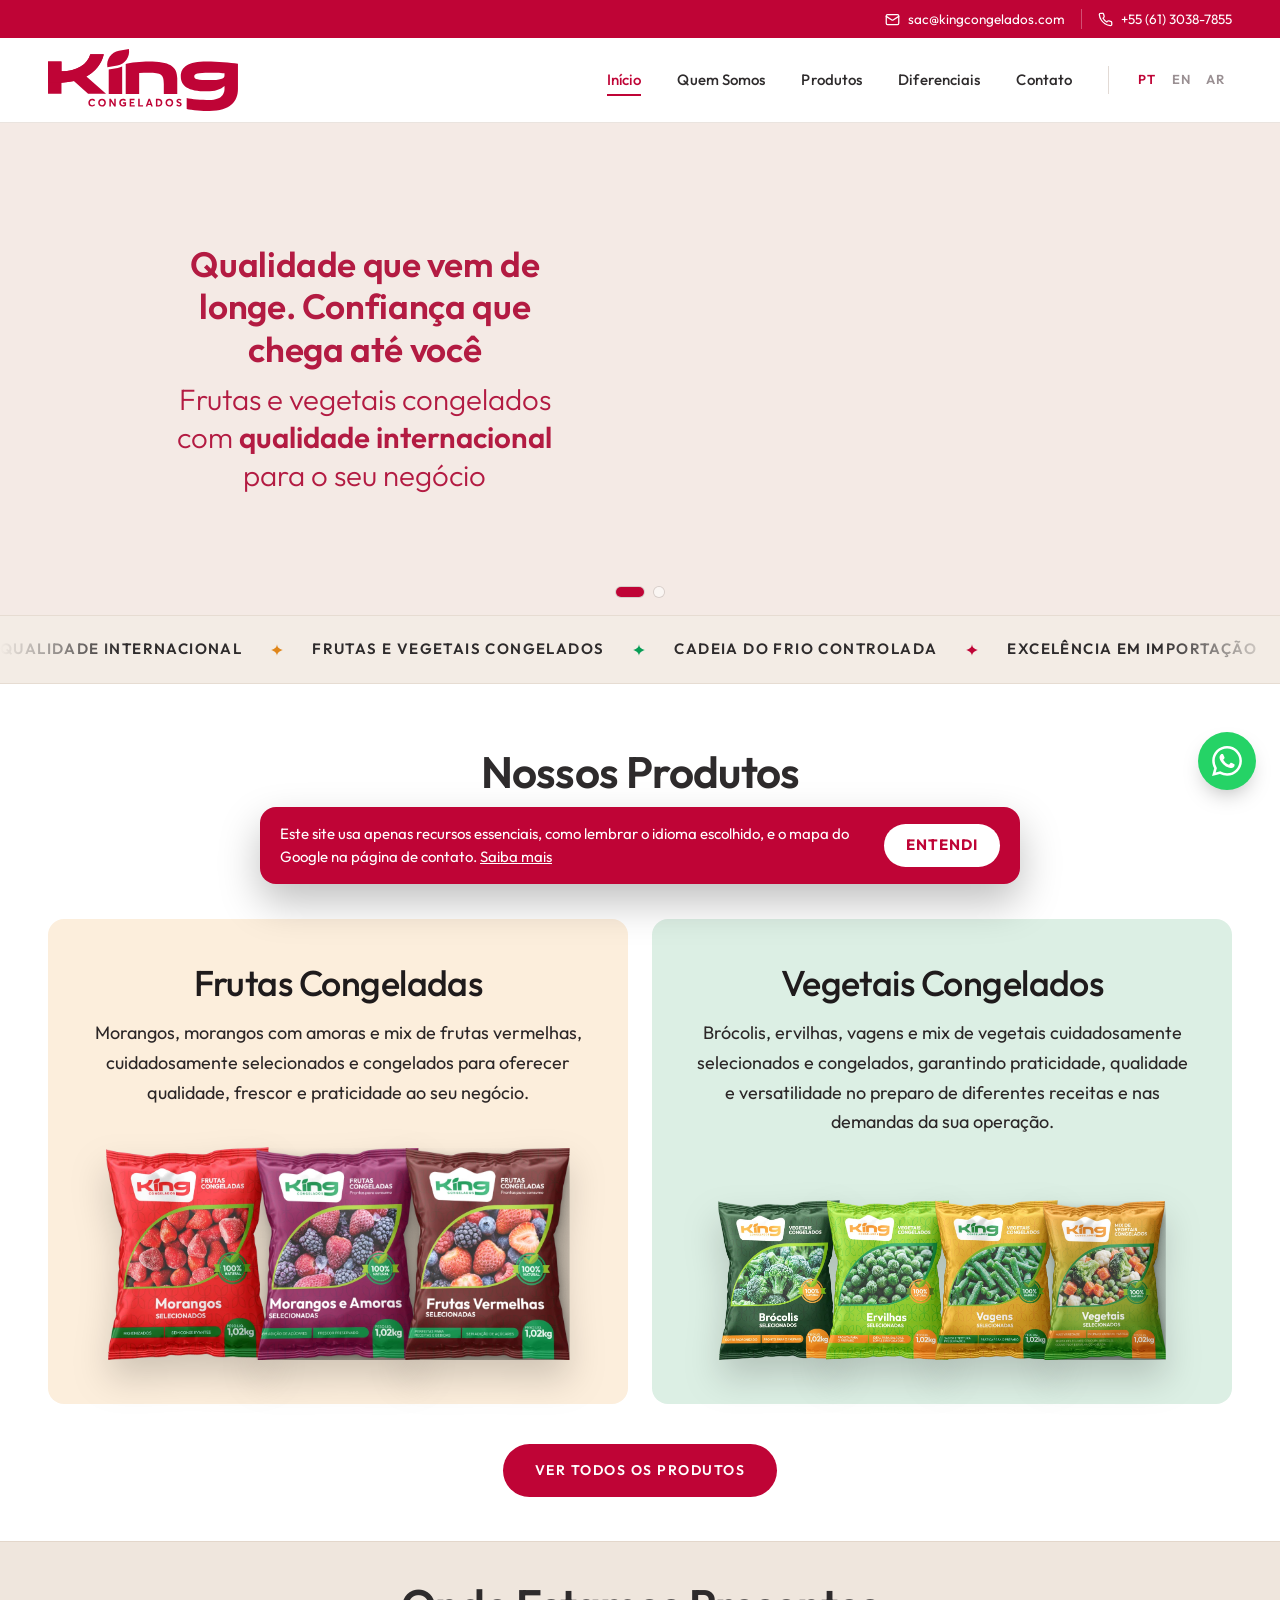
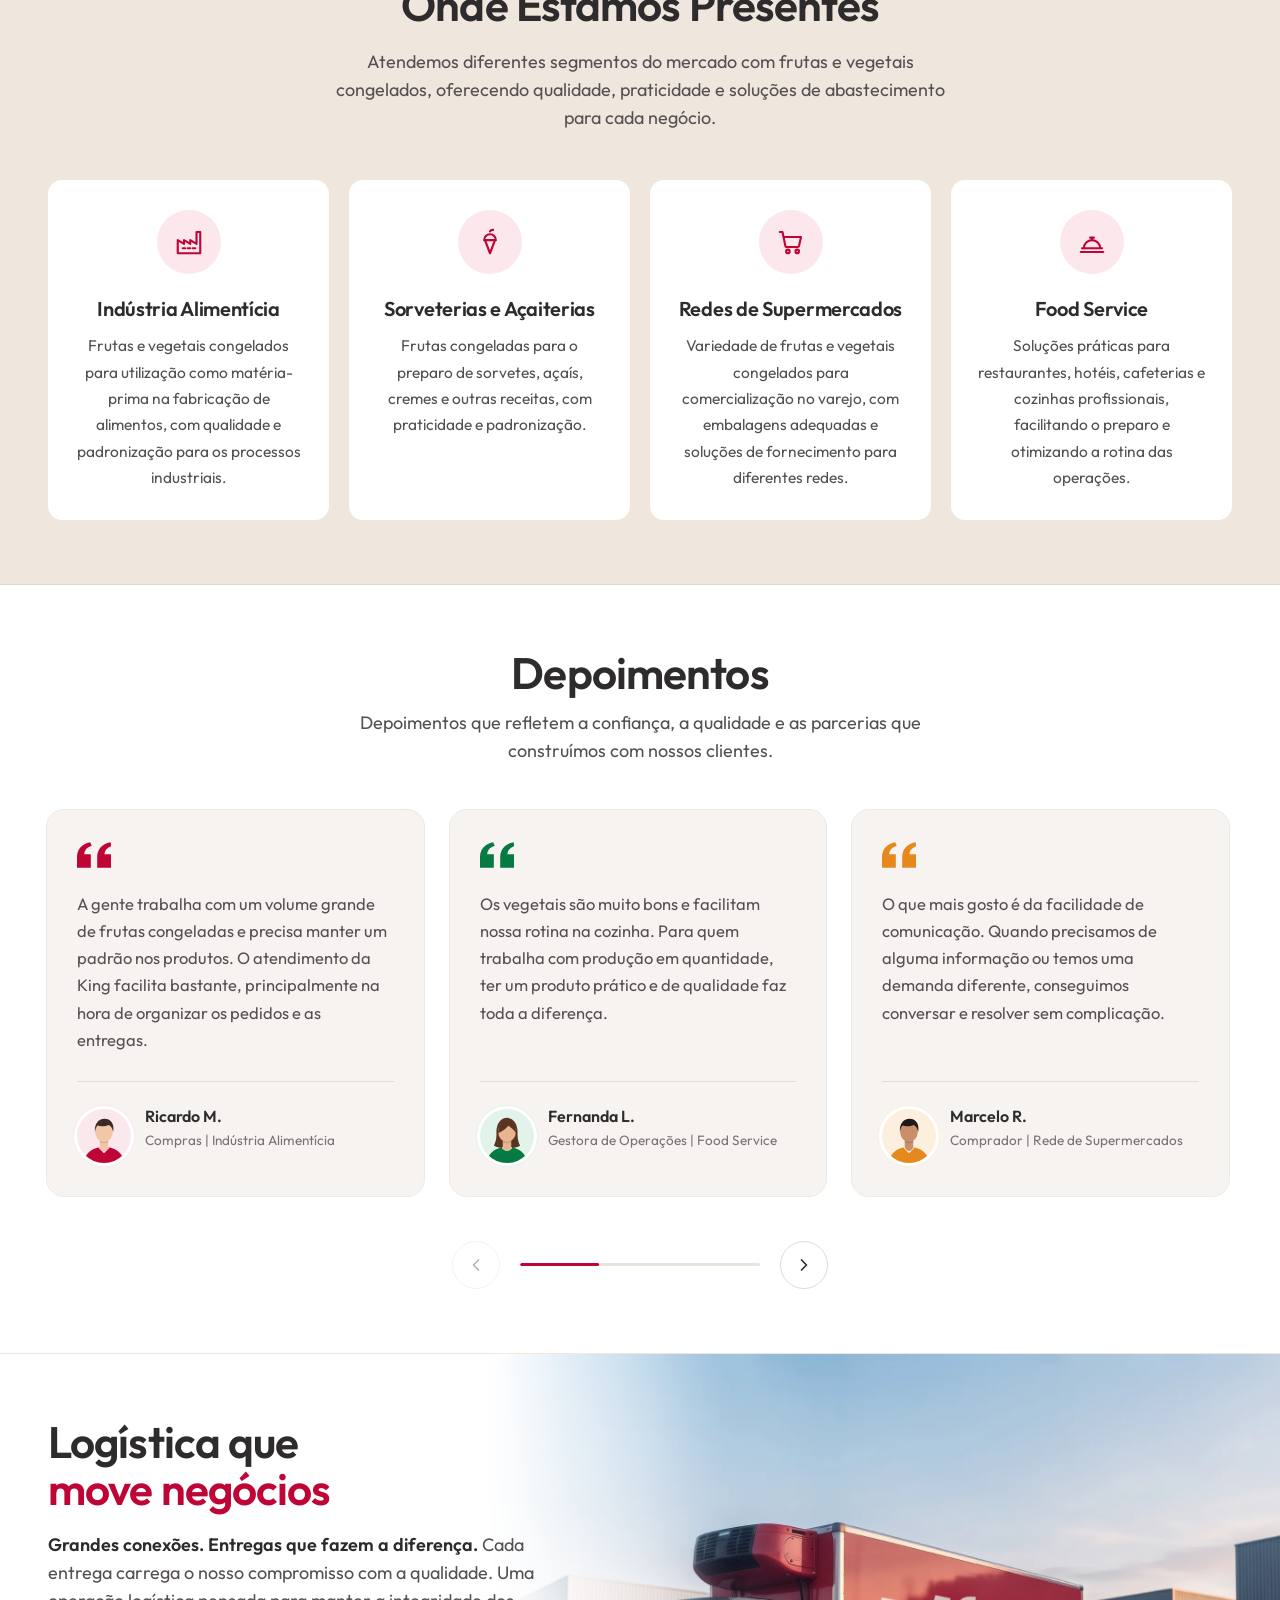
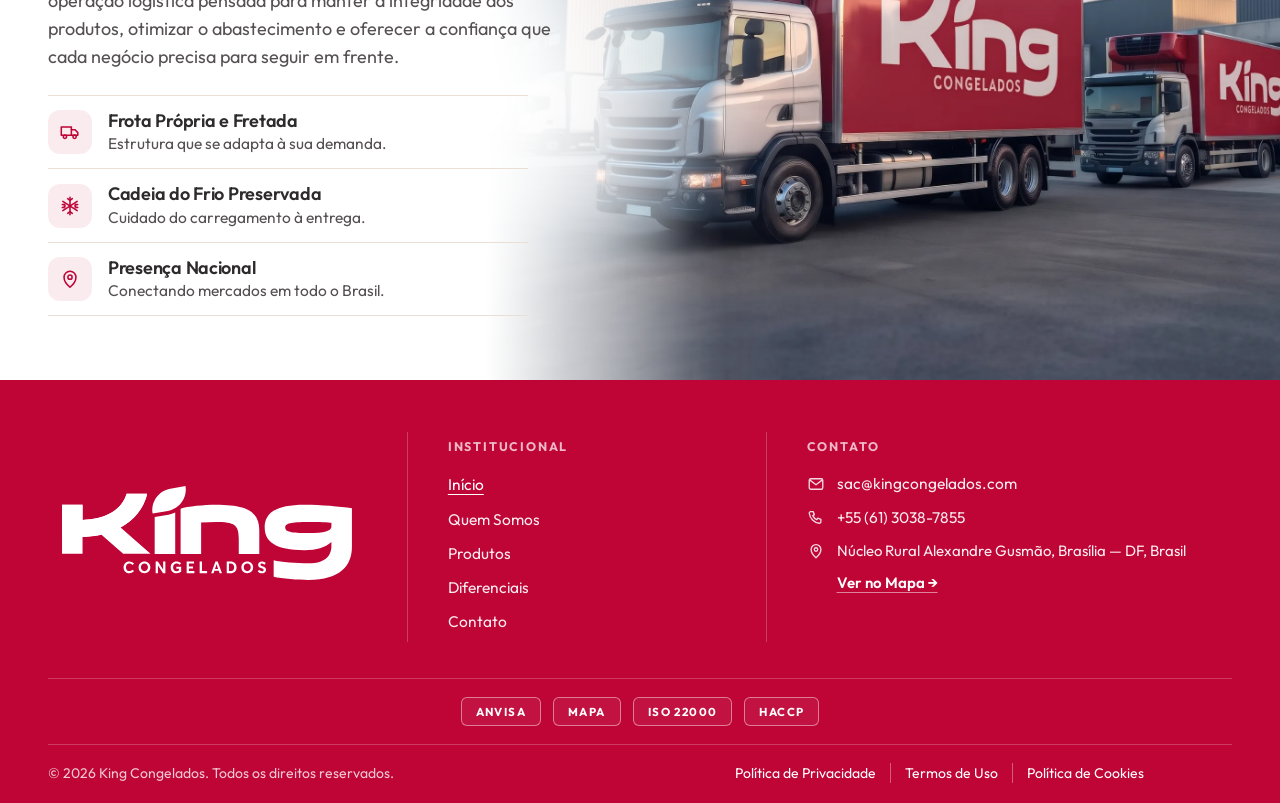
==== index.html @ c34776db "Logistica: remove botao" ====
<!DOCTYPE html>
<html lang="pt-BR">
<head>
<meta charset="UTF-8">
<meta name="viewport" content="width=device-width, initial-scale=1">
<title>King Congelados</title>
<meta name="description" content="Importação e distribuição B2B de frutas e vegetais congelados King, com cadeia do frio a -18 °C para todo o Brasil.">
<meta name="robots" content="index, follow, max-image-preview:large">
<meta name="theme-color" content="#BF0436">
<link rel="canonical" href="https://kingcongelados.com/">
<meta property="og:locale" content="pt_BR">
<meta property="og:site_name" content="King Congelados">
<meta property="og:type" content="website">
<meta property="og:title" content="King Congelados">
<meta property="og:description" content="Importação e distribuição B2B de frutas e vegetais congelados King, com cadeia do frio a -18 °C para todo o Brasil.">
<meta property="og:image" content="https://kingcongelados.com/assets/img/produtos/embalagens/morangos.webp">
<meta property="og:url" content="https://kingcongelados.com/">
<meta name="twitter:card" content="summary_large_image">
<meta name="twitter:title" content="King Congelados">
<meta name="twitter:description" content="Importação e distribuição B2B de frutas e vegetais congelados King, com cadeia do frio a -18 °C para todo o Brasil.">
<meta name="twitter:image" content="https://kingcongelados.com/assets/img/produtos/embalagens/morangos.webp">
<script type="application/ld+json">{"@context":"https://schema.org","@graph":[{"@type":"Organization","@id":"https://kingcongelados.com/#organizacao","name":"King Congelados","url":"https://kingcongelados.com/","logo":"https://kingcongelados.com/assets/img/marca/favicon.png","image":"https://kingcongelados.com/assets/img/produtos/embalagens/morangos.webp","description":"Importador e distribuidor B2B de frutas e vegetais congelados, com cadeia do frio controlada a -18 °C, para indústria, varejo e food service.","email":"sac@kingcongelados.com","telephone":"+55-61-3038-7855","address":{"@type":"PostalAddress","streetAddress":"Núcleo Rural Alexandre Gusmão","addressLocality":"Brasília","addressRegion":"DF","addressCountry":"BR"},"areaServed":"BR","sameAs":["https://instagram.com/kingcongelado"],"contactPoint":{"@type":"ContactPoint","telephone":"+55-61-3038-7855","email":"sac@kingcongelados.com","contactType":"sales","areaServed":"BR","availableLanguage":["Portuguese","English","Arabic"]}},{"@type":"WebSite","@id":"https://kingcongelados.com/#site","url":"https://kingcongelados.com/","name":"King Congelados","inLanguage":"pt-BR","publisher":{"@id":"https://kingcongelados.com/#organizacao"}}]}</script>
<link rel="preconnect" href="https://fonts.googleapis.com">
<link rel="preconnect" href="https://fonts.gstatic.com" crossorigin>
<link href="https://fonts.googleapis.com/css2?family=Outfit:wght@300;400;500;600;700;800&display=swap" rel="stylesheet">
<link rel="stylesheet" href="assets/css/style.css?v=202611181300">
<link rel="icon" type="image/png" sizes="32x32" href="assets/img/marca/favicon.png">
<link rel="apple-touch-icon" href="assets/img/marca/favicon.png">
<script src="assets/js/i18n.js?v=202611181300"></script>
<script src="assets/js/main.js?v=202611181300" defer></script>
</head>
<body data-page="inicio">

<a class="skip-link" href="#conteudo" data-i18n="nav.skip">Ir para o conteúdo</a>

<div class="topbar">
  <div class="container topbar__inner">
    <div class="topbar__end">
      <a class="topbar__link" href="mailto:sac@kingcongelados.com"><svg viewBox="0 0 24 24" fill="none" stroke="currentColor" stroke-width="2" stroke-linecap="round" stroke-linejoin="round" aria-hidden="true"><rect width="20" height="16" x="2" y="4" rx="2"/><path d="m22 7-8.97 5.7a1.94 1.94 0 0 1-2.06 0L2 7"/></svg>sac@kingcongelados.com</a>
      <a class="topbar__link" href="https://wa.me/556130387855" target="_blank" rel="noopener"><svg viewBox="0 0 24 24" fill="none" stroke="currentColor" stroke-width="2" stroke-linecap="round" stroke-linejoin="round" aria-hidden="true"><path d="M22 16.92v3a2 2 0 0 1-2.18 2 19.79 19.79 0 0 1-8.63-3.07 19.5 19.5 0 0 1-6-6 19.79 19.79 0 0 1-3.07-8.67A2 2 0 0 1 4.11 2h3a2 2 0 0 1 2 1.72c.13.96.36 1.9.7 2.81a2 2 0 0 1-.45 2.11L8.09 9.91a16 16 0 0 0 6 6l1.27-1.27a2 2 0 0 1 2.11-.45c.91.34 1.85.57 2.81.7A2 2 0 0 1 22 16.92z"/></svg><span dir="ltr">+55 (61) 3038-7855</span></a>
    </div>
  </div>
</div>

<header class="site-header">
  <div class="container site-header__bar">
    <a class="logo" href="index.html" aria-label="King Congelados — página inicial" data-i18n-attr="aria-label:nav.home"><img src="assets/img/marca/logo-king-vermelho.svg" alt="" width="190" height="62"></a>

    <nav class="nav" aria-label="Menu principal" data-i18n-attr="aria-label:nav.menuLabel">
      <a class="nav__link" href="index.html" data-nav="inicio" aria-current="page" data-i18n="common.home">Início</a>
      <a class="nav__link" href="quem-somos.html" data-nav="quem-somos" data-i18n="nav.about">Quem Somos</a>
      <a class="nav__link" href="produtos.html" data-nav="produtos" data-i18n="nav.products">Produtos</a>
      <a class="nav__link" href="diferenciais.html" data-nav="diferenciais" data-i18n="nav.differentials">Diferenciais</a>
      <a class="nav__link" href="contato.html" data-nav="contato" data-i18n="nav.contact">Contato</a>
    </nav>

    <div class="lang-switch lang-switch--bar" role="group" aria-label="Idioma" data-i18n-attr="aria-label:nav.langLabel">
      <button type="button" class="lang-btn" data-lang="PT" aria-pressed="true" lang="pt-BR">PT</button>
      <button type="button" class="lang-btn" data-lang="EN" aria-pressed="false" lang="en">EN</button>
      <button type="button" class="lang-btn" data-lang="AR" aria-pressed="false" lang="ar">AR</button>
    </div>

    <button class="nav-toggle" type="button" aria-expanded="false" aria-controls="mobile-menu" aria-label="Abrir menu">
      <svg class="icon-open" viewBox="0 0 24 24" fill="none" stroke="currentColor" stroke-width="2" stroke-linecap="round" aria-hidden="true"><path d="M4 6h16M4 12h16M4 18h16"/></svg>
      <svg class="icon-close" viewBox="0 0 24 24" fill="none" stroke="currentColor" stroke-width="2" stroke-linecap="round" aria-hidden="true"><path d="M18 6 6 18M6 6l12 12"/></svg>
    </button>
  </div>

  <div class="mobile-menu" id="mobile-menu" hidden>
    <nav class="mobile-menu__nav" aria-label="Menu principal" data-i18n-attr="aria-label:nav.menuLabel">
      <a href="index.html" data-nav="inicio" aria-current="page" data-i18n="common.home">Início</a>
      <a href="quem-somos.html" data-nav="quem-somos" data-i18n="nav.about">Quem Somos</a>
      <a href="produtos.html" data-nav="produtos" data-i18n="nav.products">Produtos</a>
      <a href="diferenciais.html" data-nav="diferenciais" data-i18n="nav.differentials">Diferenciais</a>
      <a href="contato.html" data-nav="contato" data-i18n="nav.contact">Contato</a>
    </nav>
    <div class="lang-switch" role="group" aria-label="Idioma" data-i18n-attr="aria-label:nav.langLabel">
      <button type="button" class="lang-btn" data-lang="PT" aria-pressed="true" lang="pt-BR">PT</button>
      <button type="button" class="lang-btn" data-lang="EN" aria-pressed="false" lang="en">EN</button>
      <button type="button" class="lang-btn" data-lang="AR" aria-pressed="false" lang="ar">AR</button>
    </div>
  </div>
</header>

<main id="conteudo">

  <section class="hb" aria-roledescription="carousel" aria-label="Destaques King Congelados" data-i18n-attr="aria-label:hero.label">
    <ul class="hb__track">
      <li class="hb__slide hb__slide--frutas is-active" aria-roledescription="slide">
        <div class="hb__frame">
        <picture class="hb__img">
          <source media="(max-width:767px)" srcset="assets/img/fotos/banner-home-frutas-mobile.webp">
          <img src="assets/img/fotos/banner-home-frutas.webp" width="1920" height="609" alt="" fetchpriority="high" decoding="async">
        </picture>
        </div>
        <div class="hb__text">
          <h1 class="hb__title" data-i18n="hero.s2Title">Qualidade que vem de longe. Confiança que chega até você</h1>
          <p class="hb__sub" data-i18n-html="hero.s2TextHTML">Frutas e vegetais congelados com <strong>qualidade internacional</strong> para o seu negócio</p>
        </div>
      </li>
      <li class="hb__slide hb__slide--mundo" aria-roledescription="slide" aria-hidden="true">
        <div class="hb__frame">
        <picture class="hb__img">
          <source media="(max-width:767px)" srcset="assets/img/fotos/banner-home-mundo-mobile.webp">
          <img src="assets/img/fotos/banner-home-mundo.webp" width="1920" height="609" alt="" loading="lazy" decoding="async">
        </picture>
        </div>
        <div class="hb__text">
          <h2 class="hb__title" data-i18n="hero.s1Title">Conectamos o mundo ao seu negócio</h2>
          <p class="hb__sub" data-i18n-html="hero.s1TextHTML">Importação e distribuição de congelados com <strong>segurança e eficiência logística</strong></p>
        </div>
      </li>
    </ul>
    <div class="hb__dots">
      <button type="button" class="hb__dot is-active" aria-label="1" aria-current="true"></button>
      <button type="button" class="hb__dot" aria-label="2"></button>
    </div>
  </section>

  <section class="ticker" aria-label="Destaques">
    <div class="ticker__track">
        <ul class="ticker__list">
          <li><span data-i18n="trust.w1">Qualidade Internacional</span><svg class="ticker__mark" viewBox="0 0 24 24" aria-hidden="true"><path d="M12 2c.6 4.9 2.6 7.4 10 10-7.4 2.6-9.4 5.1-10 10-.6-4.9-2.6-7.4-10-10 7.4-2.6 9.4-5.1 10-10Z" fill="currentColor"/></svg></li>
          <li><span data-i18n="trust.w2">Frutas e Vegetais Congelados</span><svg class="ticker__mark" viewBox="0 0 24 24" aria-hidden="true"><path d="M12 2c.6 4.9 2.6 7.4 10 10-7.4 2.6-9.4 5.1-10 10-.6-4.9-2.6-7.4-10-10 7.4-2.6 9.4-5.1 10-10Z" fill="currentColor"/></svg></li>
          <li><span data-i18n="trust.w3">Cadeia do Frio Controlada</span><svg class="ticker__mark" viewBox="0 0 24 24" aria-hidden="true"><path d="M12 2c.6 4.9 2.6 7.4 10 10-7.4 2.6-9.4 5.1-10 10-.6-4.9-2.6-7.4-10-10 7.4-2.6 9.4-5.1 10-10Z" fill="currentColor"/></svg></li>
          <li><span data-i18n="trust.w4">Excelência em Importação</span><svg class="ticker__mark" viewBox="0 0 24 24" aria-hidden="true"><path d="M12 2c.6 4.9 2.6 7.4 10 10-7.4 2.6-9.4 5.1-10 10-.6-4.9-2.6-7.4-10-10 7.4-2.6 9.4-5.1 10-10Z" fill="currentColor"/></svg></li>
          <li><span data-i18n="trust.w5">Distribuição em Todo o Brasil</span><svg class="ticker__mark" viewBox="0 0 24 24" aria-hidden="true"><path d="M12 2c.6 4.9 2.6 7.4 10 10-7.4 2.6-9.4 5.1-10 10-.6-4.9-2.6-7.4-10-10 7.4-2.6 9.4-5.1 10-10Z" fill="currentColor"/></svg></li>
          <li><span data-i18n="trust.w6">Atendimento Especializado B2B</span><svg class="ticker__mark" viewBox="0 0 24 24" aria-hidden="true"><path d="M12 2c.6 4.9 2.6 7.4 10 10-7.4 2.6-9.4 5.1-10 10-.6-4.9-2.6-7.4-10-10 7.4-2.6 9.4-5.1 10-10Z" fill="currentColor"/></svg></li>
          <li><span data-i18n="trust.w7">Segurança Alimentar</span><svg class="ticker__mark" viewBox="0 0 24 24" aria-hidden="true"><path d="M12 2c.6 4.9 2.6 7.4 10 10-7.4 2.6-9.4 5.1-10 10-.6-4.9-2.6-7.4-10-10 7.4-2.6 9.4-5.1 10-10Z" fill="currentColor"/></svg></li>
          <li><span data-i18n="trust.w8">Rastreabilidade dos Produtos</span><svg class="ticker__mark" viewBox="0 0 24 24" aria-hidden="true"><path d="M12 2c.6 4.9 2.6 7.4 10 10-7.4 2.6-9.4 5.1-10 10-.6-4.9-2.6-7.4-10-10 7.4-2.6 9.4-5.1 10-10Z" fill="currentColor"/></svg></li>
          <li><span data-i18n="trust.w9">Tecnologia de Congelamento</span><svg class="ticker__mark" viewBox="0 0 24 24" aria-hidden="true"><path d="M12 2c.6 4.9 2.6 7.4 10 10-7.4 2.6-9.4 5.1-10 10-.6-4.9-2.6-7.4-10-10 7.4-2.6 9.4-5.1 10-10Z" fill="currentColor"/></svg></li>
          <li><span data-i18n="trust.w10">Logística Refrigerada</span><svg class="ticker__mark" viewBox="0 0 24 24" aria-hidden="true"><path d="M12 2c.6 4.9 2.6 7.4 10 10-7.4 2.6-9.4 5.1-10 10-.6-4.9-2.6-7.4-10-10 7.4-2.6 9.4-5.1 10-10Z" fill="currentColor"/></svg></li>
          <li><span data-i18n="trust.w11">Seleção Rigorosa de Produtos</span><svg class="ticker__mark" viewBox="0 0 24 24" aria-hidden="true"><path d="M12 2c.6 4.9 2.6 7.4 10 10-7.4 2.6-9.4 5.1-10 10-.6-4.9-2.6-7.4-10-10 7.4-2.6 9.4-5.1 10-10Z" fill="currentColor"/></svg></li>
          <li><span data-i18n="trust.w12">Compromisso com a Qualidade</span><svg class="ticker__mark" viewBox="0 0 24 24" aria-hidden="true"><path d="M12 2c.6 4.9 2.6 7.4 10 10-7.4 2.6-9.4 5.1-10 10-.6-4.9-2.6-7.4-10-10 7.4-2.6 9.4-5.1 10-10Z" fill="currentColor"/></svg></li>
          <li><span data-i18n="trust.w13">Parcerias Comerciais de Confiança</span><svg class="ticker__mark" viewBox="0 0 24 24" aria-hidden="true"><path d="M12 2c.6 4.9 2.6 7.4 10 10-7.4 2.6-9.4 5.1-10 10-.6-4.9-2.6-7.4-10-10 7.4-2.6 9.4-5.1 10-10Z" fill="currentColor"/></svg></li>
          <li><span data-i18n="trust.w14">Soluções para Indústrias e Varejo</span><svg class="ticker__mark" viewBox="0 0 24 24" aria-hidden="true"><path d="M12 2c.6 4.9 2.6 7.4 10 10-7.4 2.6-9.4 5.1-10 10-.6-4.9-2.6-7.4-10-10 7.4-2.6 9.4-5.1 10-10Z" fill="currentColor"/></svg></li>
          <li><span data-i18n="trust.w15">Experiência no Mercado Internacional</span><svg class="ticker__mark" viewBox="0 0 24 24" aria-hidden="true"><path d="M12 2c.6 4.9 2.6 7.4 10 10-7.4 2.6-9.4 5.1-10 10-.6-4.9-2.6-7.4-10-10 7.4-2.6 9.4-5.1 10-10Z" fill="currentColor"/></svg></li>
          <li><span data-i18n="trust.w16">Eficiência em Cada Entrega</span><svg class="ticker__mark" viewBox="0 0 24 24" aria-hidden="true"><path d="M12 2c.6 4.9 2.6 7.4 10 10-7.4 2.6-9.4 5.1-10 10-.6-4.9-2.6-7.4-10-10 7.4-2.6 9.4-5.1 10-10Z" fill="currentColor"/></svg></li>
        </ul>
        <ul class="ticker__list" aria-hidden="true">
          <li><span data-i18n="trust.w1">Qualidade Internacional</span><svg class="ticker__mark" viewBox="0 0 24 24" aria-hidden="true"><path d="M12 2c.6 4.9 2.6 7.4 10 10-7.4 2.6-9.4 5.1-10 10-.6-4.9-2.6-7.4-10-10 7.4-2.6 9.4-5.1 10-10Z" fill="currentColor"/></svg></li>
          <li><span data-i18n="trust.w2">Frutas e Vegetais Congelados</span><svg class="ticker__mark" viewBox="0 0 24 24" aria-hidden="true"><path d="M12 2c.6 4.9 2.6 7.4 10 10-7.4 2.6-9.4 5.1-10 10-.6-4.9-2.6-7.4-10-10 7.4-2.6 9.4-5.1 10-10Z" fill="currentColor"/></svg></li>
          <li><span data-i18n="trust.w3">Cadeia do Frio Controlada</span><svg class="ticker__mark" viewBox="0 0 24 24" aria-hidden="true"><path d="M12 2c.6 4.9 2.6 7.4 10 10-7.4 2.6-9.4 5.1-10 10-.6-4.9-2.6-7.4-10-10 7.4-2.6 9.4-5.1 10-10Z" fill="currentColor"/></svg></li>
          <li><span data-i18n="trust.w4">Excelência em Importação</span><svg class="ticker__mark" viewBox="0 0 24 24" aria-hidden="true"><path d="M12 2c.6 4.9 2.6 7.4 10 10-7.4 2.6-9.4 5.1-10 10-.6-4.9-2.6-7.4-10-10 7.4-2.6 9.4-5.1 10-10Z" fill="currentColor"/></svg></li>
          <li><span data-i18n="trust.w5">Distribuição em Todo o Brasil</span><svg class="ticker__mark" viewBox="0 0 24 24" aria-hidden="true"><path d="M12 2c.6 4.9 2.6 7.4 10 10-7.4 2.6-9.4 5.1-10 10-.6-4.9-2.6-7.4-10-10 7.4-2.6 9.4-5.1 10-10Z" fill="currentColor"/></svg></li>
          <li><span data-i18n="trust.w6">Atendimento Especializado B2B</span><svg class="ticker__mark" viewBox="0 0 24 24" aria-hidden="true"><path d="M12 2c.6 4.9 2.6 7.4 10 10-7.4 2.6-9.4 5.1-10 10-.6-4.9-2.6-7.4-10-10 7.4-2.6 9.4-5.1 10-10Z" fill="currentColor"/></svg></li>
          <li><span data-i18n="trust.w7">Segurança Alimentar</span><svg class="ticker__mark" viewBox="0 0 24 24" aria-hidden="true"><path d="M12 2c.6 4.9 2.6 7.4 10 10-7.4 2.6-9.4 5.1-10 10-.6-4.9-2.6-7.4-10-10 7.4-2.6 9.4-5.1 10-10Z" fill="currentColor"/></svg></li>
          <li><span data-i18n="trust.w8">Rastreabilidade dos Produtos</span><svg class="ticker__mark" viewBox="0 0 24 24" aria-hidden="true"><path d="M12 2c.6 4.9 2.6 7.4 10 10-7.4 2.6-9.4 5.1-10 10-.6-4.9-2.6-7.4-10-10 7.4-2.6 9.4-5.1 10-10Z" fill="currentColor"/></svg></li>
          <li><span data-i18n="trust.w9">Tecnologia de Congelamento</span><svg class="ticker__mark" viewBox="0 0 24 24" aria-hidden="true"><path d="M12 2c.6 4.9 2.6 7.4 10 10-7.4 2.6-9.4 5.1-10 10-.6-4.9-2.6-7.4-10-10 7.4-2.6 9.4-5.1 10-10Z" fill="currentColor"/></svg></li>
          <li><span data-i18n="trust.w10">Logística Refrigerada</span><svg class="ticker__mark" viewBox="0 0 24 24" aria-hidden="true"><path d="M12 2c.6 4.9 2.6 7.4 10 10-7.4 2.6-9.4 5.1-10 10-.6-4.9-2.6-7.4-10-10 7.4-2.6 9.4-5.1 10-10Z" fill="currentColor"/></svg></li>
          <li><span data-i18n="trust.w11">Seleção Rigorosa de Produtos</span><svg class="ticker__mark" viewBox="0 0 24 24" aria-hidden="true"><path d="M12 2c.6 4.9 2.6 7.4 10 10-7.4 2.6-9.4 5.1-10 10-.6-4.9-2.6-7.4-10-10 7.4-2.6 9.4-5.1 10-10Z" fill="currentColor"/></svg></li>
          <li><span data-i18n="trust.w12">Compromisso com a Qualidade</span><svg class="ticker__mark" viewBox="0 0 24 24" aria-hidden="true"><path d="M12 2c.6 4.9 2.6 7.4 10 10-7.4 2.6-9.4 5.1-10 10-.6-4.9-2.6-7.4-10-10 7.4-2.6 9.4-5.1 10-10Z" fill="currentColor"/></svg></li>
          <li><span data-i18n="trust.w13">Parcerias Comerciais de Confiança</span><svg class="ticker__mark" viewBox="0 0 24 24" aria-hidden="true"><path d="M12 2c.6 4.9 2.6 7.4 10 10-7.4 2.6-9.4 5.1-10 10-.6-4.9-2.6-7.4-10-10 7.4-2.6 9.4-5.1 10-10Z" fill="currentColor"/></svg></li>
          <li><span data-i18n="trust.w14">Soluções para Indústrias e Varejo</span><svg class="ticker__mark" viewBox="0 0 24 24" aria-hidden="true"><path d="M12 2c.6 4.9 2.6 7.4 10 10-7.4 2.6-9.4 5.1-10 10-.6-4.9-2.6-7.4-10-10 7.4-2.6 9.4-5.1 10-10Z" fill="currentColor"/></svg></li>
          <li><span data-i18n="trust.w15">Experiência no Mercado Internacional</span><svg class="ticker__mark" viewBox="0 0 24 24" aria-hidden="true"><path d="M12 2c.6 4.9 2.6 7.4 10 10-7.4 2.6-9.4 5.1-10 10-.6-4.9-2.6-7.4-10-10 7.4-2.6 9.4-5.1 10-10Z" fill="currentColor"/></svg></li>
          <li><span data-i18n="trust.w16">Eficiência em Cada Entrega</span><svg class="ticker__mark" viewBox="0 0 24 24" aria-hidden="true"><path d="M12 2c.6 4.9 2.6 7.4 10 10-7.4 2.6-9.4 5.1-10 10-.6-4.9-2.6-7.4-10-10 7.4-2.6 9.4-5.1 10-10Z" fill="currentColor"/></svg></li>
        </ul>
    </div>
  </section>

  <section class="section showcase scroll-animate">
    <div class="container">
      <div class="section-head">
        <h2 class="section-title" data-i18n-html="cf.titleHTML"><span class="t-green">Nossos </span><span class="t-red">Produtos</span></h2>
        <p class="section-sub" data-i18n="cf.sub">Frutas e vegetais congelados com qualidade e praticidade para atender às necessidades da indústria, do varejo e do food service.</p>
      </div>
    </div>
  </section>

    <section class="section product-lines">
    <div class="container product-lines__grid">
      <div class="line line--fruit" id="frutas">
        <h2 class="line__title" data-i18n="lines.fruitTitle">Frutas Congeladas</h2>
        <p class="line__desc" data-i18n="lines.fruitText">Morangos, morangos com amoras e mix de frutas vermelhas, cuidadosamente selecionados e congelados para oferecer qualidade, frescor e praticidade ao seu negócio.</p>
        <div class="line__packs">
            <img src="assets/img/produtos/embalagens/morangos.webp" width="479" height="620" alt="" decoding="async" style="--i:0;--n:3">
            <img src="assets/img/produtos/embalagens/morangos-e-amoras.webp" width="479" height="620" alt="" decoding="async" style="--i:1;--n:3">
            <img src="assets/img/produtos/embalagens/frutas-vermelhas.webp" width="479" height="620" alt="" decoding="async" style="--i:2;--n:3">
        </div>
      </div>
      <div class="line line--veg" id="vegetais">
        <h2 class="line__title" data-i18n="lines.vegTitle">Vegetais Congelados</h2>
        <p class="line__desc" data-i18n="lines.vegText">Brócolis, ervilhas, vagens e mix de vegetais cuidadosamente selecionados e congelados, garantindo praticidade, qualidade e versatilidade no preparo de diferentes receitas e nas demandas da sua operação.</p>
        <div class="line__packs">
            <img src="assets/img/produtos/embalagens/brocolis.webp" width="479" height="620" alt="" decoding="async" style="--i:0;--n:4">
            <img src="assets/img/produtos/embalagens/ervilhas.webp" width="479" height="620" alt="" decoding="async" style="--i:1;--n:4">
            <img src="assets/img/produtos/embalagens/vagens.webp" width="479" height="620" alt="" decoding="async" style="--i:2;--n:4">
            <img src="assets/img/produtos/embalagens/mix-de-vegetais.webp" width="479" height="620" alt="" decoding="async" style="--i:3;--n:4">
        </div>
      </div>
    </div>
  </section>


  <section class="section showcase showcase--more">
    <div class="container">
      <p class="showcase__all"><a class="btn btn--red" href="produtos.html" data-i18n="common.seeAll">Ver Todos os Produtos</a></p>
    </div>
  </section>
    <section class="section segments scroll-animate">
    <div class="container">
      <div class="section-head">
        <h2 class="section-title" data-i18n-html="seg.titleHTML">Onde Estamos Presentes</h2>
        <p class="section-sub" data-i18n="seg.sub">Atendemos diferentes segmentos do mercado com frutas e vegetais congelados, oferecendo qualidade, praticidade e soluções de abastecimento para cada negócio.</p>
      </div>
      <div class="segments__grid">
        <div class="seg-card card-3d">
          <span class="seg-card__icon" aria-hidden="true"><svg viewBox="0 0 24 24" fill="none" stroke="currentColor" stroke-width="1.7" stroke-linecap="round" stroke-linejoin="round"><path d="M3 21V10.5l5 3v-3l5 3v-3l5 3V4h3v17Z"/><path d="M7 17h2M11 17h2M15 17h2"/></svg></span>
          <h3 class="seg-card__title" data-i18n="seg.s1Title">Indústria Alimentícia</h3>
          <p class="seg-card__text" data-i18n="seg.s1Desc">Frutas e vegetais congelados para utilização como matéria-prima na fabricação de alimentos, com qualidade e padronização para os processos industriais.</p>
        </div>
        <div class="seg-card card-3d">
          <span class="seg-card__icon" aria-hidden="true"><svg viewBox="0 0 24 24" fill="none" stroke="currentColor" stroke-width="1.7" stroke-linecap="round" stroke-linejoin="round"><path d="M8 10.5 12 21l4-10.5"/><path d="M7.3 10.5a4.7 4.7 0 1 1 9.4 0Z"/><path d="M12 3.5c.6-.9 1.5-1.3 2.5-1.2"/></svg></span>
          <h3 class="seg-card__title" data-i18n="seg.s2Title">Sorveterias e Açaiterias</h3>
          <p class="seg-card__text" data-i18n="seg.s2Desc">Frutas congeladas para o preparo de sorvetes, açaís, cremes e outras receitas, com praticidade e padronização.</p>
        </div>
        <div class="seg-card card-3d">
          <span class="seg-card__icon" aria-hidden="true"><svg viewBox="0 0 24 24" fill="none" stroke="currentColor" stroke-width="1.7" stroke-linecap="round" stroke-linejoin="round"><path d="M3 4h2.2l2.3 11.2a1 1 0 0 0 1 .8h8.9a1 1 0 0 0 1-.76L20 8H6.2"/><circle cx="9.5" cy="19.5" r="1.4"/><circle cx="17" cy="19.5" r="1.4"/></svg></span>
          <h3 class="seg-card__title" data-i18n="seg.s3Title">Redes de Supermercados</h3>
          <p class="seg-card__text" data-i18n="seg.s3Desc">Variedade de frutas e vegetais congelados para comercialização no varejo, com embalagens adequadas e soluções de fornecimento para diferentes redes.</p>
        </div>
        <div class="seg-card card-3d">
          <span class="seg-card__icon" aria-hidden="true"><svg viewBox="0 0 24 24" fill="none" stroke="currentColor" stroke-width="1.7" stroke-linecap="round" stroke-linejoin="round"><path d="M4 17h16"/><path d="M5.5 17a6.5 6.5 0 0 1 13 0"/><path d="M12 10.5V8.8"/><path d="M10.5 8.5h3"/><path d="M3 20h18"/></svg></span>
          <h3 class="seg-card__title" data-i18n="seg.s4Title">Food Service</h3>
          <p class="seg-card__text" data-i18n="seg.s4Desc">Soluções práticas para restaurantes, hotéis, cafeterias e cozinhas profissionais, facilitando o preparo e otimizando a rotina das operações.</p>
        </div>
      </div>
    </div>
  </section>


  <section id="depoimentos" class="section depo scroll-animate" aria-labelledby="depo-titulo">
    <div class="container">
      <div class="depo__head">
        <h2 class="section-title" id="depo-titulo" data-i18n="nav.testimonials">Depoimentos</h2>
        <p class="section-sub" data-i18n="dep.sub">Depoimentos que refletem a confiança, a qualidade e as parcerias que construímos com nossos clientes.</p>
      </div>
      <ul class="depo__track" tabindex="0" aria-label="Depoimentos de clientes" data-i18n-attr="aria-label:dep.label">
          <li class="depo-card depo-card--c0">
            <svg class="depo-card__quote" viewBox="0 0 32 24" aria-hidden="true"><path d="M0 24V14.4C0 6.6 4.3 1.8 12.4 0l1.5 3.4C9.3 4.9 7 7.7 6.8 11.2H13V24H0Zm19 0V14.4C19 6.6 23.3 1.8 31.4 0l1.5 3.4c-4.6 1.5-6.9 4.3-7.1 7.8H32V24H19Z" fill="currentColor"/></svg>
            <blockquote class="depo-card__text"><p data-i18n="dep.t1">A gente trabalha com um volume grande de frutas congeladas e precisa manter um padrão nos produtos. O atendimento da King facilita bastante, principalmente na hora de organizar os pedidos e as entregas.</p></blockquote>
            <div class="depo-card__who">
              <span class="depo-card__avatar"><svg viewBox="0 0 64 64" aria-hidden="true"><path d="M8 64c1.5-12.5 11-19 24-19s22.5 6.5 24 19Z" fill="var(--c)"/><path d="M26.5 45.5 32 51l5.5-5.5" fill="none" stroke="#fff" stroke-width="2" stroke-linejoin="round" opacity=".85"/><path d="M27 35h10v9.5c0 2.8-2.2 5-5 5s-5-2.2-5-5Z" fill="#F1C7A8"/><path d="M27 39.5c3 1.6 7 1.6 10 0V37H27Z" fill="rgba(0,0,0,.12)"/><ellipse cx="32" cy="27" rx="10.5" ry="12" fill="#F1C7A8"/><path d="M21.3 27.5c-.9-9.6 4.2-15.8 11.2-15.8 7.4 0 12 5.6 10.4 15.6-.9-4.6-2.6-7.2-5.3-8.3-3.7 1.6-9.4 2-13.3.6-1.6 1.6-2.5 4.2-3 7.9Z" fill="#3A2A22"/></svg></span>
              <span class="depo-card__id">
                <strong class="depo-card__name">Ricardo M.</strong>
                <span class="depo-card__role" data-i18n="dep.r1">Compras | Indústria Alimentícia</span>
              </span>
            </div>
          </li>
          <li class="depo-card depo-card--c1">
            <svg class="depo-card__quote" viewBox="0 0 32 24" aria-hidden="true"><path d="M0 24V14.4C0 6.6 4.3 1.8 12.4 0l1.5 3.4C9.3 4.9 7 7.7 6.8 11.2H13V24H0Zm19 0V14.4C19 6.6 23.3 1.8 31.4 0l1.5 3.4c-4.6 1.5-6.9 4.3-7.1 7.8H32V24H19Z" fill="currentColor"/></svg>
            <blockquote class="depo-card__text"><p data-i18n="dep.t2">Os vegetais são muito bons e facilitam nossa rotina na cozinha. Para quem trabalha com produção em quantidade, ter um produto prático e de qualidade faz toda a diferença.</p></blockquote>
            <div class="depo-card__who">
              <span class="depo-card__avatar"><svg viewBox="0 0 64 64" aria-hidden="true"><path d="M19.5 29c-.6-11 5-18.5 12.5-18.5S45.1 18 44.5 29c-.3 6 1.4 11 3 14.5-4.3 2.3-9.6 3.3-15.5 3.3S20.8 45.8 16.5 43.5c1.6-3.5 3.3-8.5 3-14.5Z" fill="#5A3420"/><path d="M8 64c1.5-12.5 11-19 24-19s22.5 6.5 24 19Z" fill="var(--c)"/><path d="M26.5 45.5Q32 52 37.5 45.5" fill="none" stroke="#fff" stroke-width="2" opacity=".85"/><path d="M27 35h10v9.5c0 2.8-2.2 5-5 5s-5-2.2-5-5Z" fill="#E8B48F"/><path d="M27 39.5c3 1.6 7 1.6 10 0V37H27Z" fill="rgba(0,0,0,.12)"/><ellipse cx="32" cy="27" rx="10.5" ry="12" fill="#E8B48F"/><path d="M21.4 28.5c.2-8.6 4.6-14.3 10.8-14.3 6.4 0 10.7 5.4 10.5 14.3-2.2-3.5-5.6-6.6-9.3-8.7-2.6 3.8-7.1 6.9-12 8.7Z" fill="#5A3420"/></svg></span>
              <span class="depo-card__id">
                <strong class="depo-card__name">Fernanda L.</strong>
                <span class="depo-card__role" data-i18n="dep.r2">Gestora de Operações | Food Service</span>
              </span>
            </div>
          </li>
          <li class="depo-card depo-card--c2">
            <svg class="depo-card__quote" viewBox="0 0 32 24" aria-hidden="true"><path d="M0 24V14.4C0 6.6 4.3 1.8 12.4 0l1.5 3.4C9.3 4.9 7 7.7 6.8 11.2H13V24H0Zm19 0V14.4C19 6.6 23.3 1.8 31.4 0l1.5 3.4c-4.6 1.5-6.9 4.3-7.1 7.8H32V24H19Z" fill="currentColor"/></svg>
            <blockquote class="depo-card__text"><p data-i18n="dep.t3">O que mais gosto é da facilidade de comunicação. Quando precisamos de alguma informação ou temos uma demanda diferente, conseguimos conversar e resolver sem complicação.</p></blockquote>
            <div class="depo-card__who">
              <span class="depo-card__avatar"><svg viewBox="0 0 64 64" aria-hidden="true"><path d="M8 64c1.5-12.5 11-19 24-19s22.5 6.5 24 19Z" fill="var(--c)"/><path d="M26.5 45.5 32 51l5.5-5.5" fill="none" stroke="#fff" stroke-width="2" stroke-linejoin="round" opacity=".85"/><path d="M27 35h10v9.5c0 2.8-2.2 5-5 5s-5-2.2-5-5Z" fill="#C98E6A"/><path d="M27 39.5c3 1.6 7 1.6 10 0V37H27Z" fill="rgba(0,0,0,.12)"/><ellipse cx="32" cy="27" rx="10.5" ry="12" fill="#C98E6A"/><path d="M21.3 27.5c-.9-9.6 4.2-15.8 11.2-15.8 7.4 0 12 5.6 10.4 15.6-.9-4.6-2.6-7.2-5.3-8.3-3.7 1.6-9.4 2-13.3.6-1.6 1.6-2.5 4.2-3 7.9Z" fill="#1F1A17"/></svg></span>
              <span class="depo-card__id">
                <strong class="depo-card__name">Marcelo R.</strong>
                <span class="depo-card__role" data-i18n="dep.r3">Comprador | Rede de Supermercados</span>
              </span>
            </div>
          </li>
          <li class="depo-card depo-card--c0">
            <svg class="depo-card__quote" viewBox="0 0 32 24" aria-hidden="true"><path d="M0 24V14.4C0 6.6 4.3 1.8 12.4 0l1.5 3.4C9.3 4.9 7 7.7 6.8 11.2H13V24H0Zm19 0V14.4C19 6.6 23.3 1.8 31.4 0l1.5 3.4c-4.6 1.5-6.9 4.3-7.1 7.8H32V24H19Z" fill="currentColor"/></svg>
            <blockquote class="depo-card__text"><p data-i18n="dep.t4">Usamos bastante morango congelado nas nossas receitas. A qualidade da fruta é importante porque interfere diretamente no resultado final. É um produto que atende bem ao que precisamos.</p></blockquote>
            <div class="depo-card__who">
              <span class="depo-card__avatar"><svg viewBox="0 0 64 64" aria-hidden="true"><path d="M19.5 29c-.6-11 5-18.5 12.5-18.5S45.1 18 44.5 29c-.3 6 1.4 11 3 14.5-4.3 2.3-9.6 3.3-15.5 3.3S20.8 45.8 16.5 43.5c1.6-3.5 3.3-8.5 3-14.5Z" fill="#2E211B"/><path d="M8 64c1.5-12.5 11-19 24-19s22.5 6.5 24 19Z" fill="var(--c)"/><path d="M26.5 45.5Q32 52 37.5 45.5" fill="none" stroke="#fff" stroke-width="2" opacity=".85"/><path d="M27 35h10v9.5c0 2.8-2.2 5-5 5s-5-2.2-5-5Z" fill="#F3CDB2"/><path d="M27 39.5c3 1.6 7 1.6 10 0V37H27Z" fill="rgba(0,0,0,.12)"/><ellipse cx="32" cy="27" rx="10.5" ry="12" fill="#F3CDB2"/><path d="M21.4 28.5c.2-8.6 4.6-14.3 10.8-14.3 6.4 0 10.7 5.4 10.5 14.3-2.2-3.5-5.6-6.6-9.3-8.7-2.6 3.8-7.1 6.9-12 8.7Z" fill="#2E211B"/></svg></span>
              <span class="depo-card__id">
                <strong class="depo-card__name">Patrícia S.</strong>
                <span class="depo-card__role" data-i18n="dep.r4">Produção | Indústria de Sobremesas</span>
              </span>
            </div>
          </li>
          <li class="depo-card depo-card--c1">
            <svg class="depo-card__quote" viewBox="0 0 32 24" aria-hidden="true"><path d="M0 24V14.4C0 6.6 4.3 1.8 12.4 0l1.5 3.4C9.3 4.9 7 7.7 6.8 11.2H13V24H0Zm19 0V14.4C19 6.6 23.3 1.8 31.4 0l1.5 3.4c-4.6 1.5-6.9 4.3-7.1 7.8H32V24H19Z" fill="currentColor"/></svg>
            <blockquote class="depo-card__text"><p data-i18n="dep.t5">Já trabalhamos com vários fornecedores e sabemos como um bom atendimento faz diferença. Com a King, temos facilidade para negociar, tirar dúvidas e acompanhar os pedidos.</p></blockquote>
            <div class="depo-card__who">
              <span class="depo-card__avatar"><svg viewBox="0 0 64 64" aria-hidden="true"><path d="M8 64c1.5-12.5 11-19 24-19s22.5 6.5 24 19Z" fill="var(--c)"/><path d="M26.5 45.5 32 51l5.5-5.5" fill="none" stroke="#fff" stroke-width="2" stroke-linejoin="round" opacity=".85"/><path d="M27 35h10v9.5c0 2.8-2.2 5-5 5s-5-2.2-5-5Z" fill="#E9BB98"/><path d="M27 39.5c3 1.6 7 1.6 10 0V37H27Z" fill="rgba(0,0,0,.12)"/><ellipse cx="32" cy="27" rx="10.5" ry="12" fill="#E9BB98"/><path d="M21.3 27.5c-.9-9.6 4.2-15.8 11.2-15.8 7.4 0 12 5.6 10.4 15.6-.9-4.6-2.6-7.2-5.3-8.3-3.7 1.6-9.4 2-13.3.6-1.6 1.6-2.5 4.2-3 7.9Z" fill="#6B6260"/></svg></span>
              <span class="depo-card__id">
                <strong class="depo-card__name">Eduardo C.</strong>
                <span class="depo-card__role" data-i18n="dep.r5">Gerente de Suprimentos | Distribuição de Alimentos</span>
              </span>
            </div>
          </li>
          <li class="depo-card depo-card--c2">
            <svg class="depo-card__quote" viewBox="0 0 32 24" aria-hidden="true"><path d="M0 24V14.4C0 6.6 4.3 1.8 12.4 0l1.5 3.4C9.3 4.9 7 7.7 6.8 11.2H13V24H0Zm19 0V14.4C19 6.6 23.3 1.8 31.4 0l1.5 3.4c-4.6 1.5-6.9 4.3-7.1 7.8H32V24H19Z" fill="currentColor"/></svg>
            <blockquote class="depo-card__text"><p data-i18n="dep.t6">Para nossa produção, é importante ter previsibilidade. Não dá para ficar preocupada com matéria-prima toda semana. Ter um fornecedor organizado ajuda muito no planejamento.</p></blockquote>
            <div class="depo-card__who">
              <span class="depo-card__avatar"><svg viewBox="0 0 64 64" aria-hidden="true"><path d="M19.5 29c-.6-11 5-18.5 12.5-18.5S45.1 18 44.5 29c-.3 6 1.4 11 3 14.5-4.3 2.3-9.6 3.3-15.5 3.3S20.8 45.8 16.5 43.5c1.6-3.5 3.3-8.5 3-14.5Z" fill="#1F1A17"/><path d="M8 64c1.5-12.5 11-19 24-19s22.5 6.5 24 19Z" fill="var(--c)"/><path d="M26.5 45.5Q32 52 37.5 45.5" fill="none" stroke="#fff" stroke-width="2" opacity=".85"/><path d="M27 35h10v9.5c0 2.8-2.2 5-5 5s-5-2.2-5-5Z" fill="#B9805E"/><path d="M27 39.5c3 1.6 7 1.6 10 0V37H27Z" fill="rgba(0,0,0,.12)"/><ellipse cx="32" cy="27" rx="10.5" ry="12" fill="#B9805E"/><path d="M21.4 28.5c.2-8.6 4.6-14.3 10.8-14.3 6.4 0 10.7 5.4 10.5 14.3-2.2-3.5-5.6-6.6-9.3-8.7-2.6 3.8-7.1 6.9-12 8.7Z" fill="#1F1A17"/></svg></span>
              <span class="depo-card__id">
                <strong class="depo-card__name">Juliana A.</strong>
                <span class="depo-card__role" data-i18n="dep.r6">Responsável de Compras | Indústria Alimentícia</span>
              </span>
            </div>
          </li>
          <li class="depo-card depo-card--c0">
            <svg class="depo-card__quote" viewBox="0 0 32 24" aria-hidden="true"><path d="M0 24V14.4C0 6.6 4.3 1.8 12.4 0l1.5 3.4C9.3 4.9 7 7.7 6.8 11.2H13V24H0Zm19 0V14.4C19 6.6 23.3 1.8 31.4 0l1.5 3.4c-4.6 1.5-6.9 4.3-7.1 7.8H32V24H19Z" fill="currentColor"/></svg>
            <blockquote class="depo-card__text"><p data-i18n="dep.t7">É uma relação comercial tranquila. A equipe entende o que precisamos, os produtos têm boa aceitação e conseguimos manter uma comunicação próxima.</p></blockquote>
            <div class="depo-card__who">
              <span class="depo-card__avatar"><svg viewBox="0 0 64 64" aria-hidden="true"><path d="M8 64c1.5-12.5 11-19 24-19s22.5 6.5 24 19Z" fill="var(--c)"/><path d="M26.5 45.5 32 51l5.5-5.5" fill="none" stroke="#fff" stroke-width="2" stroke-linejoin="round" opacity=".85"/><path d="M27 35h10v9.5c0 2.8-2.2 5-5 5s-5-2.2-5-5Z" fill="#F1C7A8"/><path d="M27 39.5c3 1.6 7 1.6 10 0V37H27Z" fill="rgba(0,0,0,.12)"/><ellipse cx="32" cy="27" rx="10.5" ry="12" fill="#F1C7A8"/><path d="M21.3 27.5c-.9-9.6 4.2-15.8 11.2-15.8 7.4 0 12 5.6 10.4 15.6-.9-4.6-2.6-7.2-5.3-8.3-3.7 1.6-9.4 2-13.3.6-1.6 1.6-2.5 4.2-3 7.9Z" fill="#4A3428"/></svg></span>
              <span class="depo-card__id">
                <strong class="depo-card__name">Roberto P.</strong>
                <span class="depo-card__role" data-i18n="dep.r7">Gestor Comercial | Distribuidora de Alimentos</span>
              </span>
            </div>
          </li>
          <li class="depo-card depo-card--c1">
            <svg class="depo-card__quote" viewBox="0 0 32 24" aria-hidden="true"><path d="M0 24V14.4C0 6.6 4.3 1.8 12.4 0l1.5 3.4C9.3 4.9 7 7.7 6.8 11.2H13V24H0Zm19 0V14.4C19 6.6 23.3 1.8 31.4 0l1.5 3.4c-4.6 1.5-6.9 4.3-7.1 7.8H32V24H19Z" fill="currentColor"/></svg>
            <blockquote class="depo-card__text"><p data-i18n="dep.t8">Quando precisamos repor estoque, o atendimento faz diferença. Gosto da atenção que recebemos e da clareza nas informações. Isso ajuda bastante quem está do outro lado organizando as compras.</p></blockquote>
            <div class="depo-card__who">
              <span class="depo-card__avatar"><svg viewBox="0 0 64 64" aria-hidden="true"><path d="M8 64c1.5-12.5 11-19 24-19s22.5 6.5 24 19Z" fill="var(--c)"/><path d="M26.5 45.5 32 51l5.5-5.5" fill="none" stroke="#fff" stroke-width="2" stroke-linejoin="round" opacity=".85"/><path d="M27 35h10v9.5c0 2.8-2.2 5-5 5s-5-2.2-5-5Z" fill="#A8714F"/><path d="M27 39.5c3 1.6 7 1.6 10 0V37H27Z" fill="rgba(0,0,0,.12)"/><ellipse cx="32" cy="27" rx="10.5" ry="12" fill="#A8714F"/><path d="M21.3 27.5c-.9-9.6 4.2-15.8 11.2-15.8 7.4 0 12 5.6 10.4 15.6-.9-4.6-2.6-7.2-5.3-8.3-3.7 1.6-9.4 2-13.3.6-1.6 1.6-2.5 4.2-3 7.9Z" fill="#1F1A17"/></svg></span>
              <span class="depo-card__id">
                <strong class="depo-card__name">André L.</strong>
                <span class="depo-card__role" data-i18n="dep.r8">Coordenador de Abastecimento | Varejo Alimentar</span>
              </span>
            </div>
          </li>
          <li class="depo-card depo-card--c2">
            <svg class="depo-card__quote" viewBox="0 0 32 24" aria-hidden="true"><path d="M0 24V14.4C0 6.6 4.3 1.8 12.4 0l1.5 3.4C9.3 4.9 7 7.7 6.8 11.2H13V24H0Zm19 0V14.4C19 6.6 23.3 1.8 31.4 0l1.5 3.4c-4.6 1.5-6.9 4.3-7.1 7.8H32V24H19Z" fill="currentColor"/></svg>
            <blockquote class="depo-card__text"><p data-i18n="dep.t9">Trabalhamos com diferentes ingredientes congelados e precisamos de praticidade sem comprometer o resultado. Os produtos da King se encaixam bem na nossa rotina e atendem às necessidades da produção.</p></blockquote>
            <div class="depo-card__who">
              <span class="depo-card__avatar"><svg viewBox="0 0 64 64" aria-hidden="true"><path d="M19.5 29c-.6-11 5-18.5 12.5-18.5S45.1 18 44.5 29c-.3 6 1.4 11 3 14.5-4.3 2.3-9.6 3.3-15.5 3.3S20.8 45.8 16.5 43.5c1.6-3.5 3.3-8.5 3-14.5Z" fill="#8A4B2A"/><path d="M8 64c1.5-12.5 11-19 24-19s22.5 6.5 24 19Z" fill="var(--c)"/><path d="M26.5 45.5Q32 52 37.5 45.5" fill="none" stroke="#fff" stroke-width="2" opacity=".85"/><path d="M27 35h10v9.5c0 2.8-2.2 5-5 5s-5-2.2-5-5Z" fill="#EDBF9C"/><path d="M27 39.5c3 1.6 7 1.6 10 0V37H27Z" fill="rgba(0,0,0,.12)"/><ellipse cx="32" cy="27" rx="10.5" ry="12" fill="#EDBF9C"/><path d="M21.4 28.5c.2-8.6 4.6-14.3 10.8-14.3 6.4 0 10.7 5.4 10.5 14.3-2.2-3.5-5.6-6.6-9.3-8.7-2.6 3.8-7.1 6.9-12 8.7Z" fill="#8A4B2A"/></svg></span>
              <span class="depo-card__id">
                <strong class="depo-card__name">Camila F.</strong>
                <span class="depo-card__role" data-i18n="dep.r9">Gestora de Produção | Indústria de Alimentos</span>
              </span>
            </div>
          </li>
      </ul>
      <div class="depo__nav">
        <button type="button" class="depo__btn" data-depo="prev" aria-label="Depoimento anterior" data-i18n-attr="aria-label:dep.prev"><svg viewBox="0 0 24 24" fill="none" stroke="currentColor" stroke-width="2" stroke-linecap="round" stroke-linejoin="round" aria-hidden="true"><path d="M15 18l-6-6 6-6"/></svg></button>
        <div class="depo__progress" aria-hidden="true"><span></span></div>
        <button type="button" class="depo__btn" data-depo="next" aria-label="Próximo depoimento" data-i18n-attr="aria-label:dep.next"><svg viewBox="0 0 24 24" fill="none" stroke="currentColor" stroke-width="2" stroke-linecap="round" stroke-linejoin="round" aria-hidden="true"><path d="M9 6l6 6-6 6"/></svg></button>
      </div>
    </div>
  </section>

  <section id="logistica" class="logi" aria-labelledby="logi-titulo">
    <picture class="logi__media">
      <source media="(max-width:1023px)" srcset="assets/img/fotos/logistica-caminhoes-mobile.webp">
      <img src="assets/img/fotos/logistica-caminhoes.webp" width="2200" height="1368" alt="" loading="lazy" decoding="async">
    </picture>
    <div class="logi__panel container">
      <div class="logi__content scroll-animate">
        <h2 class="logi__title" id="logi-titulo" data-i18n-html="dep.logTitleHTML">Logística que <span>move negócios</span></h2>
        <p class="logi__sub"><strong data-i18n="dep.logLead">Grandes conexões. Entregas que fazem a diferença.</strong> <span data-i18n="dep.logSub">Cada entrega carrega o nosso compromisso com a qualidade. Uma operação logística pensada para manter a integridade dos produtos, otimizar o abastecimento e oferecer a confiança que cada negócio precisa para seguir em frente.</span></p>
        <ul class="logi__list">
          <li class="logi__item"><span class="logi__icon" aria-hidden="true"><svg viewBox="0 0 24 24" fill="none" stroke="currentColor" stroke-width="1.7" stroke-linecap="round" stroke-linejoin="round"><path d="M2.5 6.5h11v9h-11z"/><path d="M13.5 9.5h4l3 3.2v2.8h-7"/><circle cx="6.5" cy="17.2" r="1.8"/><circle cx="17" cy="17.2" r="1.8"/></svg></span><div><h3 class="logi__item-title" data-i18n="dep.l1Title">Frota Própria e Fretada</h3><p class="logi__item-text" data-i18n="dep.l1Text">Estrutura que se adapta à sua demanda.</p></div></li>
          <li class="logi__item"><span class="logi__icon" aria-hidden="true"><svg viewBox="0 0 24 24" fill="none" stroke="currentColor" stroke-width="1.7" stroke-linecap="round" stroke-linejoin="round"><path d="M12 2.5v19M4.2 7l15.6 10M4.2 17 19.8 7"/><path d="m9.5 4 2.5 2 2.5-2M9.5 20l2.5-2 2.5 2M3.6 10.3l3 .7-1 3M20.4 13.7l-3-.7 1-3M3.6 13.7l3-.7-1-3M20.4 10.3l-3 .7 1 3"/></svg></span><div><h3 class="logi__item-title" data-i18n="dep.l2Title">Cadeia do Frio Preservada</h3><p class="logi__item-text" data-i18n="dep.l2Text">Cuidado do carregamento à entrega.</p></div></li>
          <li class="logi__item"><span class="logi__icon" aria-hidden="true"><svg viewBox="0 0 24 24" fill="none" stroke="currentColor" stroke-width="1.7" stroke-linecap="round" stroke-linejoin="round"><path d="M12 21s-6.5-5.6-6.5-11a6.5 6.5 0 0 1 13 0c0 5.4-6.5 11-6.5 11Z"/><circle cx="12" cy="10" r="2.3"/></svg></span><div><h3 class="logi__item-title" data-i18n="dep.l3Title">Presença Nacional</h3><p class="logi__item-text" data-i18n="dep.l3Text">Conectando mercados em todo o Brasil.</p></div></li>
        </ul>
      </div>
    </div>
  </section>

</main>

<footer class="site-footer">
  <div class="container">
    <div class="footer__grid">
      <div class="footer__brand">
        <img class="footer__logo" src="assets/img/marca/logo-king.svg" alt="King Congelados" width="190" height="62" loading="lazy">
      </div>
      <div>
        <h2 class="footer__title" data-i18n="footer.navTitle">Institucional</h2>
        <ul class="footer__list">
          <li><a class="footer__link" href="index.html" data-nav="inicio" aria-current="page" data-i18n="common.home">Início</a></li>
          <li><a class="footer__link" href="quem-somos.html" data-i18n="nav.about">Quem Somos</a></li>
          <li><a class="footer__link" href="produtos.html" data-i18n="nav.products">Produtos</a></li>
          <li><a class="footer__link" href="diferenciais.html" data-i18n="nav.differentials">Diferenciais</a></li>
          <li><a class="footer__link" href="contato.html" data-i18n="nav.contact">Contato</a></li>
        </ul>
      </div>
      <div>
        <h2 class="footer__title" data-i18n="footer.contactTitle">Contato</h2>
        <ul class="footer__list">
          <li class="footer__ci"><svg class="footer__ic" viewBox="0 0 24 24" fill="none" stroke="currentColor" stroke-width="1.8" stroke-linecap="round" stroke-linejoin="round" aria-hidden="true"><rect x="3" y="5" width="18" height="14" rx="2"/><path d="m3.5 6.5 8.5 6.5 8.5-6.5"/></svg><a class="footer__link" href="mailto:sac@kingcongelados.com">sac@kingcongelados.com</a></li>
          <li class="footer__ci"><svg class="footer__ic" viewBox="0 0 24 24" fill="none" stroke="currentColor" stroke-width="1.8" stroke-linecap="round" stroke-linejoin="round" aria-hidden="true"><path d="M5 3.5h3.2l1.6 4-2.1 1.3a11 11 0 0 0 5.5 5.5l1.3-2.1 4 1.6V17a2 2 0 0 1-2.2 2A15.5 15.5 0 0 1 3 5.7 2 2 0 0 1 5 3.5Z"/></svg><a class="footer__link" href="https://wa.me/556130387855" target="_blank" rel="noopener"><span dir="ltr">+55 (61) 3038-7855</span></a></li>
          <li class="footer__ci footer__address"><svg class="footer__ic" viewBox="0 0 24 24" fill="none" stroke="currentColor" stroke-width="1.8" stroke-linecap="round" stroke-linejoin="round" aria-hidden="true"><path d="M12 21s-6.5-5.6-6.5-11a6.5 6.5 0 0 1 13 0c0 5.4-6.5 11-6.5 11Z"/><circle cx="12" cy="10" r="2.3"/></svg><div><span data-i18n="footer.addressText">Núcleo Rural Alexandre Gusmão, Brasília — DF, Brasil</span><br><a class="footer__map" href="https://maps.app.goo.gl/oG3dhNtaMpufPoLg9" target="_blank" rel="noopener" data-i18n="footer.mapLink">Ver no Mapa →</a></div></li>
        </ul>
      </div>
    </div>

    <div class="footer__certs-bar">
      <ul class="footer__certs" aria-label="Certificações">
        <li>ANVISA</li><li>MAPA</li><li>ISO 22000</li><li>HACCP</li>
      </ul>
    </div>

    <div class="footer__bottom">
      <p class="footer__rights">© <span data-year>2026</span> King Congelados. <span data-i18n="footer.rights">Todos os direitos reservados.</span></p>
      <nav class="footer__legal" aria-label="Legal" data-i18n-attr="aria-label:footer.legalTitle">
        <a href="politica-de-privacidade.html" data-nav="privacidade" data-i18n="footer.privacy">Política de Privacidade</a>
        <a href="termos-de-uso.html" data-nav="termos" data-i18n="footer.terms">Termos de Uso</a>
        <a href="politica-de-cookies.html" data-nav="cookies" data-i18n="footer.cookies">Política de Cookies</a>
      </nav>
    </div>
  </div>
</footer>

<a class="whats-float" href="https://wa.me/556130387855" target="_blank" rel="noopener" aria-label="Falar no WhatsApp" data-i18n-attr="aria-label:common.whatsapp">
  <svg viewBox="0 0 24 24" fill="currentColor" aria-hidden="true"><path d="M17.47 14.38c-.3-.15-1.76-.87-2.03-.97-.27-.1-.47-.15-.67.15-.2.3-.77.97-.94 1.16-.17.2-.35.22-.64.08-.3-.15-1.26-.46-2.39-1.47-.88-.79-1.48-1.76-1.65-2.06-.17-.3-.02-.46.13-.6.13-.14.3-.35.45-.52.15-.18.2-.3.3-.5.1-.2.05-.37-.03-.52-.07-.15-.67-1.61-.92-2.21-.24-.58-.49-.5-.67-.51h-.57c-.2 0-.52.07-.79.37-.27.3-1.04 1.02-1.04 2.48s1.07 2.88 1.21 3.07c.15.2 2.1 3.2 5.08 4.49.71.31 1.26.49 1.7.63.71.22 1.36.19 1.87.12.57-.09 1.76-.72 2-1.41.25-.7.25-1.29.18-1.41-.08-.13-.27-.2-.57-.35m-5.42 7.4h-.01a9.87 9.87 0 0 1-5.03-1.38l-.36-.21-3.74.98 1-3.65-.24-.37a9.86 9.86 0 0 1-1.51-5.26c0-5.45 4.44-9.88 9.89-9.88 2.64 0 5.12 1.03 6.99 2.9a9.83 9.83 0 0 1 2.89 6.99c0 5.45-4.44 9.88-9.88 9.88m8.41-18.3A11.82 11.82 0 0 0 12.05 0C5.5 0 .16 5.34.16 11.89c0 2.1.55 4.14 1.59 5.95L.06 24l6.3-1.65a11.88 11.88 0 0 0 5.68 1.45h.01c6.55 0 11.89-5.34 11.89-11.89 0-3.18-1.24-6.17-3.48-8.41Z"/></svg>
</a>

<div class="cookie-bar" role="region" aria-label="Cookies" hidden>
  <p><span data-i18n="cookie.text">Este site usa apenas recursos essenciais, como lembrar o idioma escolhido, e o mapa do Google na página de contato.</span> <a href="politica-de-cookies.html" data-i18n="cookie.more">Saiba mais</a></p>
  <button type="button" class="cookie-bar__ok" data-i18n="cookie.ok">Entendi</button>
</div>

</body>
</html>
---- assets/css/style.css ----
:root{
  --green:        #067A43;
  --green-2:      #079D56;
  --green-mid:    #079D56;
  --deep:         #221F20;
  --deep-2:       #171415;
  --red:          #BF0436;
  --red-dark:     #9C0330;
  --red-deep:     #7A0222;
  --gold:         #F29829;
  --gold-light:   #F5AE4F;
  --cream:        #FDFCFA;
  --cream-2:      #F0EDE8;
  --cream-3:      #F4F0EB;
  --cream-4:      #ECE8E1;
  --line:         #E8E2D8;
  --line-input:   #DDD8D0;
  --text:         #3A3A3A;
  --text-2:       #4A4A4A;
  --text-light:   #D0CFCB;
  --bg:           #FDFAF7;
  --header-h:     80px;
  --container:    1280px;
  --font:         "Outfit", system-ui, sans-serif;
  --font-text:    "Outfit", "Segoe UI", system-ui, sans-serif;
  --ease:         cubic-bezier(.2,.8,.2,1);
  --section-y:    clamp(48px, 5vw, 72px);
  --font-serif:   "Outfit", "Segoe UI", system-ui, sans-serif;
}
*,*::before,*::after{ box-sizing:border-box; }
html{ scroll-behavior:smooth; -webkit-text-size-adjust:100%; }
body{
  margin:0;
  min-height:100vh;
  display:flex;
  flex-direction:column;
  font-family:var(--font-text);
  color:#1F1F1F;
  -webkit-font-smoothing:antialiased;
  text-rendering:optimizeLegibility;
  background:var(--bg);
  line-height:1.5;
  overflow-x:clip;
}
main{ flex-grow:1; position:relative; }
img,svg{ display:block; max-width:100%; }
a{ color:inherit; text-decoration:none; }
button,input,select,textarea{ font:inherit; color:inherit; }
button{ cursor:pointer; background:none; border:0; padding:0; }
ul{ margin:0; padding:0; list-style:none; }
p{ margin:0; }
h1,h2,h3{ margin:0; font-family:var(--font-serif); letter-spacing:-.01em; }
.nav__link,.lang-btn,.mobile-menu,.btn,.stat__number,.stat__label,.footer__title,.footer__certs li,.cookie-bar__ok,.modal__btn,.timeline__num,.mvv-card__title,.skip-link{ font-family:var(--font); }
:focus-visible{ outline:2px solid var(--gold-light); outline-offset:3px; }
.i18n-pending body{ visibility:hidden; }
.skip-link{
  position:fixed; top:-60px; inset-inline-start:16px; z-index:200;
  background:var(--red); color:#fff; padding:10px 18px; border-radius:999px;
  font-weight:600; letter-spacing:1px; transition:top .2s ease;
}
.skip-link:focus{ top:12px; }
.container{
  width:100%;
  max-width:var(--container);
  margin-inline:auto;
  padding-inline:16px;
}
@media (min-width:640px){
  .container{ padding-inline:24px; }
}
@media (min-width:1024px){
  .container{ padding-inline:32px; }
}
.section{ padding-block:var(--section-y); }
.showcase + .segments{ padding-top:calc(var(--section-y) * .6); }
.showcase:has(+ .segments){ padding-bottom:calc(var(--section-y) * .7); }
.t-green{ color:var(--green); }
.t-red{ color:var(--red); }
.section-title{
  font-size:36px;
  line-height:1.25;
  font-weight:700;
  color:var(--green);
}
@media (min-width:768px){
  .section-title{ font-size:48px; line-height:1; }
}
.gradient-gold-text{
  background:linear-gradient(135deg, var(--gold-light), var(--gold));
  -webkit-background-clip:text;
  background-clip:text;
  -webkit-text-fill-color:transparent;
  color:transparent;
}
.js .scroll-animate{
  opacity:0;
  transform:translateY(24px);
  transition:opacity .65s ease-out, transform .65s ease-out;
}
.js .scroll-animate.animate-in{ opacity:1; transform:none; }
.card-3d{
  backface-visibility:hidden;
  transition:transform .5s var(--ease), box-shadow .5s var(--ease), border-color .5s var(--ease);
}
@media (hover:hover){
  .card-3d:hover{
    transform:translateY(-6px);
    box-shadow:0 30px 60px -28px rgba(34,31,32,.35);
  }
}
@media (prefers-reduced-motion:reduce){
  html{ scroll-behavior:auto; }
  *,*::before,*::after{ animation:none !important; transition:none !important; }
  .js .scroll-animate{ opacity:1; transform:none; }
  .card-3d:hover{ transform:none; }
}
.btn{
  display:inline-flex; align-items:center; justify-content:center;
  border-radius:999px;
  font-weight:700;
  text-transform:uppercase;
  transition:all .3s ease;
}
.btn--red{ background:var(--red); color:#fff; }
.btn--red:hover{ background:var(--red-dark); box-shadow:0 14px 30px -12px rgba(191,4,54,.65); }
.topbar{ display:none; background:var(--red); color:#fff; font-size:13.5px; line-height:20px; }
.topbar__inner{ display:flex; align-items:center; justify-content:flex-end; gap:24px; min-height:38px; }
.topbar__end{ display:flex; align-items:center; }
.topbar__link{ display:inline-flex; align-items:center; gap:8px; padding-inline:16px; color:#fff; white-space:nowrap; transition:opacity .2s ease; }
.topbar__link:last-child{ padding-inline-end:0; }
.topbar__link + .topbar__link{ border-inline-start:1px solid rgba(255,255,255,.3); }
.topbar__link:hover{ opacity:.8; }
.topbar__link svg{ width:15px; height:15px; flex-shrink:0; }
@media (min-width:1280px){
  .topbar{ display:block; }
}
.site-header{
  position:sticky; top:0; z-index:50;
  background:#fff;
  border-bottom:1px solid #EAE4DF;
  transition:box-shadow .3s var(--ease);
}
.site-header.is-scrolled{ box-shadow:0 10px 24px -20px rgba(0,0,0,.45); }
.site-header__bar{
  display:flex; align-items:center;
  height:var(--header-h);
}
.logo{ display:flex; align-items:center; flex-shrink:0; margin-inline-end:auto; transition:transform .22s ease-out; }
.logo img{ width:190px; height:auto; }
.logo.is-glow{ transform:scale(1.04); }
.nav{ display:none; align-self:stretch; align-items:stretch; }
.nav__link{
  position:relative;
  display:flex; align-items:center;
  padding-inline:18px;
  color:var(--ink); font-size:15px; font-weight:500; letter-spacing:.1px; white-space:nowrap;
  transition:color .2s ease;
}
.nav__link::after{
  content:""; position:absolute; top:calc(50% + 14px); inset-inline:18px; height:2px;
  background:var(--red);
  transform:scaleX(0); transition:transform .25s var(--ease);
}
.nav__link:hover,.nav__link[aria-current="page"]{ color:var(--red); }
.nav__link:hover::after,.nav__link[aria-current="page"]::after{ transform:scaleX(1); }
.lang-switch{ display:flex; align-items:center; gap:4px; }
.lang-btn{ transition:background .2s ease, color .2s ease; }
.lang-switch--bar{
  display:none; gap:2px;
  margin-inline-start:18px; padding-inline-start:22px;
  border-inline-start:1px solid #E2DAD5;
}
.lang-switch--bar .lang-btn{
  padding:4px 7px;
  font-size:13px; font-weight:600; letter-spacing:.8px;
  color:#9A9093;
}
.lang-switch--bar .lang-btn:hover{ color:var(--ink); }
.lang-switch--bar .lang-btn[aria-pressed="true"]{ color:var(--red); }
.nav-toggle{ display:flex; padding:8px; margin-inline-end:-8px; color:var(--ink); }
.nav-toggle svg{ width:28px; height:28px; }
.nav-toggle .icon-close{ display:none; }
.nav-toggle[aria-expanded="true"] .icon-open{ display:none; }
.nav-toggle[aria-expanded="true"] .icon-close{ display:block; }
.mobile-menu{
  position:absolute; top:100%; left:0; width:100%;
  max-height:calc(100dvh - var(--header-h)); overflow-y:auto;
  background:#fff;
  border-top:1px solid #EAE4DF;
  box-shadow:0 24px 30px -24px rgba(0,0,0,.35);
  padding:4px 16px 28px;
}
.mobile-menu[hidden]{ display:none; }
.mobile-menu__nav{ display:flex; flex-direction:column; }
.mobile-menu__nav a{
  padding:16px 4px; border-bottom:1px solid #F0EBE7;
  color:var(--ink); font-size:18px; font-weight:500;
}
.mobile-menu__nav a:hover,.mobile-menu__nav a[aria-current="page"]{ color:var(--red); }
.mobile-menu .lang-switch{ justify-content:center; gap:8px; margin-top:24px; }
.mobile-menu .lang-btn{ padding:8px 18px; border-radius:999px; background:var(--soft); color:var(--ink); font-size:14px; font-weight:600; }
.mobile-menu .lang-btn[aria-pressed="true"]{ background:var(--red); color:#fff; }
.line{ scroll-margin-top:calc(var(--header-h) + 24px); }
@media (min-width:1024px){
  .nav,.lang-switch--bar{ display:flex; }
  .nav-toggle,.mobile-menu{ display:none !important; }
}
.about{ background:linear-gradient(160deg, var(--cream) 0%, var(--cream-2) 100%); }
.about__grid{ display:grid; grid-template-columns:1fr; gap:64px; align-items:center; }
.about__text{ order:2; }
@media (min-width:1024px){
  .about__grid{ grid-template-columns:1fr 1fr; }
  .about__text{ order:1; }
}
.about .section-title{ margin-bottom:32px; }
.about__body{
  color:var(--text); font-size:17px; line-height:1.8;
  margin-bottom:48px;
}
.about__body > * + *{ margin-top:24px; }
.stats{ display:grid; grid-template-columns:1fr 1fr; gap:20px; }
.stat{
  display:flex; flex-direction:column; justify-content:center;
  padding:20px 0 4px;
  border-top:2px solid var(--gold);
}
.stat.card-3d:hover{ transform:none; box-shadow:none; }
.stat__number{ font-size:48px; line-height:1.5; font-weight:700; color:var(--gold); margin-bottom:4px; }
.stat__label{
  font-size:12px; line-height:1.5; text-transform:uppercase;
  color:var(--green); font-weight:600; letter-spacing:1px;
}
.mvv{
  position:relative; overflow:hidden;
  background:radial-gradient(ellipse at 28% 45%, var(--green-mid) 0%, var(--green) 50%, var(--deep) 100%);
}
.mvv .container{ position:relative; z-index:10; }
.mvv__head{ text-align:center; margin-bottom:64px; }
.mvv__head .section-title{ color:#fff; }
.mvv__grid{ display:grid; grid-template-columns:1fr; gap:32px; }
@media (min-width:768px){
  .mvv__grid{ grid-template-columns:repeat(3,1fr); }
}
.mvv-card{
  padding:40px; border-radius:20px;
  background:rgba(255,255,255,.05);
  -webkit-backdrop-filter:blur(14px);
  backdrop-filter:blur(14px);
  border:1px solid rgba(245,174,79,.18);
  transition:transform .4s ease, border-color .4s ease, box-shadow .4s ease;
}
@media (hover:hover){
  .mvv-card:hover{
    transform:translateY(-4px);
    box-shadow:inset 0 3px 0 var(--gold-light);
    border-top-color:var(--gold-light);
  }
}
.diff-card__num,.timeline__num{ font-variant-numeric:lining-nums; font-feature-settings:"lnum" 1; }
.mvv-card__title{
  font-size:14px; line-height:20px; font-weight:600;
  letter-spacing:3px; text-transform:uppercase;
  color:var(--gold-light); margin-bottom:8px;
}
.mvv-card__text{ color:rgba(255,255,255,.72); font-size:15.5px; line-height:1.8; }
.modal{
  position:fixed; inset:0; z-index:100;
  display:flex; align-items:center; justify-content:center;
  padding:16px;
  background:rgba(0,0,0,.6);
  opacity:0; visibility:hidden;
  transition:all .3s ease;
}
.modal.is-open{ opacity:1; visibility:visible; }
.modal__box{
  width:100%; max-width:448px;
  background:#fff; border-radius:24px; padding:32px;
  box-shadow:0 25px 50px -12px rgba(0,0,0,.25);
  transform:scale(.92); opacity:0;
  transition:all .3s ease;
}
.modal.is-open .modal__box{ transform:scale(1); opacity:1; }
.modal__close-row{ display:flex; justify-content:flex-end; margin-bottom:8px; }
.modal__x{ color:#A0A0A0; transition:color .15s ease; }
.modal__x:hover{ color:var(--red); }
.modal__body{ text-align:center; }
.modal__check{
  width:64px; height:64px; margin:0 auto 24px; border-radius:50%;
  display:flex; align-items:center; justify-content:center;
  background:rgba(6,122,67,.10);
}
.modal__title{ font-size:24px; line-height:32px; font-weight:700; color:var(--green); margin-bottom:12px; }
.modal__text{ color:var(--text-2); font-size:16.5px; line-height:1.6; margin-bottom:32px; }
.modal__btn{
  width:100%; padding:12px 0; border-radius:10px;
  background:var(--cream-3); color:var(--green);
  font-weight:700; letter-spacing:1px; text-transform:uppercase;
  transition:background .15s ease;
}
.modal__btn:hover{ background:#E8E2D8; }
.diffs{ background:linear-gradient(150deg, var(--cream-3) 0%, var(--cream-4) 100%); }
.diffs__grid{ display:grid; grid-template-columns:1fr; gap:64px; align-items:start; }
@media (min-width:1024px){
  .diffs__grid{ grid-template-columns:1fr 1fr; }
}
.diffs .section-title{ margin-bottom:16px; }
.diffs__sub{ margin-bottom:40px; }
.diffs__list > * + *{ margin-top:24px; }
.diff-card{
  display:flex; gap:24px;
  background:#fff; border-radius:16px; padding:28px;
  border:1px solid var(--line);
}
.diff-card__num{
  flex-shrink:0; width:52px; padding-top:2px;
  font-family:var(--font-serif); font-size:34px; line-height:1; font-weight:600;
  color:var(--gold);
}
.diff-card__title{ font-size:18px; line-height:1.5; font-weight:700; color:var(--green); margin-bottom:8px; }
.diff-card__text{ color:var(--text-2); font-size:15.5px; line-height:1.7; }
.diffs__media{ display:none; height:100%; min-height:600px; }
@media (min-width:1024px){
  .diffs__media{ display:block; }
}
.site-footer{ background:var(--red); color:#fff; padding:52px 0 20px; }
.footer__grid{ display:grid; grid-template-columns:1fr; margin-bottom:32px; }
.footer__grid > *{ padding-block:28px; border-top:1px solid rgba(255,255,255,.22); }
.footer__grid > :first-child{ padding-top:0; border-top:0; }
@media (min-width:1024px){
  .footer__grid{ grid-template-columns:1fr 1fr 1.3fr; margin-bottom:36px; }
  .footer__grid > *{ padding:4px 40px 8px; border-top:0; border-inline-start:1px solid rgba(255,255,255,.22); }
  .footer__grid > :first-child{ padding-inline-start:0; border-inline-start:0; }
  .footer__grid > :last-child{ padding-inline-end:0; }
  .footer__brand{ display:flex; align-items:center; justify-content:center; }
}
.footer__logo{ width:230px; height:auto; }
@media (min-width:1024px){
  .footer__logo{ width:290px; }
}
.footer__title{
  margin-bottom:16px;
  color:rgba(255,255,255,.72);
  font-size:12.5px; line-height:20px; font-weight:700; letter-spacing:1.8px; text-transform:uppercase;
}
.footer__list > * + *{ margin-top:10px; }
.footer__link{
  display:inline-flex; align-items:center; gap:12px;
  color:rgba(255,255,255,.92); font-size:15.5px;
  text-underline-offset:4px; transition:color .15s ease;
}
.footer__link:hover,.footer__link[aria-current="page"]{ color:#fff; text-decoration:underline; }
.footer__address{ color:rgba(255,255,255,.92); font-size:15px; line-height:1.6; }
.footer__map{
  display:inline-block; margin-top:8px;
  color:#fff; font-size:15px; font-weight:600;
  text-decoration:underline; text-underline-offset:4px; text-decoration-color:rgba(255,255,255,.5);
}
.footer__map:hover{ text-decoration-color:#fff; }
.footer__bottom{
  display:flex; flex-direction:column; align-items:center; gap:12px;
  padding-top:18px; border-top:1px solid rgba(255,255,255,.22);
}
@media (min-width:768px){
  .footer__bottom{ flex-direction:row; justify-content:space-between; }
}
.footer__rights{ color:rgba(255,255,255,.78); font-size:14px; line-height:20px; text-align:center; }
.footer__legal{ display:flex; flex-direction:column; align-items:center; gap:10px; }
.footer__legal a{ color:#fff; font-size:14px; line-height:20px; text-underline-offset:4px; }
@media (max-width:767px){
  .site-footer{ padding-bottom:104px; }
}
@media (min-width:768px){
  .footer__bottom{ padding-inline-end:88px; }
  .footer__legal{ flex-direction:row; gap:0; }
  .footer__legal a{ padding-inline:14px; }
  .footer__legal a + a{ border-inline-start:1px solid rgba(255,255,255,.35); }
  .footer__legal a:last-child{ padding-inline-end:0; }
}
.footer__legal a:hover,.footer__legal a[aria-current="page"]{ text-decoration:underline; }
.page-banner--legal{ padding-bottom:96px; }
.page-banner__meta{
  display:inline-flex; align-items:center; flex-wrap:wrap; justify-content:center; gap:4px 10px;
  color:var(--text-light); font-size:15px; letter-spacing:.3px;
  animation:bannerIn .8s .12s cubic-bezier(.2,.8,.2,1) both;
}
.page-banner__dot{ width:4px; height:4px; border-radius:50%; background:var(--gold-light); margin-inline:6px; }
.legal-tabs{ position:relative; z-index:5; margin-top:-30px; }
.legal-tabs__list{
  display:flex; gap:6px; width:max-content; max-width:100%; margin-inline:auto;
  padding:6px; border-radius:999px; overflow-x:auto; scrollbar-width:none;
  background:#fff; border:1px solid var(--line);
  box-shadow:0 18px 40px -18px rgba(34,31,32,.35);
}
.legal-tabs__list::-webkit-scrollbar{ display:none; }
.legal-tabs__list a{
  flex-shrink:0; padding:12px 22px; border-radius:999px;
  font-family:var(--font); font-weight:600; font-size:15px; letter-spacing:1.2px; text-transform:uppercase;
  color:var(--green); transition:background .3s var(--ease), color .3s var(--ease);
}
.legal-tabs__list a:hover{ background:var(--cream-3); }
.legal-tabs__list a[aria-current="page"]{ background:var(--green); color:#fff; }
@media (max-width:639px){
  .legal-tabs__list{ width:100%; display:grid; grid-template-columns:repeat(3,1fr); border-radius:16px; }
  .legal-tabs__list a{
    display:flex; align-items:center; justify-content:center; text-align:center;
    padding:10px 6px; border-radius:12px; font-size:12.5px; line-height:1.25; letter-spacing:.6px;
  }
}
.legal{ background:var(--cream); padding:56px 0 var(--section-y); }
.legal__layout{ display:grid; grid-template-columns:1fr; gap:40px; max-width:1120px; }
@media (min-width:1024px){
  .legal__layout{ grid-template-columns:270px minmax(0,1fr); gap:72px; align-items:start; }
  .legal__toc{ position:sticky; top:calc(var(--header-h) + 32px); }
}
.legal__toc{
  padding:24px 22px; border-radius:18px;
  background:#fff; border:1px solid var(--line);
}
.legal__toc-title{
  font-family:var(--font); font-weight:700; font-size:13px; letter-spacing:2.5px; text-transform:uppercase;
  color:var(--red); margin-bottom:14px;
}
.legal__toc ol{ list-style:none; margin:0; padding:0; }
.legal__toc a{
  display:flex; gap:12px; padding:9px 12px; margin-inline:-12px; border-radius:10px;
  color:var(--text-2); font-size:15px; line-height:1.4;
  transition:background .25s ease, color .25s ease;
}
.legal__toc a span{ font-family:var(--font-serif); color:var(--gold); font-variant-numeric:lining-nums; min-width:20px; }
.legal__toc a:hover{ background:var(--cream-3); color:var(--green); }
.legal__toc a.is-active{ background:rgba(6,122,67,.08); color:var(--green); font-weight:600; }
.legal__doc{ min-width:0; }
.legal__note{
  margin-bottom:24px; padding:12px 18px; border-radius:10px;
  background:rgba(242,152,41,.12); color:var(--green); font-weight:600;
}
.legal__note:empty{ display:none; }
.legal__summary{
  position:relative; overflow:hidden;
  padding:30px 32px; margin-bottom:48px; border-radius:20px;
  background:radial-gradient(ellipse at 20% 0%, var(--green-mid) 0%, var(--green) 55%, var(--deep) 100%);
  color:#fff;
}
.legal__summary-title{
  font-family:var(--font-serif); font-size:26px; font-weight:700; margin-bottom:16px; color:var(--gold-light);
}
.legal__summary ul{ list-style:none; margin:0; padding:0; display:grid; gap:12px; }
@media (min-width:768px){
  .legal__summary ul{ grid-template-columns:1fr 1fr; gap:14px 32px; }
}
.legal__summary li{ display:flex; gap:12px; color:rgba(255,255,255,.85); font-size:16px; line-height:1.6; }
.legal__summary li::before{ content:""; flex-shrink:0; width:16px; height:1px; margin-top:12px; background:var(--gold-light); }
.legal__content{ color:var(--text); font-size:17px; line-height:1.85; }
.legal__lead{ font-size:19px; line-height:1.75; color:var(--green); padding-bottom:8px; }
.legal__content h2{
  display:flex; align-items:baseline; gap:16px;
  font-size:26px; line-height:1.3; color:var(--green);
  margin:48px 0 16px; padding-top:40px; border-top:1px solid var(--line);
  scroll-margin-top:calc(var(--header-h) + 24px);
}
.legal__num{ font-size:18px; color:var(--gold); font-variant-numeric:lining-nums; font-weight:600; }
.legal__content ul + p,.legal__content p + .legal__table{ margin-top:14px; }
.legal__content ul{ list-style:none; padding:0; margin:0; }
.legal__content ul li{ position:relative; padding-inline-start:28px; }
.legal__content ul li::before{ content:""; position:absolute; inset-inline-start:0; top:14px; width:16px; height:1px; background:var(--gold); }
.legal__content li + li{ margin-top:10px; }
.legal__content strong{ color:var(--green); }
.legal__content a{ color:var(--red); text-decoration:underline; text-underline-offset:3px; }
.legal__table{ border:1px solid var(--line); border-radius:14px; overflow:hidden; background:#fff; font-size:15.5px; }
.legal__row{ display:grid; grid-template-columns:1fr; gap:4px; padding:14px 18px; border-top:1px solid var(--line); }
.legal__row:first-child{ border-top:0; }
@media (min-width:640px){
  .legal__row{ grid-template-columns:130px 1fr 150px; gap:16px; }
}
.legal__row--head{
  background:var(--cream-3); font-family:var(--font); font-weight:700; font-size:13px;
  letter-spacing:1.5px; text-transform:uppercase; color:var(--green);
}
@media (max-width:639px){
  .legal__row--head{ display:none; }
}
.legal__table code{ font-size:14px; color:var(--red); background:rgba(191,4,54,.06); padding:2px 8px; border-radius:6px; }
.legal-help{
  display:flex; flex-wrap:wrap; align-items:center; justify-content:space-between; gap:20px;
  margin-top:56px; padding:28px 32px; border-radius:20px;
  background:#fff; border:1px solid var(--line); border-inline-start:4px solid var(--gold);
}
.legal-help__title{ font-family:var(--font-serif); font-size:22px; font-weight:700; color:var(--green); margin-bottom:4px; }
.legal-help__text{ color:var(--text-2); }
.legal-help__text a{ color:var(--red); font-weight:600; }
.legal-help .btn{ padding:14px 28px; font-size:14px; letter-spacing:1.5px; }
.not-found{
  min-height:100vh; padding:calc(var(--header-h) + 48px) 0 64px;
  display:flex; align-items:center; justify-content:center; text-align:center;
  background:radial-gradient(ellipse at 28% 45%, var(--green-mid) 0%, var(--green) 50%, var(--deep) 100%);
}
.not-found__code{ font-family:var(--font-serif); font-size:120px; line-height:1; font-weight:700; margin-bottom:16px; }
.not-found .section-title{ color:#fff; margin-bottom:16px; }
.not-found p{ color:var(--text-light); font-size:18px; margin-bottom:40px; }
.not-found .btn{ padding:16px 32px; letter-spacing:1.5px; font-size:14px; }
.section-head{ text-align:center; max-width:720px; margin:0 auto 44px; }
.section-head .section-title{ margin-bottom:20px; }
.section-sub{ font-size:18px; line-height:28px; color:var(--text); }
.page-banner{
  position:relative; overflow:hidden; text-align:center;
  padding:calc(var(--header-h) + 72px) 0 80px;
  background:radial-gradient(ellipse at 28% 45%, var(--green-mid) 0%, var(--green) 50%, var(--deep) 100%);
}
.page-banner::after{
  content:""; position:absolute; inset:auto 0 0; height:1px;
  background:linear-gradient(90deg, transparent, rgba(245,174,79,.5), transparent);
}
.page-banner__inner{ position:relative; z-index:1; }
.page-banner__title{
  color:#fff; font-weight:700; font-size:40px; line-height:1.15; margin-bottom:16px;
  animation:bannerIn .8s cubic-bezier(.2,.8,.2,1) both;
}
@media (min-width:768px){
  .page-banner__title{ font-size:60px; }
}
.page-banner__sub{
  max-width:620px; margin-inline:auto; color:var(--text-light); font-size:18px; line-height:1.6;
  animation:bannerIn .8s .12s cubic-bezier(.2,.8,.2,1) both;
}
@keyframes bannerIn{ from{ opacity:0; transform:translateY(18px); } to{ opacity:1; transform:none; } }
.showcase{ background:linear-gradient(180deg, var(--cream) 0%, var(--cream-3) 100%); overflow:hidden; }
.showcase__all{ text-align:center; margin-top:40px; }
.showcase__all .btn{ padding:16px 32px; font-size:14px; letter-spacing:1.5px; }
.segments__grid{ display:grid; grid-template-columns:1fr; gap:24px; }
@media (min-width:640px){
  .segments__grid{ grid-template-columns:repeat(2,1fr); }
}
@media (min-width:1024px){
  .segments__grid{ grid-template-columns:repeat(4,1fr); }
}
.seg-card{ background:#fff; border-radius:18px; padding:30px 26px; border:1px solid var(--line); }
.seg-card__title{ font-size:20px; line-height:1.3; font-weight:700; color:var(--green); margin-bottom:10px; }
.seg-card__text{ color:var(--text-2); font-size:15.5px; line-height:1.7; }
.operation{ background:#fff; }
.timeline{ list-style:none; margin:0; padding:0; display:grid; gap:36px; position:relative; counter-reset:none; }
.timeline::before{
  content:""; position:absolute; background:linear-gradient(var(--gold-light), var(--gold));
  inset-inline-start:27px; top:8px; bottom:8px; width:2px;
  transform-origin:top; transform:scaleY(0); transition:transform 1.4s cubic-bezier(.2,.8,.2,1) .2s;
}
.animate-in .timeline::before,html:not(.js) .timeline::before{ transform:none; }
.timeline__step{ position:relative; padding-inline-start:84px; }
.timeline__num{
  position:absolute; inset-inline-start:0; top:0;
  width:56px; height:56px; border-radius:50%;
  display:flex; align-items:center; justify-content:center;
  background:linear-gradient(135deg, var(--green) 0%, var(--green-2) 100%);
  border:2px solid var(--gold-light); color:var(--gold-light);
  font-weight:700; font-size:20px;
  box-shadow:0 6px 18px rgba(6,122,67,.3);
}
.timeline__title{ font-size:20px; line-height:1.3; font-weight:700; color:var(--green); margin:4px 0 8px; }
.timeline__text{ color:var(--text-2); font-size:15.5px; line-height:1.7; }
.js .timeline__step{ opacity:0; transform:translateY(20px); transition:opacity .6s ease, transform .6s ease; }
.js .animate-in .timeline__step{ opacity:1; transform:none; }
.js .animate-in .timeline__step:nth-child(2){ transition-delay:.15s; }
.js .animate-in .timeline__step:nth-child(3){ transition-delay:.3s; }
.js .animate-in .timeline__step:nth-child(4){ transition-delay:.45s; }
.js .animate-in .timeline__step:nth-child(5){ transition-delay:.6s; }
@media (min-width:1024px){
  .timeline{ grid-template-columns:repeat(5,1fr); gap:28px; }
  .timeline::before{
    inset-inline-start:10%; inset-inline-end:10%; top:27px; bottom:auto; width:auto; height:2px;
    transform:scaleX(0); transform-origin:left;
  }
  [dir="rtl"] .timeline::before{ transform-origin:right; }
  .timeline__step{ padding-inline-start:0; padding-top:84px; text-align:center; }
  .timeline__num{ inset-inline-start:50%; margin-inline-start:-28px; }
}
.faq{ background:var(--cream); }
.faq__inner{ max-width:880px; }
.faq__list > * + *{ margin-top:14px; }
.faq__item{ background:#fff; border:1px solid var(--line); border-radius:16px; transition:box-shadow .3s ease, border-color .3s ease; }
.faq__item[open]{ border-color:rgba(242,152,41,.45); box-shadow:0 14px 36px rgba(34,31,32,.08); }
.faq__item summary{
  list-style:none; cursor:pointer;
  display:flex; justify-content:space-between; align-items:center; gap:16px;
  padding:20px 24px; color:var(--green); font-weight:700; font-size:18px; line-height:1.4;
}
.faq__item summary::-webkit-details-marker{ display:none; }
.faq__item summary::after{
  content:"+"; flex-shrink:0; width:32px; height:32px; border-radius:50%;
  display:flex; align-items:center; justify-content:center;
  background:rgba(191,4,54,.08); color:var(--red); font-size:22px; font-weight:500;
  transition:transform .3s ease, background .3s ease;
}
.faq__item[open] summary::after{ transform:rotate(45deg); background:var(--red); color:#fff; }
.faq__item p{ padding:0 24px 22px; color:var(--text-2); font-size:16.5px; line-height:1.75; }
.whats-float{
  position:fixed; bottom:24px; inset-inline-end:24px; z-index:60;
  width:58px; height:58px; border-radius:50%;
  display:flex; align-items:center; justify-content:center;
  background:#25D366; color:#fff;
  box-shadow:0 10px 26px rgba(37,211,102,.45);
  transition:transform .25s ease;
}
.whats-float svg{ width:30px; height:30px; }
.whats-float:hover{ transform:scale(1.08); }
.whats-float::before{
  content:""; position:absolute; inset:0; border-radius:50%;
  border:2px solid #25D366; animation:whatsRing 2.4s ease-out infinite;
}
@keyframes whatsRing{ from{ transform:scale(1); opacity:.7; } to{ transform:scale(1.6); opacity:0; } }
.cookie-bar{
  position:fixed; z-index:70; bottom:16px; left:16px; right:16px;
  max-width:760px; margin-inline:auto;
  display:flex; flex-wrap:wrap; align-items:center; gap:14px 20px;
  padding:16px 20px; border-radius:16px;
  background:rgba(34,31,32,.96); color:var(--text-light);
  border:1px solid rgba(245,174,79,.25);
  box-shadow:0 18px 40px rgba(0,0,0,.25);
  font-size:15px; line-height:1.5;
}
.cookie-bar[hidden]{ display:none; }
.cookie-bar p{ flex:1 1 300px; }
.cookie-bar a{ color:var(--gold-light); text-decoration:underline; }
.cookie-bar__ok{
  background:var(--gold-light); color:var(--deep);
  padding:10px 22px; border-radius:999px; font-weight:700; letter-spacing:1px; text-transform:uppercase;
}
.cookie-bar__ok:hover{ background:#fff; }
.whats-float:has(~ .cookie-bar:not([hidden])){ bottom:110px; }
[dir="rtl"] body{ font-family:var(--font), "Segoe UI", Tahoma, sans-serif; }
[dir="rtl"] .nav__link,[dir="rtl"] .field label,[dir="rtl"] .mvv-card__title{ letter-spacing:0; }
.product-lines{ background:#fff; }
.product-lines__grid{ display:grid; grid-template-columns:1fr; gap:24px; }
@media (min-width:900px){
  .product-lines__grid{ grid-template-columns:1fr 1fr; }
}
.line{
  display:flex; flex-direction:column; border-radius:16px;
  padding:clamp(28px, 3.4vw, 56px);
}
.line--fruit{ background:#FCEEDC; }
.line--veg{ background:#DCEFE4; }
.line__title{ font-size:clamp(30px, 2.8vw, 42px); line-height:1.1; font-weight:500; letter-spacing:-.015em; color:#1F1B1C; }
.line__desc{ margin-top:16px; font-size:18px; line-height:1.65; color:#2B2627; max-width:32em; }
.line__packs{ display:flex; justify-content:center; align-items:flex-end; margin-top:auto; padding-top:40px; }
.line__packs img{
  flex:0 1 calc(100% / var(--n)); min-width:0; width:100%; max-width:220px; height:auto; margin-inline:-1.5%;
  filter:drop-shadow(0 18px 18px rgba(0,0,0,.18));
}
.showcase{ background:#fff; }
.showcase:has(+ .product-lines){ padding-bottom:0; }
.showcase + .product-lines{ padding-top:0; }
.product-lines:has(+ .showcase--more){ padding-bottom:0; }
.showcase--more{ padding-top:0; }
.showcase--more .showcase__all{ margin-top:40px; }
:root{
  --ink:        #1F1B1C;
  --ink-2:      #4A4446;
  --paper:      #FFFFFF;
  --soft:       #F6F3F0;
  --deep:       #1D1A1B;
  --deep-2:     #151213;
  --green-deep: #0D3A27;
  --header-h:   84px;
}
body{ background:var(--paper); color:var(--ink); }
h1,h2,h3{ font-weight:600; letter-spacing:-.015em; }
.t-green,.t-red{ color:inherit; }
.section-title{ color:var(--ink); font-weight:600; letter-spacing:-.02em; }
@media (min-width:768px){
  .section-title{ font-size:44px; line-height:1.08; }
}
.section-sub{ color:var(--ink-2); }
.gradient-gold-text{ background:none; -webkit-text-fill-color:currentColor; color:inherit; }
:focus-visible{ outline-color:var(--red); }
.btn{ font-weight:600; letter-spacing:1px; }
.btn--red:hover{ box-shadow:none; }
@media (min-width:1024px){
  :root{ --chrome:var(--header-h); }
}
@media (min-width:1280px){
  :root{ --chrome:calc(var(--header-h) + 38px); }
}
.about{ background:#fff; }
.about__head,.about__text{ order:0; }
@media (min-width:1024px){
  .about__grid{ grid-template-columns:.9fr 1.1fr; gap:80px; align-items:start; }
}
.about .section-title{ margin-bottom:0; }
.about__body{ color:var(--ink-2); margin-bottom:40px; }
.stat{ border-top:2px solid #EEE8E3; }
.stat__number{ color:var(--red); font-weight:600; font-size:44px; }
.stat__label{ color:var(--ink-2); letter-spacing:.5px; }
.showcase,.product-lines{ background:#fff; }
.segments{ background:#EFE6DD; border-block:1px solid #E3D7CB; }
.seg-card{ border:0; border-radius:14px; }
.seg-card__title{ color:var(--ink); font-weight:600; }
.seg-card__text{ color:var(--ink-2); }
@media (hover:hover){
  .card-3d:hover{ box-shadow:0 18px 40px -26px rgba(0,0,0,.35); transform:translateY(-3px); }
}
.page-banner{ background:var(--deep); padding:72px 0 76px; }
.page-banner::after{ display:none; }
.page-banner__title{ font-weight:600; letter-spacing:-.025em; }
.page-banner__dot{ background:rgba(255,255,255,.5); }
.mvv{ background:var(--green-deep); }
.mvv-card{ background:rgba(255,255,255,.06); border:0; -webkit-backdrop-filter:none; backdrop-filter:none; border-radius:14px; }
.mvv-card:hover{ transform:none; box-shadow:none; }
.mvv-card__title{ color:#fff; }
.mvv-card__text{ color:rgba(255,255,255,.82); }
.timeline::before{ background:#E5DED9; }
.timeline__num{ background:#fff; border:2px solid var(--red); color:var(--red); box-shadow:none; font-size:17px; }
.timeline__title{ color:var(--ink); font-weight:600; }
.diffs{ background:#fff; }
.diff-card{ border:0; background:var(--soft); border-radius:14px; }
.diff-card__num{ color:var(--red); font-size:22px; }
.diff-card__title{ color:var(--ink); font-weight:600; }
.faq{ background:var(--soft); }
.faq__item{ border:0; }
.faq__item[open]{ box-shadow:none; }
.faq__item summary{ color:var(--ink); font-weight:600; }
.modal__check{ background:rgba(7,157,86,.1); }
.modal__title{ color:var(--ink); }
.modal__btn{ background:var(--soft); color:var(--ink); }
.legal{ background:#fff; }
.legal-tabs__list a{ color:var(--ink); }
.legal-tabs__list a[aria-current="page"]{ background:var(--red); color:#fff; }
.legal__toc{ border:0; background:var(--soft); }
.legal__toc a span{ color:var(--red); }
.legal__toc a:hover,.legal__toc a.is-active{ color:var(--red); background:#fff; }
.legal__summary{ background:var(--green-deep); }
.legal__summary-title{ color:#fff; }
.legal__summary li::before{ background:rgba(255,255,255,.6); }
.legal__lead,.legal__content h2,.legal__content strong{ color:var(--ink); }
.legal__content h2{ border-top-color:#EEE8E3; }
.legal__num{ color:var(--red); }
.legal__content ul li::before{ background:var(--red); }
.legal-help{ border:0; border-inline-start:4px solid var(--red); background:var(--soft); }
.legal-help__title{ color:var(--ink); }
.not-found{ background:var(--deep); min-height:70vh; padding-top:96px; }
.not-found__code{ color:#fff; }
.whats-float::before{ display:none; }
.whats-float{ box-shadow:0 10px 24px -10px rgba(0,0,0,.4); }
.cookie-bar{ background:var(--deep); border:0; }
.cookie-bar a{ color:#fff; }
.cookie-bar__ok{ background:#fff; color:var(--ink); }
@media (min-width:1024px){
  .about__head:has(.about__photo){ position:sticky; top:calc(var(--header-h) + 32px); }
}
:root{
  --ink:   #2E2B2C;
  --ink-2: #555052;
}
.page-banner{ background:var(--red); }
.page-banner__sub,.page-banner__meta{ color:rgba(255,255,255,.88); }
.page-banner__dot{ background:rgba(255,255,255,.6); }
.mvv{ background:var(--red); }
.mvv-card{ background:rgba(255,255,255,.1); }
.mvv-card__text{ color:rgba(255,255,255,.92); }
.legal__summary{ background:var(--red); }
.not-found{ background:var(--red); }
.cookie-bar{ background:var(--red); color:#fff; }
.cookie-bar__ok{ background:#fff; color:var(--red); }
:root{ --container:1440px; }
@media (min-width:1024px){
  .container{ padding-inline:48px; }
}
.section-head{ text-align:center; max-width:none; margin:0 0 48px; }
.section-head .section-title{ max-width:22ch; margin-inline:auto; }
.section-sub{ max-width:640px; margin-inline:auto; }
.mvv__head{ text-align:center; margin-bottom:48px; }
.faq .section-head{ text-align:start; }
.faq .section-head .section-title{ margin-inline:0; }
.page-banner{ text-align:center; }
.page-banner__sub{ margin-inline:auto; max-width:640px; }
.page-banner__meta{ justify-content:center; }
.faq__inner{ max-width:var(--container); display:grid; gap:32px; }
.faq .section-head{ margin-bottom:0; }
@media (min-width:1024px){
  .faq__inner{ grid-template-columns:minmax(0,4fr) minmax(0,8fr); gap:80px; align-items:start; }
  .faq .section-head{ position:sticky; top:calc(var(--header-h) + 32px); }
}
.legal__layout{ max-width:none; }
.segments__grid{ gap:20px; }
.timeline{ --p:1; }
.timeline.is-live{ --p:0; }
.timeline::before{ background:#E9E2DD; transform:none !important; transition:none; }
.timeline::after{
  content:""; position:absolute; z-index:0; background:var(--red); border-radius:3px;
  inset-inline-start:26px; top:8px; bottom:8px; width:4px;
  transform-origin:top; transform:scaleY(var(--p));
  transition:transform .85s var(--ease);
}
.timeline__num{ z-index:1; transition:background .35s ease, color .35s ease, transform .35s var(--ease), border-color .35s ease; }
.timeline.is-live .timeline__step:not(.is-on) .timeline__num{ border-color:#E2D6D9; color:#B9A9AE; }
.timeline__step.is-on .timeline__num,.timeline:not(.is-live) .timeline__num{ background:var(--red); border-color:var(--red); color:#fff; }
.timeline__step.is-current .timeline__num{ transform:scale(1.14); animation:step-pulse 1.1s ease-out infinite; }
.timeline__title{ transition:color .35s ease; }
.timeline__step.is-current .timeline__title{ color:var(--red); }
@keyframes step-pulse{
  0%{ box-shadow:0 0 0 0 rgba(191,4,54,.45); }
  100%{ box-shadow:0 0 0 16px rgba(191,4,54,0); }
}
@media (min-width:1024px){
  .timeline::after{
    inset-inline-start:10%; inset-inline-end:10%; top:26px; bottom:auto; width:auto; height:4px;
    transform-origin:left; transform:scaleX(var(--p));
  }
  [dir="rtl"] .timeline::after{ transform-origin:right; }
}
.mvv{
  background-color:var(--red);
  background-image:url("data:image/svg+xml,%3Csvg xmlns=%27http://www.w3.org/2000/svg%27 width=%2764%27 height=%2764%27 viewBox=%270 0 64 64%27 fill=%27none%27 stroke=%27%23fff%27 stroke-opacity=%27.1%27 stroke-width=%271.3%27%3E%3Cpath d=%27M31 31C31 16 22 7 7 7c0 15 9 24 24 24zM33 31c0-15 9-24 24-24 0 15-9 24-24 24zM31 33c0 15-9 24-24 24 0-15 9-24 24-24zM33 33c15 0 24 9 24 24-15 0-24-9-24-24z%27/%3E%3C/svg%3E");
  background-size:64px 64px;
}
.mvv__grid{ gap:24px; }
.mvv-card{
  position:relative; overflow:hidden;
  background:#fff; border-radius:18px;
  padding:clamp(28px, 3vw, 40px);
  box-shadow:0 24px 40px -28px rgba(60,0,15,.55);
  transition:transform .4s var(--ease), box-shadow .4s var(--ease);
}
.mvv-card::after{
  content:""; position:absolute; left:0; right:0; bottom:0; height:5px; background:var(--red);
  transform:scaleX(0); transform-origin:left; transition:transform .45s var(--ease);
}
[dir="rtl"] .mvv-card::after{ transform-origin:right; }
.mvv-card:hover{ transform:translateY(-8px); box-shadow:0 34px 50px -30px rgba(60,0,15,.7); }
.mvv-card:hover::after{ transform:scaleX(1); }
.mvv-card__icon{
  display:flex; align-items:center; justify-content:center;
  width:64px; height:64px; border-radius:50%; margin-bottom:28px;
  background:#FBE7EC; color:var(--red);
  transition:background .35s ease, color .35s ease, transform .45s var(--ease);
}
.mvv-card__icon svg{ width:30px; height:30px; }
.mvv-card:hover .mvv-card__icon{ background:var(--red); color:#fff; transform:rotate(-8deg) scale(1.06); }
.mvv-card__title{ position:relative; color:var(--red); margin-bottom:14px; }
.mvv-card__text{ position:relative; color:var(--ink-2); font-size:16px; line-height:1.75; }
.js .mvv-card{ opacity:0; transform:translateY(40px); transition:opacity .7s ease, transform .7s var(--ease), box-shadow .4s var(--ease); transition-delay:calc(var(--i) * .15s); }
.js .mvv.animate-in .mvv-card{ opacity:1; transform:none; }
.js .mvv.animate-in .mvv-card:hover{ transform:translateY(-8px); transition-delay:0s; }
.js .mvv-card__icon svg *{ stroke-dasharray:1; stroke-dashoffset:1; transition:stroke-dashoffset 1.2s ease; transition-delay:calc(var(--i) * .15s + .45s); }
.js .mvv.animate-in .mvv-card__icon svg *{ stroke-dashoffset:0; }
@media (prefers-reduced-motion:reduce){
  .timeline__step.is-current .timeline__num{ animation:none; }
  .js .mvv-card,.js .mvv-card__icon svg *{ transition:none; opacity:1; transform:none; stroke-dashoffset:0; }
}
.pcat{ background:#fff; }
.pcat__tabs{
  display:flex; gap:6px; width:max-content; max-width:100%;
  margin:0 auto clamp(36px, 4vw, 56px); padding:6px;
  background:var(--soft); border-radius:999px;
}
.pcat__tab{
  display:inline-flex; align-items:center; gap:10px;
  padding:12px 22px; border-radius:999px;
  color:var(--ink-2); font-size:15px; font-weight:600; white-space:nowrap;
  transition:background .25s ease, color .25s ease, box-shadow .25s ease;
}
.pcat__tab:hover{ color:var(--ink); }
.pcat__tab[aria-selected="true"]{ background:#fff; color:var(--ink); box-shadow:0 8px 18px -12px rgba(0,0,0,.45); }
@media (max-width:520px){
  .pcat__tabs{ width:100%; }
  .pcat__tab{ flex:1; justify-content:center; padding:11px 10px; font-size:13.5px; gap:7px; }
}
.pcat__dot{ width:10px; height:10px; border-radius:50%; flex-shrink:0; background:#F29829; }
.pcat__tab--veg .pcat__dot{ background:#079D56; }
.pcat__panel{ scroll-margin-top:calc(var(--header-h) + 24px); }
.pcat__panel + .pcat__panel{ margin-top:clamp(56px, 6vw, 88px); }
.js .pcat__panel + .pcat__panel{ margin-top:0; }
.pcat__head{ display:grid; gap:12px; margin-bottom:clamp(28px, 3vw, 40px); text-align:center; justify-items:center; }
.pcat__title{
  display:flex; align-items:center; gap:14px;
  font-size:clamp(30px, 3.2vw, 44px); line-height:1.1; font-weight:600; letter-spacing:-.02em; color:var(--ink);
}
.pcat__desc{ color:var(--ink-2); font-size:17px; line-height:1.65; max-width:640px; }
@media (max-width:520px){
  .pcat__desc{ padding-inline-start:0; }
}
.pcat__grid{ display:grid; grid-template-columns:repeat(2, minmax(0, 1fr)); gap:clamp(12px, 1.6vw, 20px); }
@media (min-width:900px){
  .pcat__grid{ --g:clamp(12px, 1.6vw, 20px); grid-template-columns:repeat(4, minmax(0, 1fr)); }
  .pcat__grid--3{ grid-template-columns:repeat(3, calc((100% - 3 * var(--g)) / 4)); justify-content:center; }
}
.pcard{
  display:flex; flex-direction:column; overflow:hidden;
  border:1px solid #EFE8E3; border-radius:18px; background:#fff;
  transition:transform .35s var(--ease), box-shadow .35s var(--ease), border-color .35s ease;
}
.pcard:hover{ transform:translateY(-6px); border-color:transparent; box-shadow:0 26px 40px -28px rgba(40,10,20,.45); }
.pcard__media{
  display:flex; align-items:center; justify-content:center;
  aspect-ratio:1 / 1; padding:13% 17%;
  background:#FCEEDC;
}
.pcat__panel--veg .pcard__media{ background:#DCEFE4; }
.pcard__media img{
  width:auto; height:100%; max-width:100%; object-fit:contain;
  filter:drop-shadow(0 18px 16px rgba(0,0,0,.22));
  transition:transform .45s var(--ease);
}
.pcard:hover .pcard__media img{ transform:translateY(-8px) rotate(-2deg) scale(1.03); }
.pcard__body{ padding:18px 20px 20px; }
.pcard__name{ color:var(--ink); font-size:clamp(16px, 1.4vw, 19px); font-weight:600; line-height:1.3; }
.pcard__meta{ margin-top:4px; color:var(--ink-2); font-size:14px; }
@media (max-width:520px){
  .pcard__body{ padding:14px 14px 16px; }
  .pcard__meta{ font-size:12.5px; }
}
.pcat__panel.is-entering .pcat__head{ animation:pcat-in .45s var(--ease) backwards; }
.pcat__panel.is-entering .pcard{ animation:pcat-in .55s var(--ease) backwards; animation-delay:calc(var(--i) * 70ms + 80ms); }
@keyframes pcat-in{ from{ opacity:0; transform:translateY(24px); } to{ opacity:1; transform:none; } }
@media (prefers-reduced-motion:reduce){
  .pcat__panel.is-entering .pcat__head,.pcat__panel.is-entering .pcard{ animation:none; }
}
.cx-h2{
  font-size:clamp(32px, 3.6vw, 52px); line-height:1.06; font-weight:600;
  letter-spacing:-.025em; color:var(--ink); text-wrap:balance;
}
.cx-intro{ background:var(--soft); padding:clamp(40px, 5vw, 80px) 0 clamp(48px, 5vw, 80px); overflow:hidden; }
.cx-intro__grid{ display:grid; row-gap:40px; }
.cx-intro__title{
  max-width:11ch;
  font-size:clamp(44px, 6.4vw, 96px); line-height:.98; font-weight:700; letter-spacing:-.045em;
  color:var(--ink); text-wrap:balance;
}
.cx-intro__lead{
  margin-top:clamp(20px, 2vw, 28px); max-width:32ch;
  font-size:clamp(18px, 1.5vw, 22px); line-height:1.5; color:var(--ink-2);
}
.cx-intro__media{ position:relative; margin:0 24px 24px 0; }
.cx-intro__media::before{ content:""; position:absolute; inset:24px -24px -24px 24px; background:var(--red); }
.cx-intro__media img{ position:relative; display:block; width:100%; height:auto; aspect-ratio:4 / 3; object-fit:cover; object-position:50% 28%; }
.cx-channels{ display:grid; border-top:1px solid #DDD4CF; }
.cx-channel{ display:grid; gap:6px; padding:22px 0; border-bottom:1px solid #DDD4CF; }
.cx-channel__label{ color:var(--red); font-size:12px; font-weight:700; letter-spacing:1.8px; text-transform:uppercase; }
.cx-channel__value{ color:var(--ink); font-size:clamp(17px, 1.35vw, 21px); overflow-wrap:anywhere; font-weight:600; line-height:1.3; transition:color .2s ease; }
.cx-channel__action{ display:inline-flex; align-items:center; gap:8px; margin-top:2px; color:var(--ink-2); font-size:14.5px; font-weight:500; }
.cx-channel__action svg{ width:16px; height:16px; transition:transform .25s var(--ease); }
.cx-channel:hover .cx-channel__value{ color:var(--red); }
.cx-channel:hover .cx-channel__action svg{ transform:translateX(4px); }
[dir="rtl"] .cx-channel__action svg{ transform:scaleX(-1); }
[dir="rtl"] .cx-channel:hover .cx-channel__action svg{ transform:scaleX(-1) translateX(4px); }
@media (min-width:700px){
  .cx-channels{ grid-template-columns:repeat(3, minmax(0, 1fr)); border-bottom:1px solid #DDD4CF; }
  .cx-channel{ height:100%; padding:24px 20px 24px 0; border-bottom:0; }
  .cx-channels > li + li > .cx-channel{ padding-inline-start:24px; border-inline-start:1px solid #DDD4CF; }
}
@media (min-width:1024px){
  .cx-intro__grid{ grid-template-columns:repeat(12, minmax(0, 1fr)); column-gap:24px; row-gap:56px; align-items:start; }
  .cx-intro__text{ grid-column:1 / span 7; grid-row:1; padding-top:clamp(8px, 2vw, 40px); }
  .cx-intro__media{ grid-column:9 / span 4; grid-row:1; margin:0 24px 24px 0; }
  .cx-intro__media img{ aspect-ratio:4 / 5; }
  .cx-channels{ grid-column:1 / -1; grid-row:2; }
}
@media (min-width:1280px){
  .cx-intro__media{ grid-row:1 / span 2; }
  .cx-channels{ grid-column:1 / span 8; align-self:end; }
}
.cx-intro__text{ animation:cx-up .8s var(--ease) backwards .05s; }
.cx-channels{ animation:cx-up .8s var(--ease) backwards .25s; }
.cx-intro__media::before{ animation:cx-fade .9s ease backwards .35s; }
.cx-intro__media img{ animation:cx-reveal 1.1s var(--ease) backwards .1s; }
@keyframes cx-up{ from{ opacity:0; transform:translateY(24px); } to{ opacity:1; transform:none; } }
@keyframes cx-fade{ from{ opacity:0; } to{ opacity:1; } }
@keyframes cx-reveal{ from{ clip-path:inset(100% 0 0 0); } to{ clip-path:inset(0); } }
.cx-location{ background:#fff; padding:clamp(48px, 5.5vw, 88px) 0; }
.cx-location__grid{ display:grid; gap:36px; }
@media (min-width:960px){
  .cx-location__grid{ grid-template-columns:minmax(0, 4fr) minmax(0, 8fr); gap:64px; align-items:center; }
}
.cx-location__addr{
  margin-top:24px; max-width:22ch;
  font-style:normal; font-size:clamp(20px, 1.7vw, 24px); line-height:1.4; font-weight:500; color:var(--ink);
}
.cx-location__note{ margin-top:16px; max-width:36ch; color:var(--ink-2); font-size:16.5px; line-height:1.65; }
.cx-link{
  display:inline-flex; align-items:center; gap:10px; margin-top:28px; padding-bottom:6px;
  border-bottom:2px solid var(--red);
  color:var(--red); font-size:15px; font-weight:600; letter-spacing:.3px;
}
.cx-link svg{ width:16px; height:16px; transition:transform .25s var(--ease); }
.cx-link:hover svg{ transform:translateX(4px); }
[dir="rtl"] .cx-link svg{ transform:scaleX(-1); }
.cx-location__map{ position:relative; height:clamp(280px, 30vw, 420px); overflow:hidden; border-radius:4px; background:#ECE6E1; }
.cx-location__map::after{ content:""; position:absolute; top:0; inset-inline-start:0; z-index:1; width:96px; height:4px; background:var(--red); pointer-events:none; }
.cx-location__map iframe{
  position:absolute; inset:0; width:100%; height:100%; border:0;
  filter:grayscale(.4) contrast(1.02); transition:filter .5s ease;
}
.cx-location__map:hover iframe{ filter:none; }
.cx-partner{
  padding:clamp(56px, 6vw, 96px) 0;
  background-color:var(--red);
  background-image:url("data:image/svg+xml,%3Csvg xmlns=%27http://www.w3.org/2000/svg%27 width=%2764%27 height=%2764%27 viewBox=%270 0 64 64%27 fill=%27none%27 stroke=%27%23fff%27 stroke-opacity=%27.08%27 stroke-width=%271.3%27%3E%3Cpath d=%27M31 31C31 16 22 7 7 7c0 15 9 24 24 24zM33 31c0-15 9-24 24-24 0 15-9 24-24 24zM31 33c0 15-9 24-24 24 0-15 9-24 24-24zM33 33c15 0 24 9 24 24-15 0-24-9-24-24z%27/%3E%3C/svg%3E");
  background-size:64px 64px;
  color:#fff;
}
.cx-partner .cx-h2{ max-width:15ch; color:#fff; }
@media (min-width:1024px){
  .cx-partner__intro{ display:grid; grid-template-columns:minmax(0, 6fr) minmax(0, 5fr); gap:64px; align-items:end; }
  .cx-partner__lead{ margin-top:0; }
}
.cx-partner__lead{ margin-top:24px; max-width:46ch; color:rgba(255,255,255,.9); font-size:clamp(17px, 1.4vw, 20px); line-height:1.6; }
.cx-benefits{ display:grid; margin:clamp(32px, 3.5vw, 56px) 0 0; padding:0; list-style:none; border-top:1px solid rgba(255,255,255,.3); }
.cx-benefits li{ display:grid; grid-template-columns:56px 1fr; align-items:baseline; padding:20px 0; border-bottom:1px solid rgba(255,255,255,.18); }
.cx-benefits__num{ color:rgba(255,255,255,.55); font-size:clamp(26px, 2.4vw, 40px); font-weight:700; line-height:1; letter-spacing:-.03em; }
.cx-benefits p{ color:#fff; font-size:16.5px; line-height:1.5; font-weight:500; }
@media (min-width:700px) and (max-width:1099px){
  .cx-benefits{ grid-template-columns:repeat(2, minmax(0, 1fr)); column-gap:40px; }
}
@media (min-width:1100px){
  .cx-benefits{ grid-template-columns:repeat(5, minmax(0, 1fr)); }
  .cx-benefits li{ display:block; padding:28px 24px 4px 0; border-bottom:0; }
  .cx-benefits li + li{ padding-inline-start:24px; border-inline-start:1px solid rgba(255,255,255,.22); }
  .cx-benefits p{ margin-top:16px; }
}
.cx-form{
  display:grid; gap:32px; margin-top:clamp(40px, 4.5vw, 64px);
  padding:clamp(28px, 4.4vw, 64px);
  border-radius:6px; background:#fff; color:var(--ink);
  box-shadow:0 40px 80px -50px rgba(40,0,10,.8);
}
@media (min-width:1024px){
  .cx-form{ grid-template-columns:minmax(0, 4fr) minmax(0, 8fr); gap:64px; }
}
.cx-form__intro::before{ content:""; display:block; width:48px; height:4px; margin-bottom:24px; background:var(--red); }
.cx-form__title{ font-size:clamp(26px, 2.4vw, 34px); line-height:1.12; font-weight:600; letter-spacing:-.02em; color:var(--ink); text-wrap:balance; }
.cx-form__text{ margin-top:14px; max-width:34ch; color:var(--ink-2); font-size:16px; line-height:1.65; }
.form{ display:grid; gap:22px; min-width:0; }
.form__row{ display:grid; gap:22px; align-items:end; }
@media (min-width:640px){
  .form__row{ grid-template-columns:repeat(2, minmax(0, 1fr)); }
}
.form__trap{ position:absolute; width:1px; height:1px; margin:-1px; padding:0; overflow:hidden; clip:rect(0 0 0 0); clip-path:inset(50%); white-space:nowrap; border:0; }
.field{ display:grid; gap:8px; min-width:0; }
.field label{ color:#6F6567; font-size:11.5px; font-weight:700; letter-spacing:1.4px; text-transform:uppercase; }
.field input,.field select,.field textarea{
  width:100%; height:52px; padding:0 16px;
  border:1px solid #DCD3CE; border-radius:4px; background:#FBF9F8;
  color:var(--ink); font-size:16px;
  transition:border-color .2s ease, box-shadow .2s ease, background-color .2s ease;
  -webkit-appearance:none; appearance:none;
}
.field textarea{ height:auto; min-height:124px; padding:14px 16px; line-height:1.55; resize:vertical; }
.field select{
  padding-inline-end:44px; cursor:pointer;
  background-image:url("data:image/svg+xml,%3Csvg xmlns=%27http://www.w3.org/2000/svg%27 viewBox=%270 0 24 24%27 fill=%27none%27 stroke=%27%237A7073%27 stroke-width=%272%27 stroke-linecap=%27round%27 stroke-linejoin=%27round%27%3E%3Cpath d=%27m6 9 6 6 6-6%27/%3E%3C/svg%3E");
  background-repeat:no-repeat; background-position:right 16px center; background-size:16px;
}
[dir="rtl"] .field select{ background-position:left 16px center; }
.field input::placeholder,.field textarea::placeholder{ color:#ADA3A0; }
.field input:hover,.field select:hover,.field textarea:hover{ border-color:#C6BBB6; }
.field input:focus,.field select:focus,.field textarea:focus{
  outline:none; border-color:var(--red); background-color:#fff;
  box-shadow:0 0 0 3px rgba(191,4,54,.14);
}
.field [aria-invalid="true"]{ border-color:var(--red); background-color:#FFF6F8; }
.form__status{
  padding:14px 16px; border-inline-start:3px solid var(--red); border-radius:2px;
  background:#FFF3F6; color:#8E0329; font-size:15px; line-height:1.5;
}
.form__status:empty{ display:none; }
.form__foot{ display:flex; flex-wrap:wrap; align-items:center; gap:16px 28px; padding-top:4px; }
.form__submit{
  display:inline-flex; align-items:center; justify-content:center; gap:12px;
  height:54px; padding:0 30px; border-radius:999px;
  background:var(--red); color:#fff;
  font-size:14px; font-weight:700; letter-spacing:1.4px; text-transform:uppercase;
  transition:background .2s ease;
}
.form__submit svg{ width:18px; height:18px; transition:transform .25s var(--ease); }
.form__submit:hover{ background:var(--red-dark); }
.form__submit:hover svg{ transform:translateX(4px); }
[dir="rtl"] .form__submit svg{ transform:scaleX(-1); }
.form__submit:disabled{ opacity:.65; cursor:progress; }
.form__privacy{ flex:1 1 220px; color:#7A7073; font-size:13.5px; line-height:1.5; }
.form__privacy a{ color:var(--ink); text-decoration:underline; text-underline-offset:3px; }
.form__privacy a:hover{ color:var(--red); }
@media (max-width:520px){
  .form__submit{ width:100%; padding:0 18px; font-size:13px; letter-spacing:1px; white-space:nowrap; }
  .cx-location__map{ height:240px; }
}
@media (prefers-reduced-motion:reduce){
  .cx-intro__text,.cx-channels,.cx-intro__media::before,.cx-intro__media img{ animation:none; }
}
.footer__certs-bar{
  display:flex; flex-direction:column; align-items:center; gap:14px;
  padding:18px 0; border-top:1px solid rgba(255,255,255,.22);
}
.footer__certs{ display:flex; flex-wrap:wrap; justify-content:center; gap:12px; }
.footer__certs li{
  padding:8px 14px; border:1px solid rgba(255,255,255,.45); border-radius:6px;
  color:#fff; font-size:11.5px; line-height:1; font-weight:700; letter-spacing:1.4px; white-space:nowrap;
  background:rgba(255,255,255,.06);
}
.footer__certs-bar + .footer__bottom{ margin-top:0; }
@media (max-width:479px){
  .footer__certs{ gap:8px; }
  .footer__certs li{ padding:7px 10px; font-size:11px; letter-spacing:1px; }
}
.depo{ overflow:hidden; }
.depo__head{ text-align:center; max-width:720px; margin:0 auto 44px; }
.depo__head .section-title{ margin-bottom:12px; }
.depo__nav{ display:flex; align-items:center; justify-content:center; gap:20px; margin-top:36px; }
.depo__btn{
  display:grid; place-items:center; width:48px; height:48px; border-radius:50%;
  border:1px solid #E2DAD5; color:var(--ink); background:#fff;
  transition:background .2s ease, color .2s ease, border-color .2s ease, opacity .2s ease;
}
.depo__btn svg{ width:20px; height:20px; }
.depo__btn:hover:not(:disabled){ background:var(--red); border-color:var(--red); color:#fff; }
.depo__btn:disabled{ opacity:.35; cursor:default; }
[dir="rtl"] .depo__btn svg{ transform:scaleX(-1); }
.depo__track{
  display:grid; grid-auto-flow:column; grid-auto-columns:calc((100% - 2 * 24px) / 3); gap:24px;
  overflow-x:auto; scroll-snap-type:x mandatory; scroll-behavior:smooth; overscroll-behavior-x:contain;
  scrollbar-width:none; padding:4px 2px 8px; margin:-4px -2px 0;
}
.depo__track::-webkit-scrollbar{ display:none; }
.depo__track:focus-visible{ outline-offset:6px; }
@media (max-width:1023px){
  .depo__track{ grid-auto-columns:calc((100% - 20px) / 2); gap:20px; }
}
@media (max-width:639px){
  .depo__track{ grid-auto-columns:86%; gap:14px; }
}
.depo-card{
  --c:var(--red); --c-soft:#FBE8ED;
  position:relative; display:flex; flex-direction:column;
  scroll-snap-align:start;
  padding:32px 30px 28px; border-radius:18px;
  background:var(--soft); border:1px solid #EFE9E4;
  transition:transform .3s var(--ease), box-shadow .3s var(--ease), background .3s ease;
}
.depo-card--c1{ --c:var(--green, #079D56); --c-soft:#E2F4EA; }
.depo-card--c2{ --c:#E5891C; --c-soft:#FDEFDD; }
.depo-card:hover{ background:#fff; transform:translateY(-4px); box-shadow:0 22px 40px -28px rgba(31,27,28,.35); }
.depo-card__quote{ width:34px; height:26px; color:var(--c); margin-bottom:22px; }
.depo-card__text{ flex:1; margin:0 0 28px; }
.depo-card__text p{ color:var(--ink-2); font-size:16.5px; line-height:1.65; }
.depo-card__who{ display:flex; align-items:center; gap:14px; padding-top:22px; border-top:1px solid rgba(31,27,28,.1); }
.depo-card__avatar{
  display:block; flex-shrink:0; width:54px; height:54px; border-radius:50%; overflow:hidden;
  background:var(--c-soft); box-shadow:0 0 0 3px #fff, 0 0 0 4px var(--c-soft);
}
.depo-card__avatar svg{ display:block; width:100%; height:100%; }
.depo-card__id{ display:flex; flex-direction:column; gap:3px; min-width:0; }
.depo-card__name{ color:var(--ink); font-size:16px; font-weight:600; }
.depo-card__role{ color:#7A7275; font-size:13.5px; line-height:1.35; min-height:2.7em; }
.depo__progress{ position:relative; flex:0 1 240px; height:3px; border-radius:3px; background:#EAE4DF; overflow:hidden; }
.depo__progress span{
  position:absolute; inset-block:0; inset-inline-start:0; width:var(--w, 33%);
  transform:translateX(var(--x, 0%)); background:var(--red); border-radius:3px; transition:transform .3s ease, width .3s ease;
}
[dir="rtl"] .depo__progress span{ transform:translateX(calc(var(--x, 0%) * -1)); }
@media (max-width:639px){
  .depo__head{ margin-bottom:28px; }
  .depo-card{ padding:26px 22px 22px; }
}
@media (prefers-reduced-motion:reduce){
  .depo__track{ scroll-behavior:auto; }
}
.about .about__title{ margin-bottom:28px; text-align:start; }
.pcard{ position:relative; cursor:pointer; }
.pcard__more{
  display:inline-flex; align-items:center; gap:8px; margin-top:14px;
  color:var(--red); font-size:13px; font-weight:600; letter-spacing:.6px; text-transform:uppercase;
}
.pcard__more svg{ width:16px; height:16px; transition:transform .25s var(--ease); }
.pcard__more::after{ content:""; position:absolute; inset:0; border-radius:inherit; }
.pcard:hover .pcard__more svg{ transform:translateX(4px); }
[dir="rtl"] .pcard__more svg{ transform:scaleX(-1); }
[dir="rtl"] .pcard:hover .pcard__more svg{ transform:scaleX(-1) translateX(4px); }
.pcard__more:focus-visible{ outline:none; }
.pcard:has(.pcard__more:focus-visible){ outline:2px solid var(--red); outline-offset:3px; }
.pdet{
  width:min(1120px, calc(100% - 48px)); max-width:none; max-height:calc(100dvh - 48px);
  margin:auto; padding:0; border:0; background:transparent; overflow:visible; color:var(--ink);
}
.pdet::backdrop{ background:rgba(24,12,16,.62); backdrop-filter:blur(4px); }
.pdet[open] .pdet__box{ animation:pdet-in .38s var(--ease) both; }
.pdet[open]::backdrop{ animation:pdet-fade .3s ease both; }
@keyframes pdet-in{ from{ opacity:0; transform:translateY(18px) scale(.98); } }
@keyframes pdet-fade{ from{ opacity:0; } }
.pdet__box{
  --pd:#F29829; --pd-soft:#FCEEDC;
  position:relative; display:grid; grid-template-columns:minmax(0, 1fr) minmax(0, 1.15fr);
  max-height:calc(100dvh - 48px); overflow:hidden;
  background:#fff; border-radius:24px; box-shadow:0 40px 80px -30px rgba(0,0,0,.5);
}
.pdet--veg .pdet__box{ --pd:#079D56; --pd-soft:#DCEFE4; }
.pdet__close{
  position:absolute; top:16px; inset-inline-end:16px; z-index:3;
  display:grid; place-items:center; width:44px; height:44px; border-radius:50%;
  background:#fff; color:var(--ink); box-shadow:0 6px 18px -8px rgba(0,0,0,.35);
  transition:background .2s ease, color .2s ease, transform .2s ease;
}
.pdet__close:hover{ background:var(--red); color:#fff; transform:rotate(90deg); }
.pdet__close svg{ width:20px; height:20px; }
.pdet__media{ position:relative; min-height:480px; overflow:hidden; background:var(--pd-soft); }
.pdet__slides{
  position:absolute; inset:0; display:flex; width:200%;
  transform:translateX(calc(var(--s, 0) * -50%)); transition:transform .7s var(--ease);
}
[dir="rtl"] .pdet__slides{ transform:translateX(calc(var(--s, 0) * 50%)); }
.pdet__slide{ position:relative; flex:0 0 50%; height:100%; overflow:hidden; }
.pdet__photo{ position:absolute; inset:0; width:100%; height:100%; object-fit:cover; }
.pdet__slide--pack{
  display:grid; place-items:center;
  background:
    radial-gradient(58% 48% at 50% 52%, rgba(255,255,255,.8), rgba(255,255,255,0) 72%),
    linear-gradient(160deg, var(--pd-soft) 0%, color-mix(in srgb, var(--pd) 24%, var(--pd-soft)) 100%);
}
.pdet__pack{ width:auto; height:64%; max-width:68%; margin-bottom:36px; object-fit:contain; filter:drop-shadow(0 26px 26px rgba(0,0,0,.28)); }
.pdet__dots{
  position:absolute; z-index:2; bottom:18px; inset-inline-start:50%; translate:-50% 0;
  display:flex; gap:8px; padding:7px 10px; border-radius:999px; background:rgba(255,255,255,.85); backdrop-filter:blur(6px);
}
[dir="rtl"] .pdet__dots{ translate:50% 0; }
.pdet__dot{ width:8px; height:8px; border-radius:999px; background:rgba(31,27,28,.25); transition:width .3s var(--ease), background .3s ease; }
.pdet__dot[aria-current="true"]{ width:24px; background:var(--pd); }
.pdet__info{ display:flex; flex-direction:column; padding:52px 48px 36px; overflow-y:auto; }
.pdet__line{
  display:flex; align-items:center; gap:10px;
  color:var(--pd); font-size:12.5px; font-weight:700; letter-spacing:1.6px; text-transform:uppercase;
}
.pdet__name{ margin:12px 0 18px; font-size:clamp(30px, 3.2vw, 42px); line-height:1.08; font-weight:600; letter-spacing:-.02em; }
.pdet__desc{ color:var(--ink-2); font-size:17px; line-height:1.65; }
.pdet__foot{ display:flex; flex-wrap:wrap; align-items:center; justify-content:space-between; gap:16px; margin-top:auto; padding-top:32px; }
.pdet__cta{ white-space:nowrap; padding:15px 24px; font-size:12.5px; letter-spacing:.8px; }
.pdet__nav{ display:flex; align-items:center; gap:6px; }
.pdet__arrow{
  display:grid; place-items:center; width:42px; height:42px; border-radius:50%;
  border:1px solid #E2DAD5; color:var(--ink); transition:background .2s ease, color .2s ease, border-color .2s ease;
}
.pdet__arrow:hover{ background:var(--ink); border-color:var(--ink); color:#fff; }
.pdet__arrow svg{ width:18px; height:18px; }
[dir="rtl"] .pdet__arrow svg{ transform:scaleX(-1); }
.pdet__count{ min-width:44px; text-align:center; color:#8A8285; font-size:13px; font-weight:600; font-variant-numeric:tabular-nums; }
.pdet.is-switching .pdet__info > *,.pdet.is-switching .pdet__slides{ animation:pdet-swap .4s var(--ease) both; }
@keyframes pdet-swap{ from{ opacity:0; transform:translateY(8px); } }
html.pdet-lock{ overflow:hidden; }
@media (max-width:860px){
  .pdet{ width:100%; max-height:100dvh; margin:auto 0 0; }
  .pdet__box{ grid-template-columns:1fr; max-height:calc(100dvh - 24px); overflow-y:auto; border-radius:22px 22px 0 0; }
  .pdet__media{ min-height:0; height:clamp(240px, 46vw, 340px); }
  .pdet__info{ padding:28px 22px 24px; overflow:visible; }
  .pdet__foot{ flex-direction:column-reverse; align-items:stretch; padding-top:26px; }
  .pdet__cta{ white-space:normal; text-align:center; justify-content:center; }
  .pdet__nav{ justify-content:center; }
  .pdet[open] .pdet__box{ animation-name:pdet-up; }
  @keyframes pdet-up{ from{ transform:translateY(40px); opacity:0; } }
}
@media (prefers-reduced-motion:reduce){
  .pdet[open] .pdet__box,.pdet.is-switching *{ animation:none !important; }
  .pdet__slides{ transition:none; }
}

.page-banner--photo{ position:relative; display:flex; align-items:center; min-height:clamp(300px, 30vw, 460px); overflow:hidden; background:#2a1a12; }
.page-banner--photo .page-banner__inner{ width:100%; }
.page-banner__photo,.page-banner__photo img{ position:absolute; inset:0; width:100%; height:100%; }
.page-banner__photo img{ object-fit:cover; object-position:center 60%; }
.page-banner__photo::after{
  content:""; position:absolute; inset:0;
  background:
    radial-gradient(70% 90% at 50% 50%, rgba(20,8,10,.55) 0%, rgba(20,8,10,.25) 70%, rgba(20,8,10,.15) 100%),
    linear-gradient(180deg, rgba(20,8,10,.25) 0%, rgba(20,8,10,.1) 40%, rgba(20,8,10,.35) 100%);
}
.page-banner--photo .page-banner__title{ text-shadow:0 2px 24px rgba(0,0,0,.35); }
.page-banner--photo .page-banner__sub{ color:#fff; text-shadow:0 1px 12px rgba(0,0,0,.45); }

.pdet__ap{
  display:grid; grid-template-columns:repeat(5, minmax(0, 1fr)); gap:10px;
  margin-top:30px; padding:22px 0; border-block:1px solid #ECE5E0;
}
.pdet__ap li{ display:flex; flex-direction:column; align-items:center; gap:10px; text-align:center; color:var(--ink); font-size:13px; font-weight:600; line-height:1.3; }
.pdet__ap li[hidden]{ display:none; }
.pdet__ap-ico{
  display:grid; place-items:center; width:48px; height:48px; border-radius:50%;
  background:var(--pd-soft); color:var(--pd); box-shadow:inset 0 0 0 1px color-mix(in srgb, var(--pd) 18%, transparent);
  transition:transform .3s var(--ease);
}
.pdet__ap-ico svg{ width:23px; height:23px; }
.pdet__ap li:hover .pdet__ap-ico{ transform:translateY(-3px); }
@media (max-width:860px){
  .pdet__ap{ display:flex; flex-wrap:wrap; justify-content:center; row-gap:20px; column-gap:0; }
  .pdet__ap li{ flex:0 0 33.333%; padding-inline:4px; }
}
.about__body strong{ color:var(--ink); font-weight:600; }
.stat__number{ white-space:nowrap; }
@media (max-width:520px){ .stat__number{ font-size:34px; } }
.mvv-card{ text-align:center; }
.mvv-card__icon{ margin-inline:auto; }
.seg-card{ text-align:center; }
.seg-card__icon{
  display:grid; place-items:center; width:64px; height:64px; margin:0 auto 22px; border-radius:50%;
  background:#FBE7EC; color:var(--red); transition:background .35s ease, color .35s ease, transform .45s var(--ease);
}
.seg-card__icon svg{ width:30px; height:30px; }
.seg-card:hover .seg-card__icon{ background:var(--red); color:#fff; transform:rotate(-8deg) scale(1.06); }

.ticker{ position:relative; overflow:hidden; background:var(--ink); color:#fff; padding-block:22px; }
.ticker::before,.ticker::after{ content:""; position:absolute; top:0; bottom:0; width:120px; z-index:1; pointer-events:none; }
.ticker::before{ left:0; background:linear-gradient(90deg, var(--ink), transparent); }
.ticker::after{ right:0; background:linear-gradient(-90deg, var(--ink), transparent); }
.ticker__track{ display:flex; width:max-content; animation:ticker 70s linear infinite; }
.ticker:hover .ticker__track{ animation-play-state:paused; }
.ticker__list{ display:flex; align-items:center; flex-shrink:0; }
.ticker__list li{ display:flex; align-items:center; gap:28px; padding-inline-end:28px; white-space:nowrap; font-family:var(--font); font-size:15px; font-weight:600; letter-spacing:1.4px; text-transform:uppercase; }
.ticker__list li:nth-child(3n+1) .ticker__mark{ color:#F29829; }
.ticker__list li:nth-child(3n+2) .ticker__mark{ color:#2BC27A; }
.ticker__list li:nth-child(3n) .ticker__mark{ color:#E8456F; }
.ticker__mark{ width:14px; height:14px; flex-shrink:0; }
@keyframes ticker{ to{ transform:translateX(-50%); } }
[dir="rtl"] .ticker__track{ animation-name:ticker-rtl; }
@keyframes ticker-rtl{ to{ transform:translateX(50%); } }
[dir="rtl"] .ticker__list li{ letter-spacing:0; }
@media (max-width:640px){ .ticker{ padding-block:16px; } .ticker__list li{ font-size:13px; gap:20px; padding-inline-end:20px; } .ticker::before,.ticker::after{ width:40px; } }
.about__photo{ position:relative; margin:0 24px 24px 0; }
.about__photo::before{ content:""; position:absolute; inset:24px -24px -24px 24px; background:var(--red); }
.about__photo img{ position:relative; display:block; width:100%; height:auto; aspect-ratio:4 / 5; object-fit:cover; }
[dir="rtl"] .about__photo{ margin:0 0 24px 24px; }
[dir="rtl"] .about__photo::before{ inset:24px 24px -24px -24px; }
@media (max-width:1023px){ .about__photo{ max-width:520px; } .about__photo img{ aspect-ratio:1 / 1; object-position:50% 20%; } }

.diffs__photo{ min-height:0; height:auto; }
@media (min-width:1024px){ .diffs__photo{ position:sticky; top:calc(var(--header-h) + 32px); align-self:start; } }
.line__title,.line__desc{ text-align:center; }
.line__desc{ margin-inline:auto; }
.hb{ position:relative; overflow:hidden; background:#53020A; }
.hb__track{ display:flex; transition:transform .9s var(--ease); }
.hb__slide{ position:relative; flex:0 0 100%; container-type:inline-size; }
.hb__img img{ display:block; width:100%; height:auto; }
.hb__text{ position:absolute; top:50%; transform:translateY(-50%); text-align:center; font-family:var(--font); }
.hb__slide--mundo .hb__text{ left:51%; width:36%; color:#fff; }
.hb__slide--frutas .hb__text{ left:10%; width:37%; color:#B31B42; }
.hb__title{ font-size:2.6cqw; line-height:1.2; font-weight:600; letter-spacing:-.01em; margin:0 0 .9cqw; color:inherit; }
.hb__slide--frutas .hb__title{ max-width:15em; margin-inline:auto; }
.hb__sub{ font-size:2.2cqw; line-height:1.28; font-weight:300; margin:0; color:inherit; }
.hb__slide--mundo .hb__sub{ max-width:14.5em; margin-inline:auto; }
.hb__slide--frutas .hb__sub{ max-width:15em; margin-inline:auto; }
.hb__sub strong{ font-weight:600; }
.hb__dots{ position:absolute; left:50%; bottom:18px; transform:translateX(-50%); display:flex; gap:10px; z-index:2; }
.hb__dot{ width:10px; height:10px; padding:0; border:0; border-radius:999px; background:rgba(255,255,255,.55); box-shadow:0 0 0 1px rgba(0,0,0,.12); cursor:pointer; transition:width .35s var(--ease), background .35s ease; }
.hb__dot.is-active{ width:28px; background:var(--red); }
.hb__track{ direction:ltr; }
[dir="rtl"] .hb__text{ direction:rtl; }
@media (prefers-reduced-motion:reduce){ .hb__track{ transition:none; } }
@media (max-width:767px){
  .hb__slide{ display:flex; flex-direction:column-reverse; }
  .hb__text{ position:static; transform:none; width:auto !important; padding:36px 24px 30px; }
  .hb__slide--mundo .hb__text{ background:#53020A; }
  .hb__slide--frutas .hb__text{ background:#F4EAE5; }
  .hb__title{ font-size:26px; margin-bottom:12px; }
  .hb__sub{ font-size:19px; }
  .hb__img img{ aspect-ratio:1000 / 609; object-fit:cover; }
  .hb__dots{ bottom:12px; }
}
.hb__slide--mundo .hb__title{ max-width:9.6em; margin-inline:auto; }
.hb__slide--frutas .hb__title{ max-width:10.4em; }
.hb__slide--frutas .hb__sub{ max-width:13.4em; }
.hb__slide--frutas{ background:#F4EAE5; }
.hb__dots{ direction:ltr; }
@media (max-width:767px){ .hb__slide--mundo .hb__title,.hb__slide--frutas .hb__title,.hb__slide--frutas .hb__sub,.hb__slide--mundo .hb__sub{ max-width:none; } }
.ticker{ --tk:#F3ECE5; background:var(--tk); color:var(--ink); border-block:1px solid #E6DCD2; }
.ticker::before{ background:linear-gradient(90deg, var(--tk), transparent); }
.ticker::after{ background:linear-gradient(-90deg, var(--tk), transparent); }
.ticker__list li:nth-child(3n+1) .ticker__mark{ color:#E0861A; }
.ticker__list li:nth-child(3n+2) .ticker__mark{ color:#079D56; }
.ticker__list li:nth-child(3n) .ticker__mark{ color:var(--red); }
.hb__frame{ display:contents; }
@media (min-width:768px){
  .hb{ container-type:inline-size; }
  .hb__slide{ container-type:normal; height:max(calc(100cqw / 3.153), min(calc(100svh - var(--chrome, var(--header-h)) - var(--tkh, 66px)), calc(100cqw / 2.6))); overflow:hidden; }
  .hb__frame{ display:block; position:absolute; top:0; height:100%; aspect-ratio:1920 / 609; container-type:inline-size; }
  .hb__slide--frutas .hb__frame{ left:0; }
  .hb__slide--mundo .hb__frame{ right:0; }
  .hb__img img{ width:100%; height:100%; }
}
@media (min-width:768px){
  .hb__slide{ --tkh:69px; }
  .hb__slide--mundo .hb__frame{ left:0; right:auto; }
  .hb__slide--mundo .hb__text{ left:56%; width:36%; }
  .hb__title{ font-size:2.75cqw; }
  .hb__sub{ font-size:2.3cqw; }
}
.footer__ci{ display:flex; align-items:flex-start; gap:12px; }
.footer__ic{ width:18px; height:18px; flex-shrink:0; margin-top:3px; color:#fff; opacity:.85; }
.cx-form__mail{ margin-top:22px; padding-top:20px; border-top:1px solid #ECE3DA; max-width:34ch; color:var(--ink-2); font-size:15px; line-height:1.6; }
.cx-form__mail a{ display:inline-flex; align-items:center; gap:8px; margin-top:6px; color:var(--red); font-weight:600; text-decoration:none; }
.cx-form__mail a:hover{ text-decoration:underline; }
.cx-form__mail svg{ width:18px; height:18px; flex-shrink:0; }
.cx-form__mail span{ display:block; }
.logi__eyebrow{ font-family:var(--font); font-size:13px; font-weight:700; letter-spacing:2px; text-transform:uppercase; color:var(--red); margin-bottom:14px; }
.logi__title{ font-size:clamp(30px, 3.2vw, 44px); line-height:1.12; font-weight:700; letter-spacing:-.025em; color:var(--ink); margin-bottom:14px; text-wrap:balance; }
.logi__title span{ color:var(--red); }
.logi__sub{ color:var(--ink-2); font-size:16px; line-height:1.7; margin-bottom:18px; }
.logi__list{ max-width:460px; border-top:1px solid #EADFD4; margin-bottom:26px; }
.logi__item{ display:flex; align-items:center; gap:14px; padding:10px 0; border-bottom:1px solid #EADFD4; transition:padding .3s var(--ease); }
.logi__item:hover{ padding-inline-start:6px; }
.logi__icon{ display:grid; place-items:center; width:38px; height:38px; flex-shrink:0; border-radius:10px; background:rgba(191,4,54,.08); color:var(--red); transition:background .3s ease, color .3s ease, transform .3s var(--ease); }
.logi__item:hover .logi__icon{ background:var(--red); color:#fff; transform:rotate(-6deg); }
.logi__icon svg{ width:20px; height:20px; }
.logi__item-title{ font-size:16px; font-weight:600; color:var(--ink); line-height:1.3; }
.logi__item-text{ font-size:14px; color:var(--ink-2); line-height:1.45; }
[dir="rtl"] .logi__eyebrow{ letter-spacing:0; }
.logi{ position:relative; overflow:hidden; background:#fff; border-top:1px solid #EFE6DD; }
.logi__media{ display:block; position:relative; }
.logi__media img{ display:block; width:100%; height:100%; object-fit:cover; object-position:30% 62%; }
.logi__media::after{ content:''; position:absolute; inset:0; pointer-events:none; }
.logi__panel{ position:relative; z-index:1; }
.logi__content{ max-width:560px; }
@media (max-width:1023px){
  .logi{ display:flex; flex-direction:column; }
  .logi__panel{ order:1; padding-block:var(--section-y) 8px; }
  .logi__media{ order:2; aspect-ratio:16/10; margin-top:-24px; -webkit-mask-image:linear-gradient(to bottom, transparent 0%, #000 30%); mask-image:linear-gradient(to bottom, transparent 0%, #000 30%); }
  .logi__media::after{ background:linear-gradient(to bottom, #fff 0%, rgba(255,255,255,.55) 18%, rgba(255,255,255,0) 42%); }
}
@media (min-width:768px) and (max-width:1023px){
  .logi__media{ aspect-ratio:16/8; }
}
@media (min-width:1024px){
  .logi{ display:flex; align-items:center; min-height:clamp(600px, 35vw, 700px); }
  .logi__media{ position:absolute; top:0; bottom:0; right:0; width:62%; -webkit-mask-image:linear-gradient(to right, transparent 0%, rgba(0,0,0,.45) 10%, #000 30%); mask-image:linear-gradient(to right, transparent 0%, rgba(0,0,0,.45) 10%, #000 30%); }
  .logi__media::after{ background:radial-gradient(90% 80% at 0% 55%, #fff 0%, rgba(255,255,255,.6) 18%, rgba(255,255,255,0) 40%), linear-gradient(to right, rgba(255,255,255,.5) 0%, rgba(255,255,255,0) 26%); }
  .logi__panel{ width:100%; padding-block:var(--section-y); }
  .logi__content{ max-width:min(560px, 42vw); }
  [dir="rtl"] .logi__media{ right:auto; left:0; transform:scaleX(-1); }
}
.logi__title{ font-size:clamp(32px, 4vw, 44px); line-height:1.08; font-weight:600; letter-spacing:-.02em; margin-bottom:18px; }
.logi__sub{ font-size:18px; line-height:28px; margin-bottom:24px; }
.logi__sub strong{ color:var(--ink); font-weight:600; }
.logi__list{ max-width:480px; margin-bottom:0; }
.logi__item{ gap:16px; padding:13px 0; }
.logi__icon{ width:44px; height:44px; border-radius:12px; }
.logi__icon svg{ width:22px; height:22px; }
.logi__item-title{ font-size:18px; }
.logi__item-text{ font-size:15.5px; line-height:1.5; }
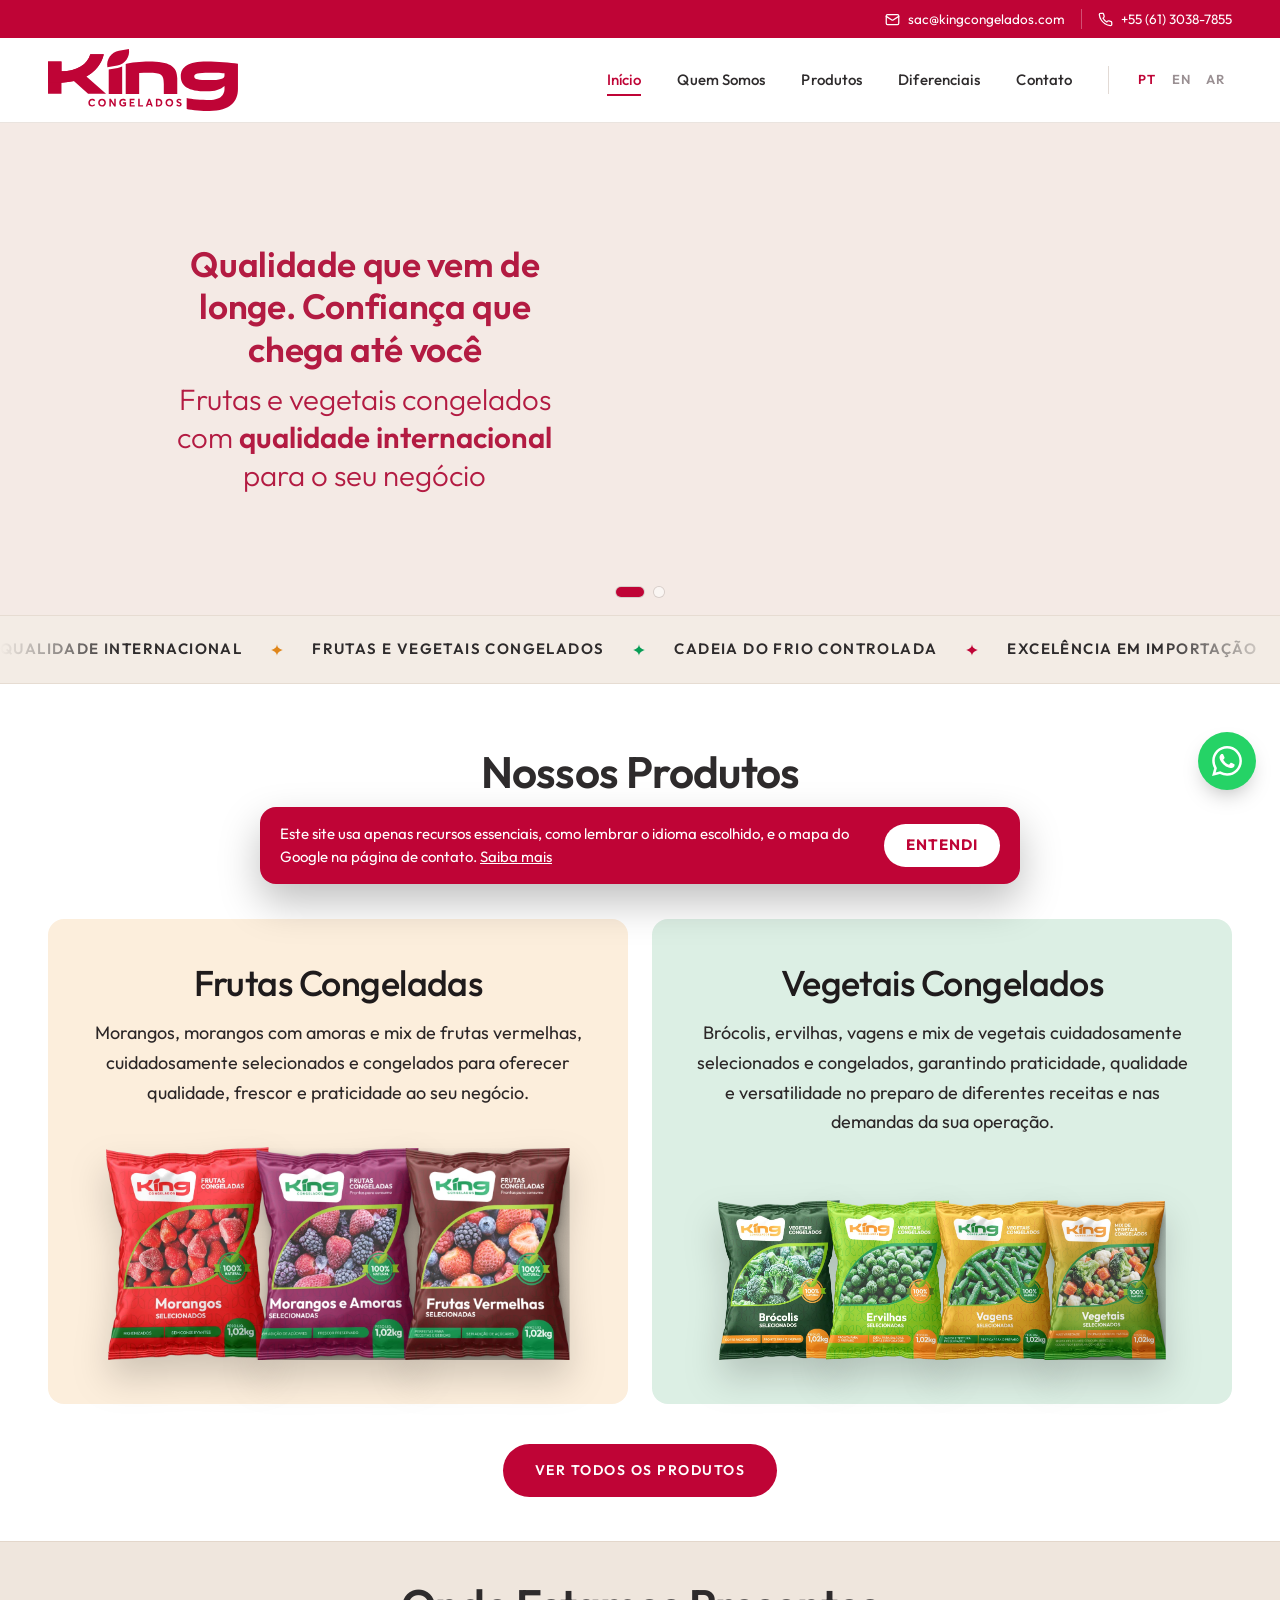
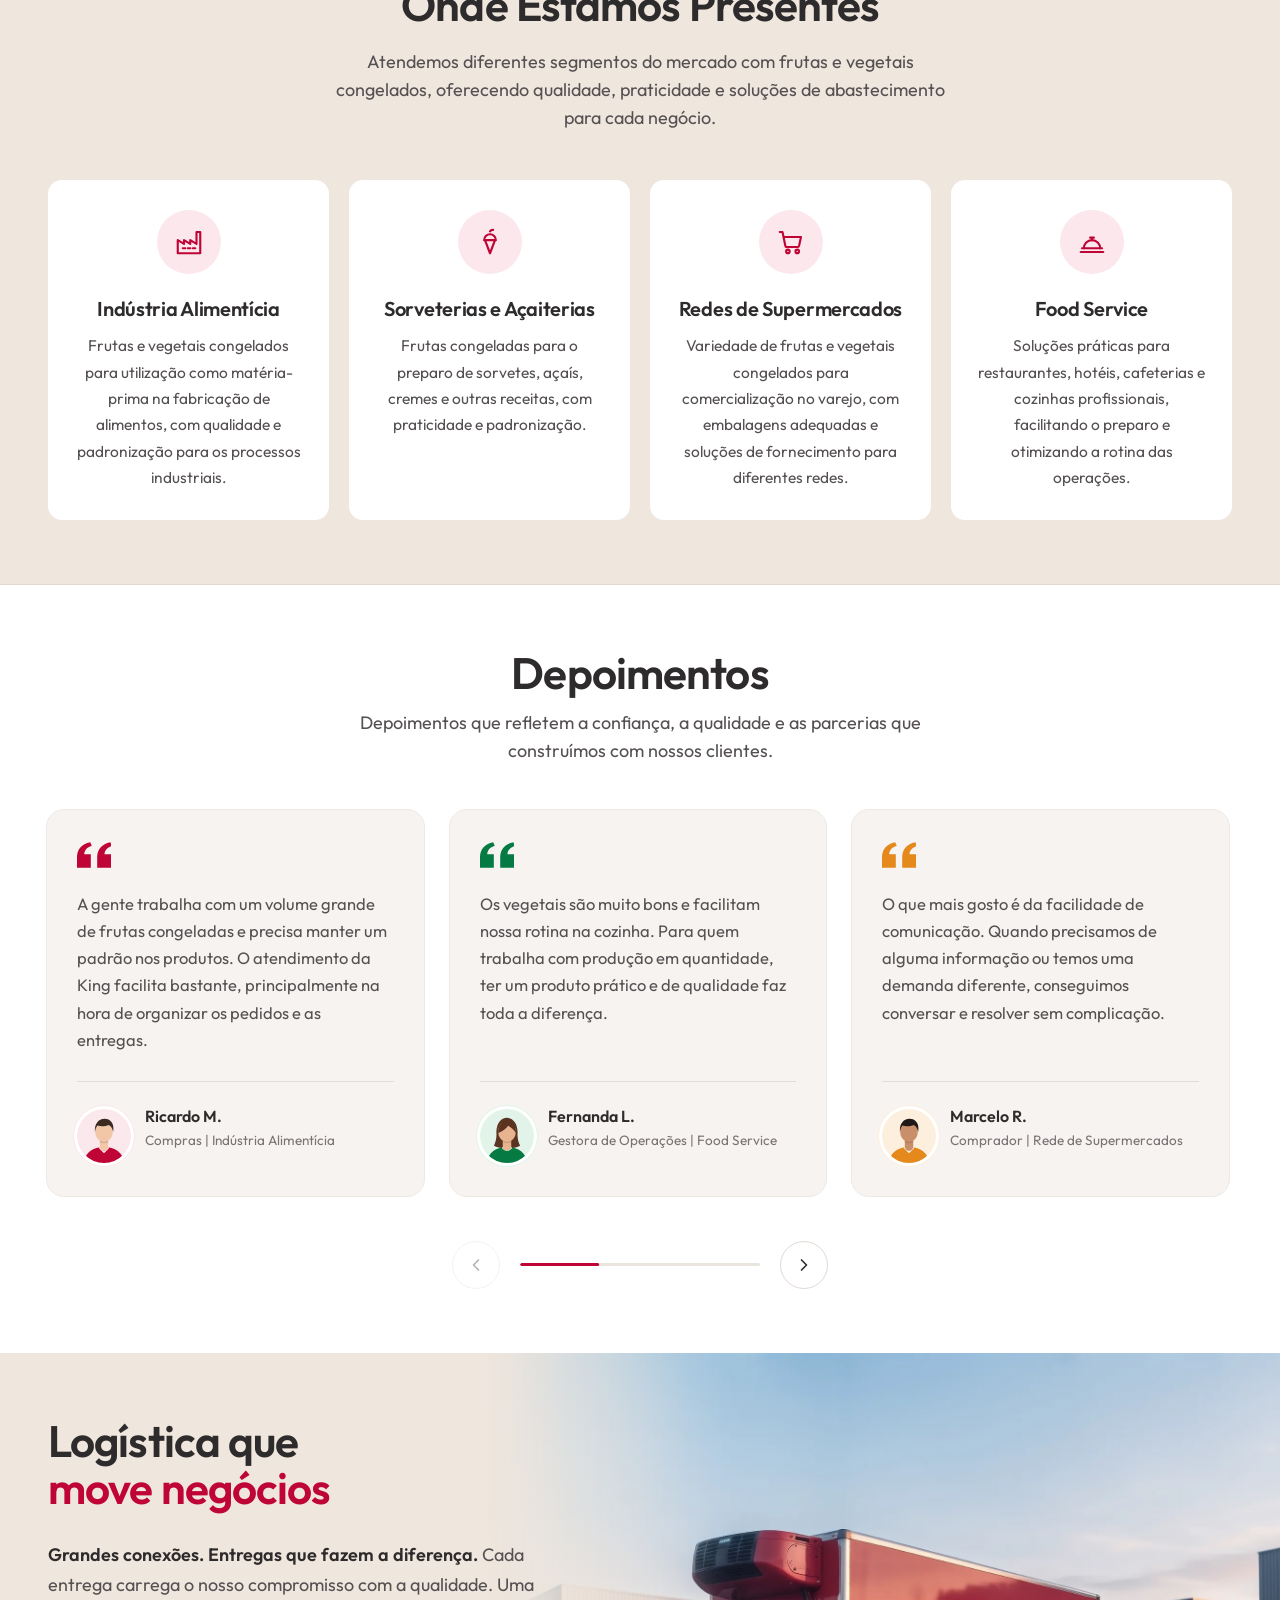
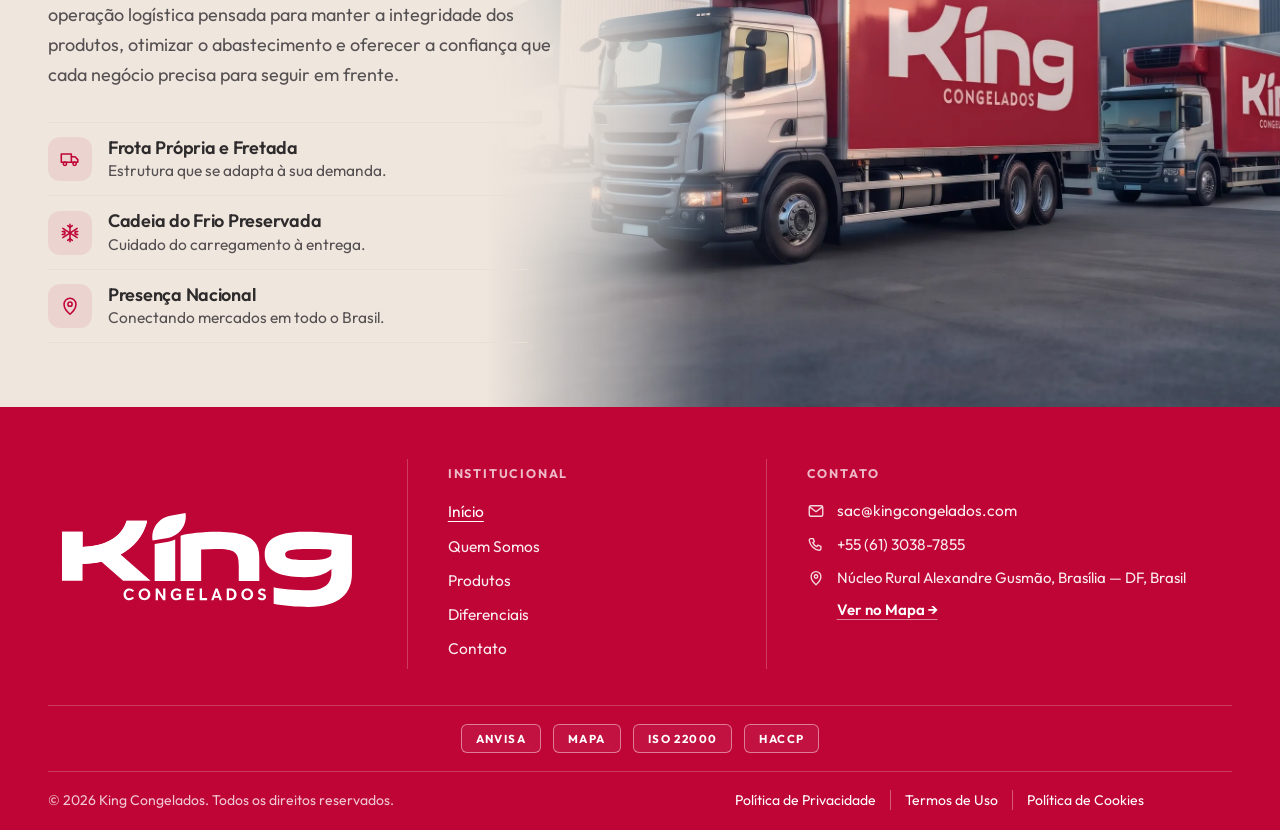
==== commit df5947c4: "Logistica: fundo bege e mais respiro no texto" ====
--- a/index.html
+++ b/index.html
@@ -23,11 +23,11 @@
 <link rel="preconnect" href="https://fonts.googleapis.com">
 <link rel="preconnect" href="https://fonts.gstatic.com" crossorigin>
 <link href="https://fonts.googleapis.com/css2?family=Outfit:wght@300;400;500;600;700;800&display=swap" rel="stylesheet">
-<link rel="stylesheet" href="assets/css/style.css?v=202611181300">
+<link rel="stylesheet" href="assets/css/style.css?v=202611181320">
 <link rel="icon" type="image/png" sizes="32x32" href="assets/img/marca/favicon.png">
 <link rel="apple-touch-icon" href="assets/img/marca/favicon.png">
-<script src="assets/js/i18n.js?v=202611181300"></script>
-<script src="assets/js/main.js?v=202611181300" defer></script>
+<script src="assets/js/i18n.js?v=202611181320"></script>
+<script src="assets/js/main.js?v=202611181320" defer></script>
 </head>
 <body data-page="inicio">
 
--- a/assets/css/style.css
+++ b/assets/css/style.css
@@ -1405,7 +1405,7 @@
 .logi__item-title{ font-size:16px; font-weight:600; color:var(--ink); line-height:1.3; }
 .logi__item-text{ font-size:14px; color:var(--ink-2); line-height:1.45; }
 [dir="rtl"] .logi__eyebrow{ letter-spacing:0; }
-.logi{ position:relative; overflow:hidden; background:#fff; border-top:1px solid #EFE6DD; }
+.logi{ position:relative; overflow:hidden; background:#EFE6DD; }
 .logi__media{ display:block; position:relative; }
 .logi__media img{ display:block; width:100%; height:100%; object-fit:cover; object-position:30% 62%; }
 .logi__media::after{ content:''; position:absolute; inset:0; pointer-events:none; }
@@ -1415,7 +1415,7 @@
   .logi{ display:flex; flex-direction:column; }
   .logi__panel{ order:1; padding-block:var(--section-y) 8px; }
   .logi__media{ order:2; aspect-ratio:16/10; margin-top:-24px; -webkit-mask-image:linear-gradient(to bottom, transparent 0%, #000 30%); mask-image:linear-gradient(to bottom, transparent 0%, #000 30%); }
-  .logi__media::after{ background:linear-gradient(to bottom, #fff 0%, rgba(255,255,255,.55) 18%, rgba(255,255,255,0) 42%); }
+  .logi__media::after{ background:linear-gradient(to bottom, #EFE6DD 0%, rgba(239,230,221,.55) 18%, rgba(239,230,221,0) 42%); }
 }
 @media (min-width:768px) and (max-width:1023px){
   .logi__media{ aspect-ratio:16/8; }
@@ -1423,13 +1423,13 @@
 @media (min-width:1024px){
   .logi{ display:flex; align-items:center; min-height:clamp(600px, 35vw, 700px); }
   .logi__media{ position:absolute; top:0; bottom:0; right:0; width:62%; -webkit-mask-image:linear-gradient(to right, transparent 0%, rgba(0,0,0,.45) 10%, #000 30%); mask-image:linear-gradient(to right, transparent 0%, rgba(0,0,0,.45) 10%, #000 30%); }
-  .logi__media::after{ background:radial-gradient(90% 80% at 0% 55%, #fff 0%, rgba(255,255,255,.6) 18%, rgba(255,255,255,0) 40%), linear-gradient(to right, rgba(255,255,255,.5) 0%, rgba(255,255,255,0) 26%); }
+  .logi__media::after{ background:radial-gradient(90% 80% at 0% 55%, #EFE6DD 0%, rgba(239,230,221,.6) 18%, rgba(239,230,221,0) 40%), linear-gradient(to right, rgba(239,230,221,.5) 0%, rgba(239,230,221,0) 26%); }
   .logi__panel{ width:100%; padding-block:var(--section-y); }
   .logi__content{ max-width:min(560px, 42vw); }
   [dir="rtl"] .logi__media{ right:auto; left:0; transform:scaleX(-1); }
 }
-.logi__title{ font-size:clamp(32px, 4vw, 44px); line-height:1.08; font-weight:600; letter-spacing:-.02em; margin-bottom:18px; }
-.logi__sub{ font-size:18px; line-height:28px; margin-bottom:24px; }
+.logi__title{ font-size:clamp(32px, 4vw, 44px); line-height:1.08; font-weight:600; letter-spacing:-.02em; margin-bottom:28px; }
+.logi__sub{ font-size:18px; line-height:30px; margin-bottom:32px; }
 .logi__sub strong{ color:var(--ink); font-weight:600; }
 .logi__list{ max-width:480px; margin-bottom:0; }
 .logi__item{ gap:16px; padding:13px 0; }
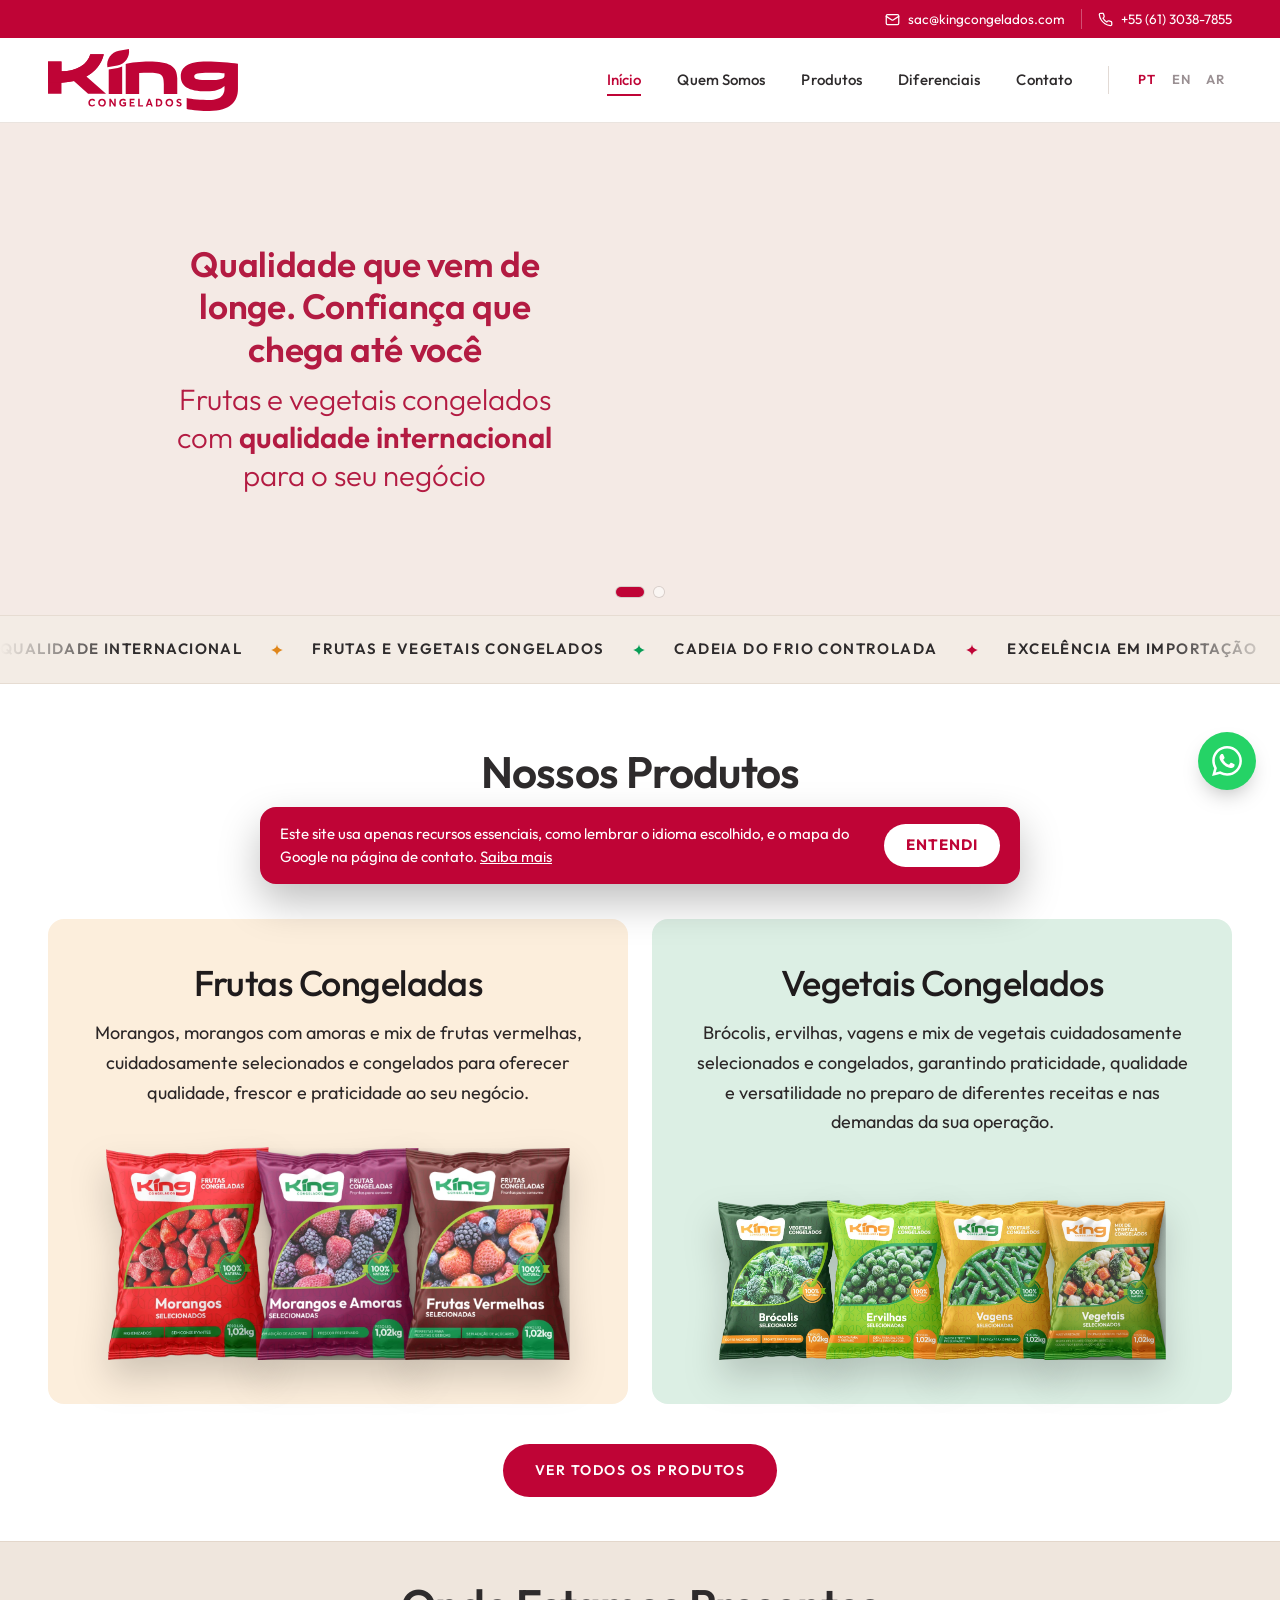
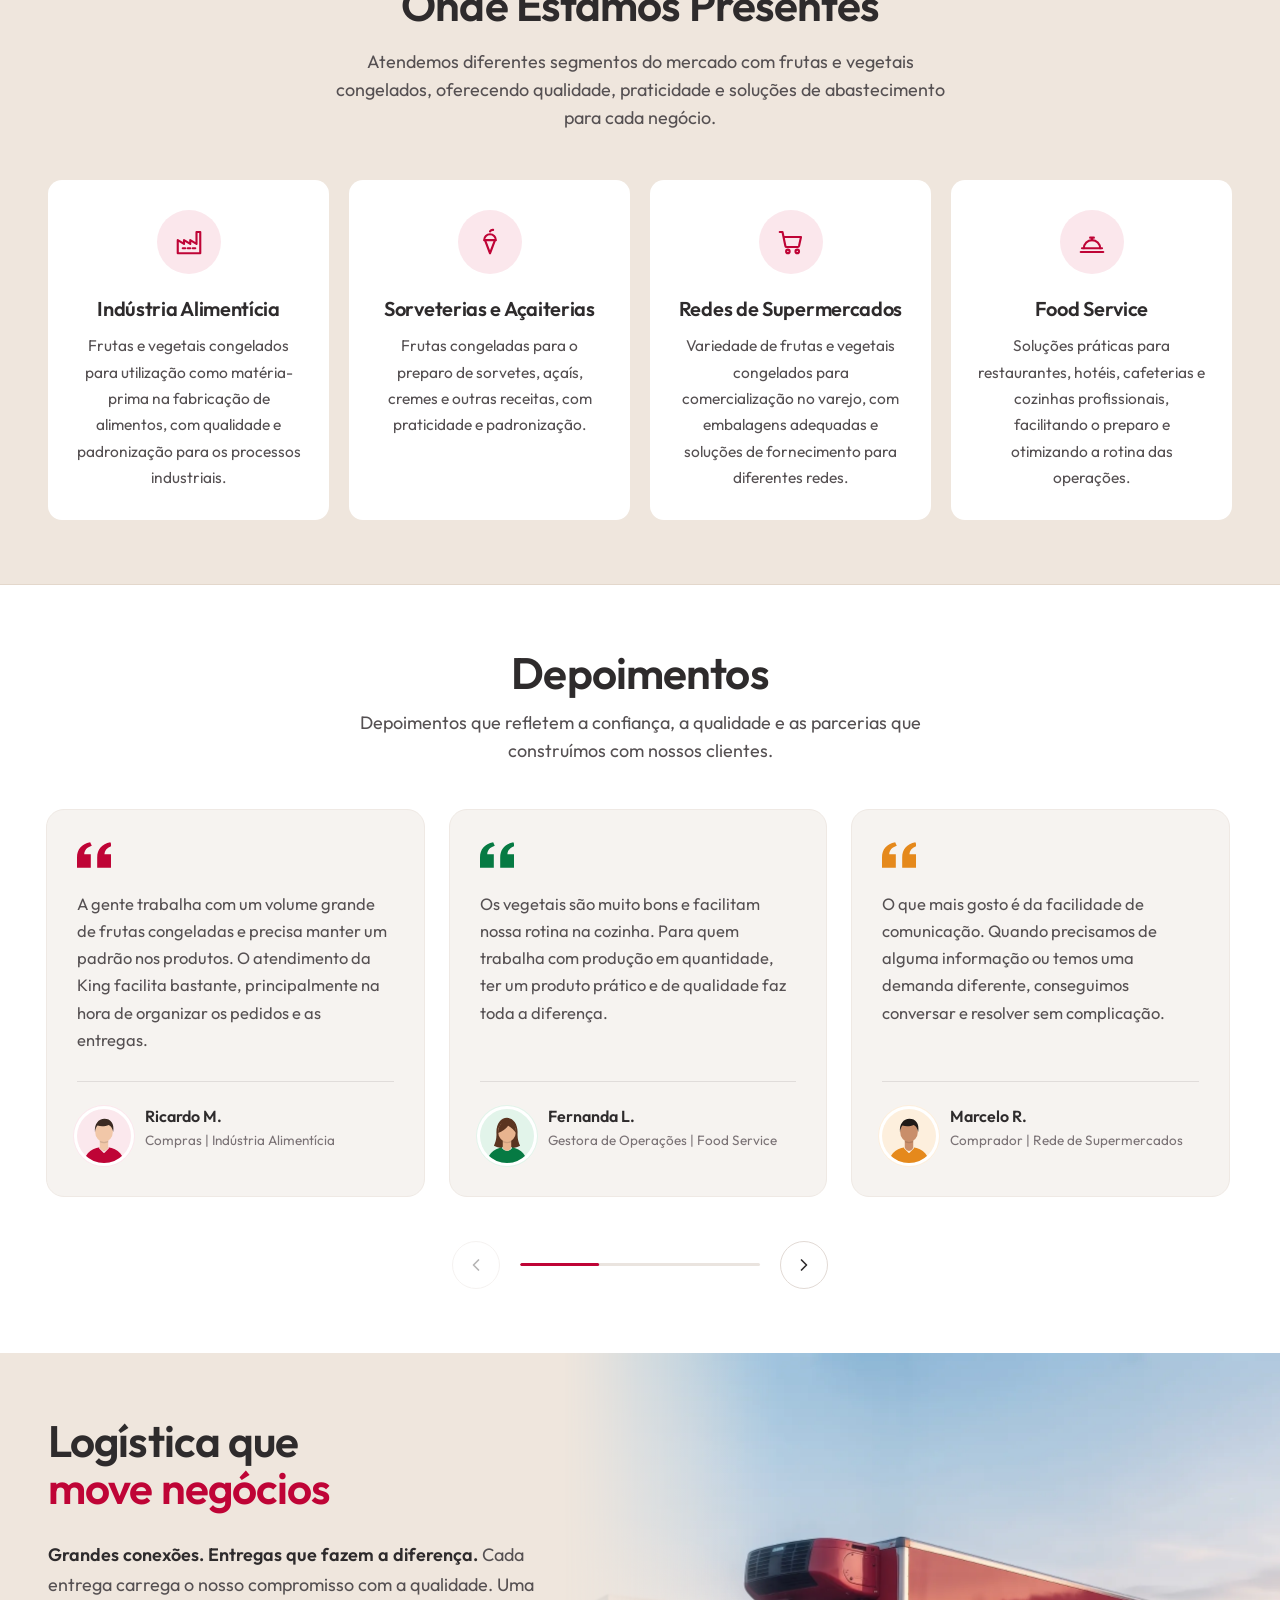
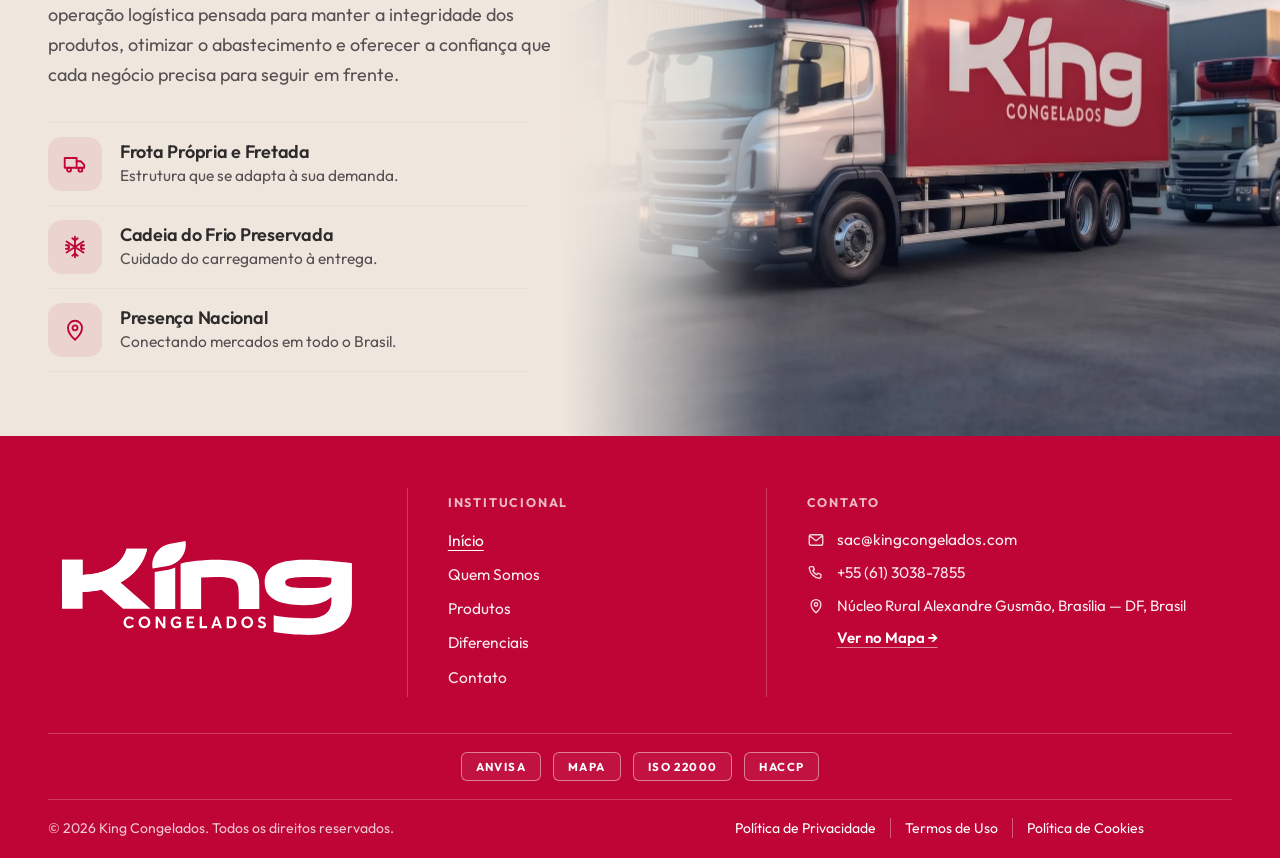
==== commit 93336e20: "Logistica: foto mais afastada e icones maiores" ====
--- a/index.html
+++ b/index.html
@@ -23,11 +23,11 @@
 <link rel="preconnect" href="https://fonts.googleapis.com">
 <link rel="preconnect" href="https://fonts.gstatic.com" crossorigin>
 <link href="https://fonts.googleapis.com/css2?family=Outfit:wght@300;400;500;600;700;800&display=swap" rel="stylesheet">
-<link rel="stylesheet" href="assets/css/style.css?v=202611181320">
+<link rel="stylesheet" href="assets/css/style.css?v=202611181321">
 <link rel="icon" type="image/png" sizes="32x32" href="assets/img/marca/favicon.png">
 <link rel="apple-touch-icon" href="assets/img/marca/favicon.png">
-<script src="assets/js/i18n.js?v=202611181320"></script>
-<script src="assets/js/main.js?v=202611181320" defer></script>
+<script src="assets/js/i18n.js?v=202611181321"></script>
+<script src="assets/js/main.js?v=202611181321" defer></script>
 </head>
 <body data-page="inicio">
 
--- a/assets/css/style.css
+++ b/assets/css/style.css
@@ -1414,7 +1414,7 @@
 @media (max-width:1023px){
   .logi{ display:flex; flex-direction:column; }
   .logi__panel{ order:1; padding-block:var(--section-y) 8px; }
-  .logi__media{ order:2; aspect-ratio:16/10; margin-top:-24px; -webkit-mask-image:linear-gradient(to bottom, transparent 0%, #000 30%); mask-image:linear-gradient(to bottom, transparent 0%, #000 30%); }
+  .logi__media{ order:2; aspect-ratio:16/10; margin-top:24px; -webkit-mask-image:linear-gradient(to bottom, transparent 0%, #000 30%); mask-image:linear-gradient(to bottom, transparent 0%, #000 30%); }
   .logi__media::after{ background:linear-gradient(to bottom, #EFE6DD 0%, rgba(239,230,221,.55) 18%, rgba(239,230,221,0) 42%); }
 }
 @media (min-width:768px) and (max-width:1023px){
@@ -1422,18 +1422,18 @@
 }
 @media (min-width:1024px){
   .logi{ display:flex; align-items:center; min-height:clamp(600px, 35vw, 700px); }
-  .logi__media{ position:absolute; top:0; bottom:0; right:0; width:62%; -webkit-mask-image:linear-gradient(to right, transparent 0%, rgba(0,0,0,.45) 10%, #000 30%); mask-image:linear-gradient(to right, transparent 0%, rgba(0,0,0,.45) 10%, #000 30%); }
+  .logi__media{ position:absolute; top:0; bottom:0; right:0; width:56%; -webkit-mask-image:linear-gradient(to right, transparent 0%, rgba(0,0,0,.45) 10%, #000 30%); mask-image:linear-gradient(to right, transparent 0%, rgba(0,0,0,.45) 10%, #000 30%); }
   .logi__media::after{ background:radial-gradient(90% 80% at 0% 55%, #EFE6DD 0%, rgba(239,230,221,.6) 18%, rgba(239,230,221,0) 40%), linear-gradient(to right, rgba(239,230,221,.5) 0%, rgba(239,230,221,0) 26%); }
   .logi__panel{ width:100%; padding-block:var(--section-y); }
-  .logi__content{ max-width:min(560px, 42vw); }
+  .logi__content{ max-width:min(560px, 40vw); }
   [dir="rtl"] .logi__media{ right:auto; left:0; transform:scaleX(-1); }
 }
 .logi__title{ font-size:clamp(32px, 4vw, 44px); line-height:1.08; font-weight:600; letter-spacing:-.02em; margin-bottom:28px; }
 .logi__sub{ font-size:18px; line-height:30px; margin-bottom:32px; }
 .logi__sub strong{ color:var(--ink); font-weight:600; }
 .logi__list{ max-width:480px; margin-bottom:0; }
-.logi__item{ gap:16px; padding:13px 0; }
-.logi__icon{ width:44px; height:44px; border-radius:12px; }
-.logi__icon svg{ width:22px; height:22px; }
+.logi__item{ gap:18px; padding:14px 0; }
+.logi__icon{ width:54px; height:54px; border-radius:14px; }
+.logi__icon svg{ width:26px; height:26px; }
 .logi__item-title{ font-size:18px; }
 .logi__item-text{ font-size:15.5px; line-height:1.5; }
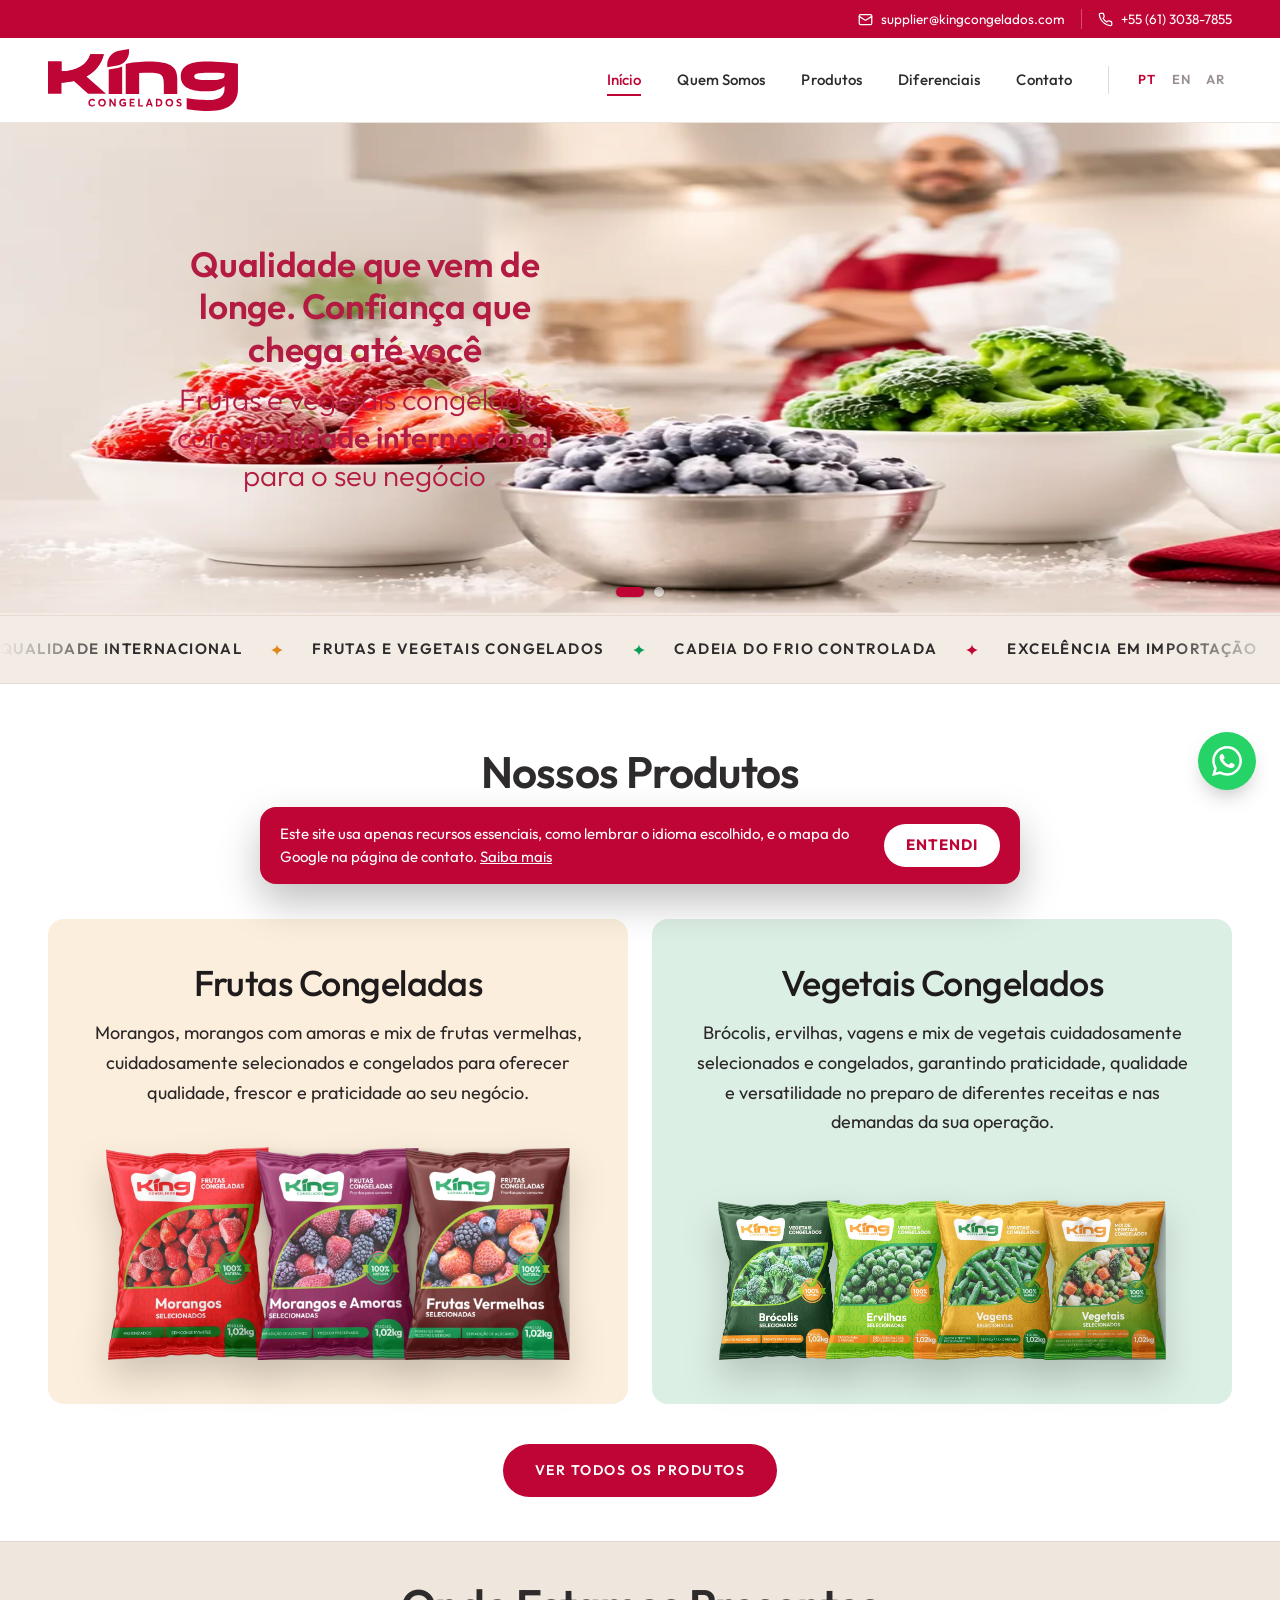
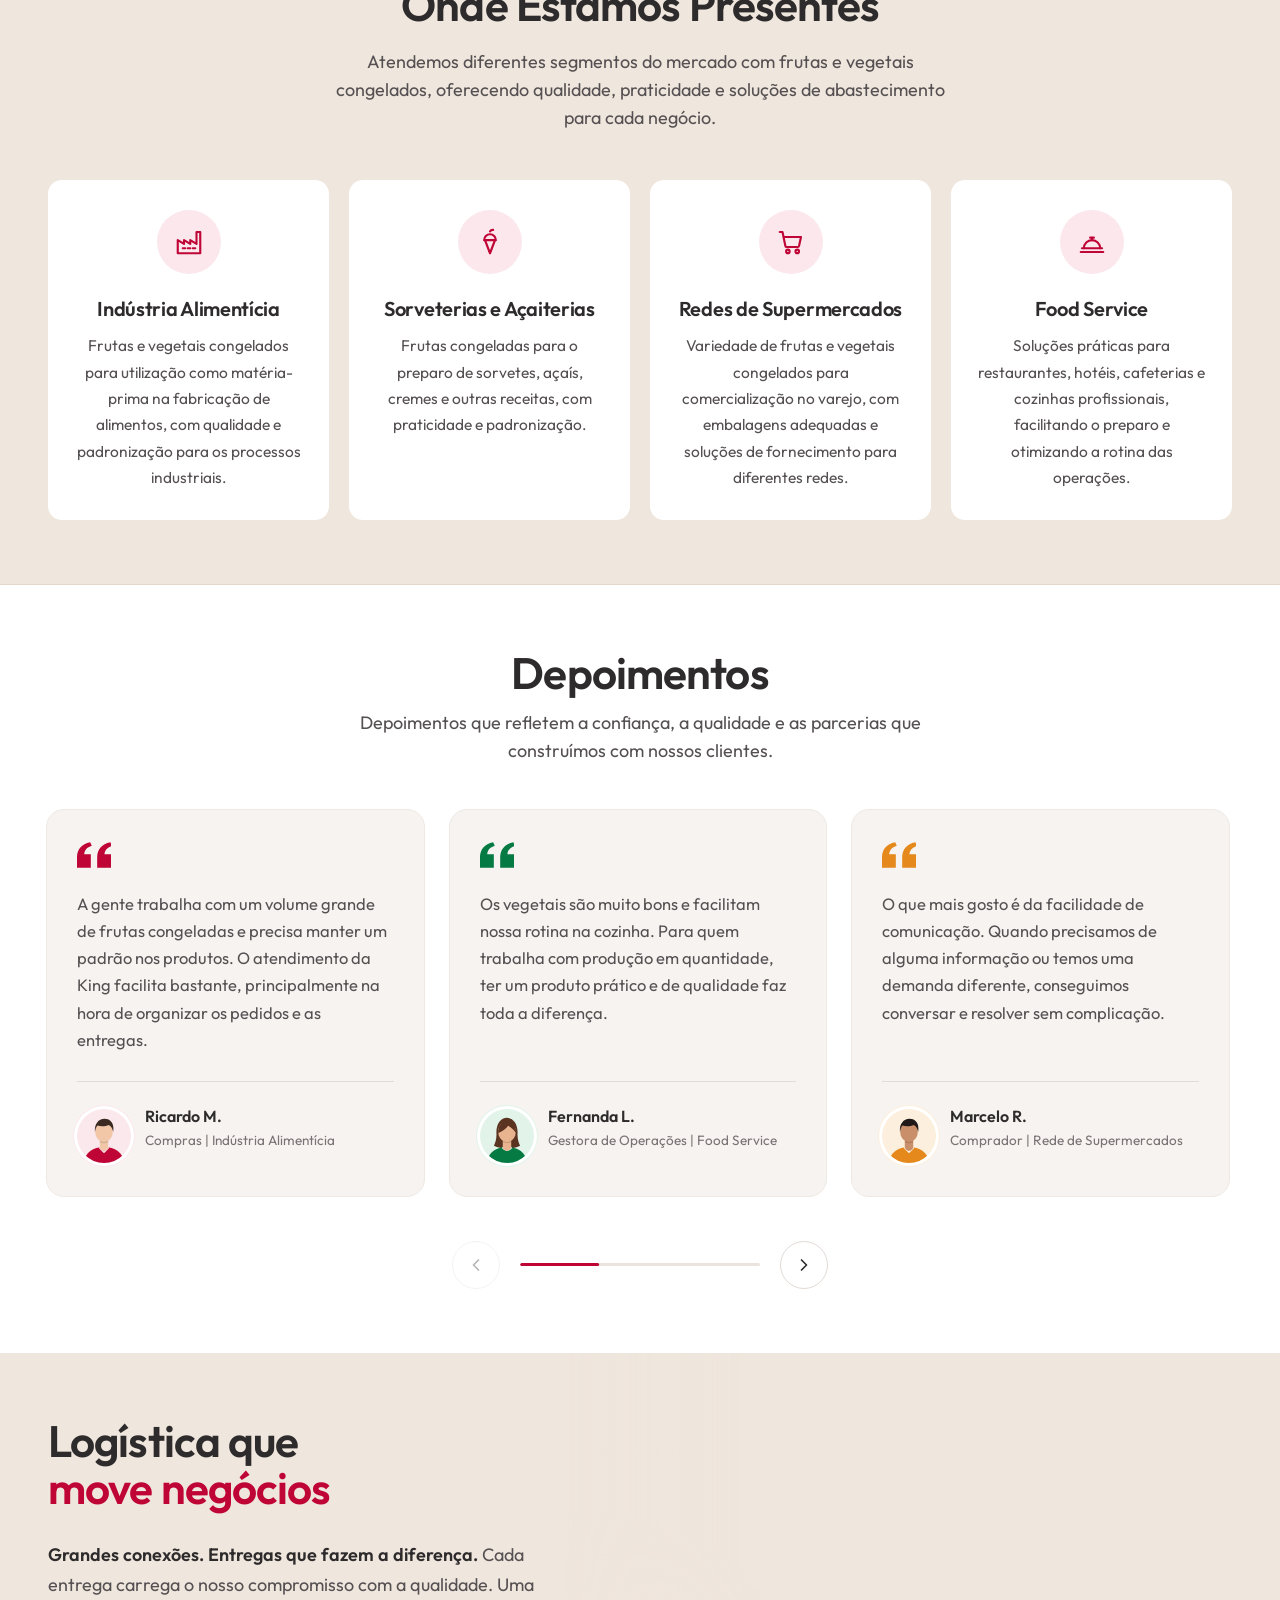
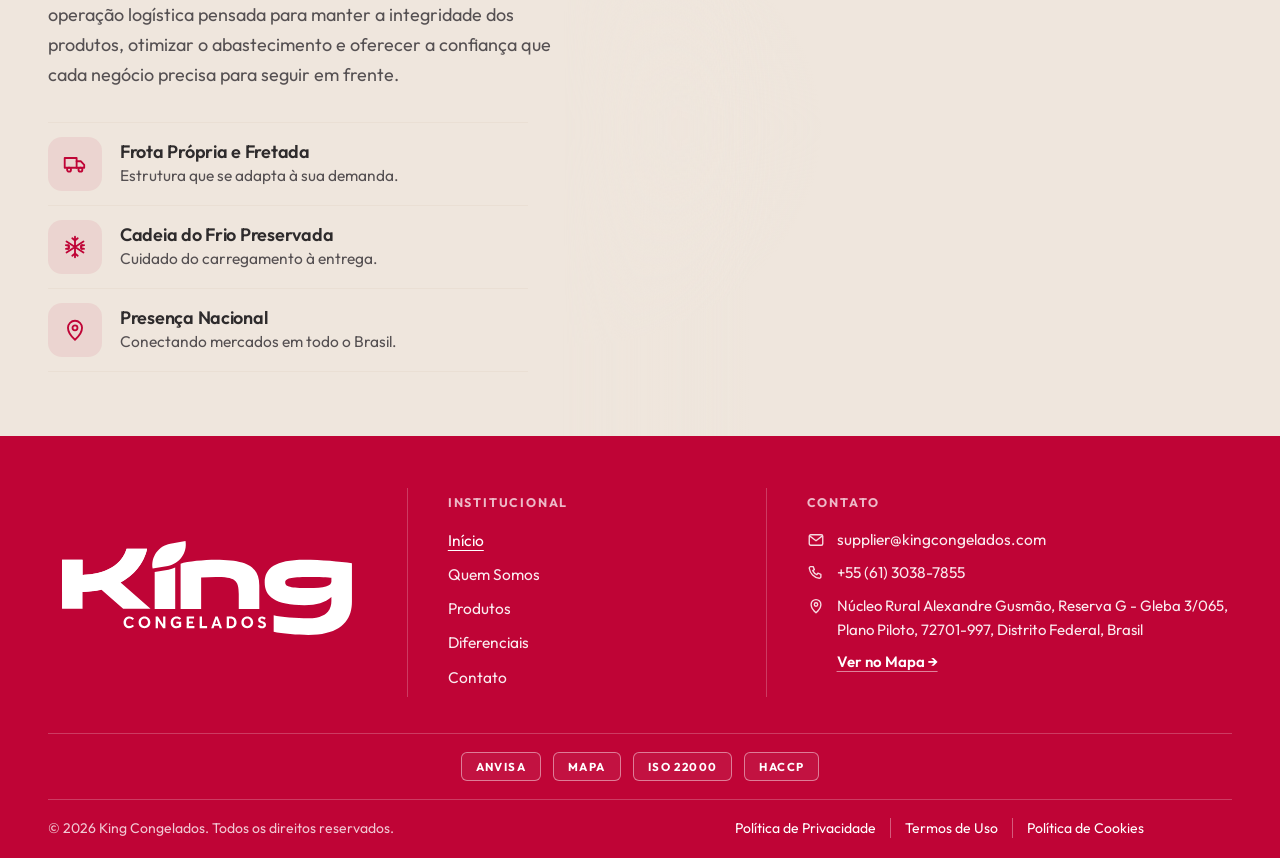
==== commit dc92c2d1: "E-mail unico supplier@ e novo endereco/mapa" ====
--- a/index.html
+++ b/index.html
@@ -19,15 +19,15 @@
 <meta name="twitter:title" content="King Congelados">
 <meta name="twitter:description" content="Importação e distribuição B2B de frutas e vegetais congelados King, com cadeia do frio a -18 °C para todo o Brasil.">
 <meta name="twitter:image" content="https://kingcongelados.com/assets/img/produtos/embalagens/morangos.webp">
-<script type="application/ld+json">{"@context":"https://schema.org","@graph":[{"@type":"Organization","@id":"https://kingcongelados.com/#organizacao","name":"King Congelados","url":"https://kingcongelados.com/","logo":"https://kingcongelados.com/assets/img/marca/favicon.png","image":"https://kingcongelados.com/assets/img/produtos/embalagens/morangos.webp","description":"Importador e distribuidor B2B de frutas e vegetais congelados, com cadeia do frio controlada a -18 °C, para indústria, varejo e food service.","email":"sac@kingcongelados.com","telephone":"+55-61-3038-7855","address":{"@type":"PostalAddress","streetAddress":"Núcleo Rural Alexandre Gusmão","addressLocality":"Brasília","addressRegion":"DF","addressCountry":"BR"},"areaServed":"BR","sameAs":["https://instagram.com/kingcongelado"],"contactPoint":{"@type":"ContactPoint","telephone":"+55-61-3038-7855","email":"sac@kingcongelados.com","contactType":"sales","areaServed":"BR","availableLanguage":["Portuguese","English","Arabic"]}},{"@type":"WebSite","@id":"https://kingcongelados.com/#site","url":"https://kingcongelados.com/","name":"King Congelados","inLanguage":"pt-BR","publisher":{"@id":"https://kingcongelados.com/#organizacao"}}]}</script>
+<script type="application/ld+json">{"@context":"https://schema.org","@graph":[{"@type":"Organization","@id":"https://kingcongelados.com/#organizacao","name":"King Congelados","url":"https://kingcongelados.com/","logo":"https://kingcongelados.com/assets/img/marca/favicon.png","image":"https://kingcongelados.com/assets/img/produtos/embalagens/morangos.webp","description":"Importador e distribuidor B2B de frutas e vegetais congelados, com cadeia do frio controlada a -18 °C, para indústria, varejo e food service.","email":"supplier@kingcongelados.com","telephone":"+55-61-3038-7855","address":{"@type":"PostalAddress","streetAddress":"Núcleo Rural Alexandre Gusmão, Reserva G - Gleba 3/065","addressLocality":"Plano Piloto","postalCode":"72701-997","addressRegion":"DF","addressCountry":"BR"},"areaServed":"BR","sameAs":["https://instagram.com/kingcongelado"],"contactPoint":{"@type":"ContactPoint","telephone":"+55-61-3038-7855","email":"supplier@kingcongelados.com","contactType":"sales","areaServed":"BR","availableLanguage":["Portuguese","English","Arabic"]}},{"@type":"WebSite","@id":"https://kingcongelados.com/#site","url":"https://kingcongelados.com/","name":"King Congelados","inLanguage":"pt-BR","publisher":{"@id":"https://kingcongelados.com/#organizacao"}}]}</script>
 <link rel="preconnect" href="https://fonts.googleapis.com">
 <link rel="preconnect" href="https://fonts.gstatic.com" crossorigin>
 <link href="https://fonts.googleapis.com/css2?family=Outfit:wght@300;400;500;600;700;800&display=swap" rel="stylesheet">
-<link rel="stylesheet" href="assets/css/style.css?v=202611181321">
+<link rel="stylesheet" href="assets/css/style.css?v=202611181455">
 <link rel="icon" type="image/png" sizes="32x32" href="assets/img/marca/favicon.png">
 <link rel="apple-touch-icon" href="assets/img/marca/favicon.png">
-<script src="assets/js/i18n.js?v=202611181321"></script>
-<script src="assets/js/main.js?v=202611181321" defer></script>
+<script src="assets/js/i18n.js?v=202611181455"></script>
+<script src="assets/js/main.js?v=202611181455" defer></script>
 </head>
 <body data-page="inicio">
 
@@ -36,7 +36,7 @@
 <div class="topbar">
   <div class="container topbar__inner">
     <div class="topbar__end">
-      <a class="topbar__link" href="mailto:sac@kingcongelados.com"><svg viewBox="0 0 24 24" fill="none" stroke="currentColor" stroke-width="2" stroke-linecap="round" stroke-linejoin="round" aria-hidden="true"><rect width="20" height="16" x="2" y="4" rx="2"/><path d="m22 7-8.97 5.7a1.94 1.94 0 0 1-2.06 0L2 7"/></svg>sac@kingcongelados.com</a>
+      <a class="topbar__link" href="mailto:supplier@kingcongelados.com"><svg viewBox="0 0 24 24" fill="none" stroke="currentColor" stroke-width="2" stroke-linecap="round" stroke-linejoin="round" aria-hidden="true"><rect width="20" height="16" x="2" y="4" rx="2"/><path d="m22 7-8.97 5.7a1.94 1.94 0 0 1-2.06 0L2 7"/></svg>supplier@kingcongelados.com</a>
       <a class="topbar__link" href="https://wa.me/556130387855" target="_blank" rel="noopener"><svg viewBox="0 0 24 24" fill="none" stroke="currentColor" stroke-width="2" stroke-linecap="round" stroke-linejoin="round" aria-hidden="true"><path d="M22 16.92v3a2 2 0 0 1-2.18 2 19.79 19.79 0 0 1-8.63-3.07 19.5 19.5 0 0 1-6-6 19.79 19.79 0 0 1-3.07-8.67A2 2 0 0 1 4.11 2h3a2 2 0 0 1 2 1.72c.13.96.36 1.9.7 2.81a2 2 0 0 1-.45 2.11L8.09 9.91a16 16 0 0 0 6 6l1.27-1.27a2 2 0 0 1 2.11-.45c.91.34 1.85.57 2.81.7A2 2 0 0 1 22 16.92z"/></svg><span dir="ltr">+55 (61) 3038-7855</span></a>
     </div>
   </div>
@@ -383,9 +383,9 @@
       <div>
         <h2 class="footer__title" data-i18n="footer.contactTitle">Contato</h2>
         <ul class="footer__list">
-          <li class="footer__ci"><svg class="footer__ic" viewBox="0 0 24 24" fill="none" stroke="currentColor" stroke-width="1.8" stroke-linecap="round" stroke-linejoin="round" aria-hidden="true"><rect x="3" y="5" width="18" height="14" rx="2"/><path d="m3.5 6.5 8.5 6.5 8.5-6.5"/></svg><a class="footer__link" href="mailto:sac@kingcongelados.com">sac@kingcongelados.com</a></li>
+          <li class="footer__ci"><svg class="footer__ic" viewBox="0 0 24 24" fill="none" stroke="currentColor" stroke-width="1.8" stroke-linecap="round" stroke-linejoin="round" aria-hidden="true"><rect x="3" y="5" width="18" height="14" rx="2"/><path d="m3.5 6.5 8.5 6.5 8.5-6.5"/></svg><a class="footer__link" href="mailto:supplier@kingcongelados.com">supplier@kingcongelados.com</a></li>
           <li class="footer__ci"><svg class="footer__ic" viewBox="0 0 24 24" fill="none" stroke="currentColor" stroke-width="1.8" stroke-linecap="round" stroke-linejoin="round" aria-hidden="true"><path d="M5 3.5h3.2l1.6 4-2.1 1.3a11 11 0 0 0 5.5 5.5l1.3-2.1 4 1.6V17a2 2 0 0 1-2.2 2A15.5 15.5 0 0 1 3 5.7 2 2 0 0 1 5 3.5Z"/></svg><a class="footer__link" href="https://wa.me/556130387855" target="_blank" rel="noopener"><span dir="ltr">+55 (61) 3038-7855</span></a></li>
-          <li class="footer__ci footer__address"><svg class="footer__ic" viewBox="0 0 24 24" fill="none" stroke="currentColor" stroke-width="1.8" stroke-linecap="round" stroke-linejoin="round" aria-hidden="true"><path d="M12 21s-6.5-5.6-6.5-11a6.5 6.5 0 0 1 13 0c0 5.4-6.5 11-6.5 11Z"/><circle cx="12" cy="10" r="2.3"/></svg><div><span data-i18n="footer.addressText">Núcleo Rural Alexandre Gusmão, Brasília — DF, Brasil</span><br><a class="footer__map" href="https://maps.app.goo.gl/oG3dhNtaMpufPoLg9" target="_blank" rel="noopener" data-i18n="footer.mapLink">Ver no Mapa →</a></div></li>
+          <li class="footer__ci footer__address"><svg class="footer__ic" viewBox="0 0 24 24" fill="none" stroke="currentColor" stroke-width="1.8" stroke-linecap="round" stroke-linejoin="round" aria-hidden="true"><path d="M12 21s-6.5-5.6-6.5-11a6.5 6.5 0 0 1 13 0c0 5.4-6.5 11-6.5 11Z"/><circle cx="12" cy="10" r="2.3"/></svg><div><span data-i18n="footer.addressText">Núcleo Rural Alexandre Gusmão, Reserva G - Gleba 3/065, Plano Piloto, 72701-997, Distrito Federal, Brasil</span><br><a class="footer__map" href="https://www.google.com/maps/search/?api=1&amp;query=N%C3%BAcleo+Rural+Alexandre+Gusm%C3%A3o%2C+Reserva+G+Gleba+3%2F065%2C+72701-997%2C+Bras%C3%ADlia+-+DF" target="_blank" rel="noopener" data-i18n="footer.mapLink">Ver no Mapa →</a></div></li>
         </ul>
       </div>
     </div>
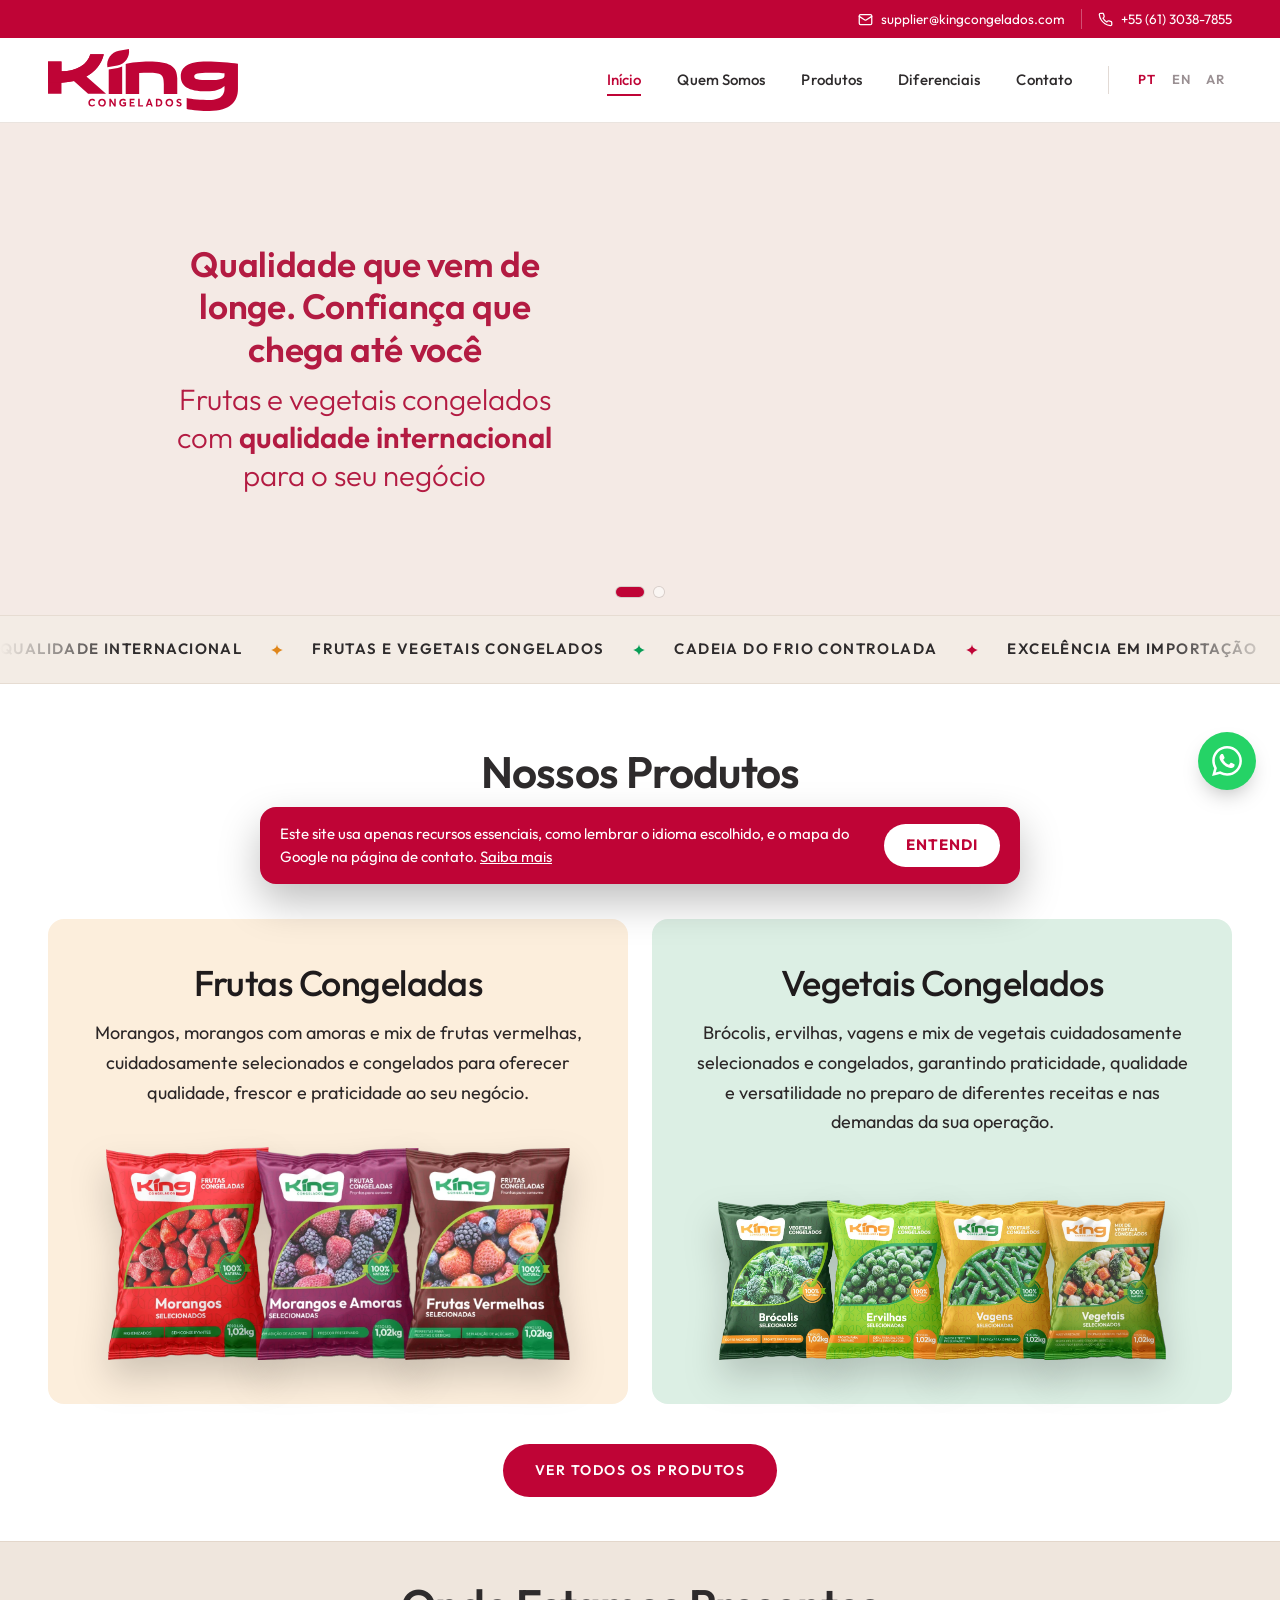
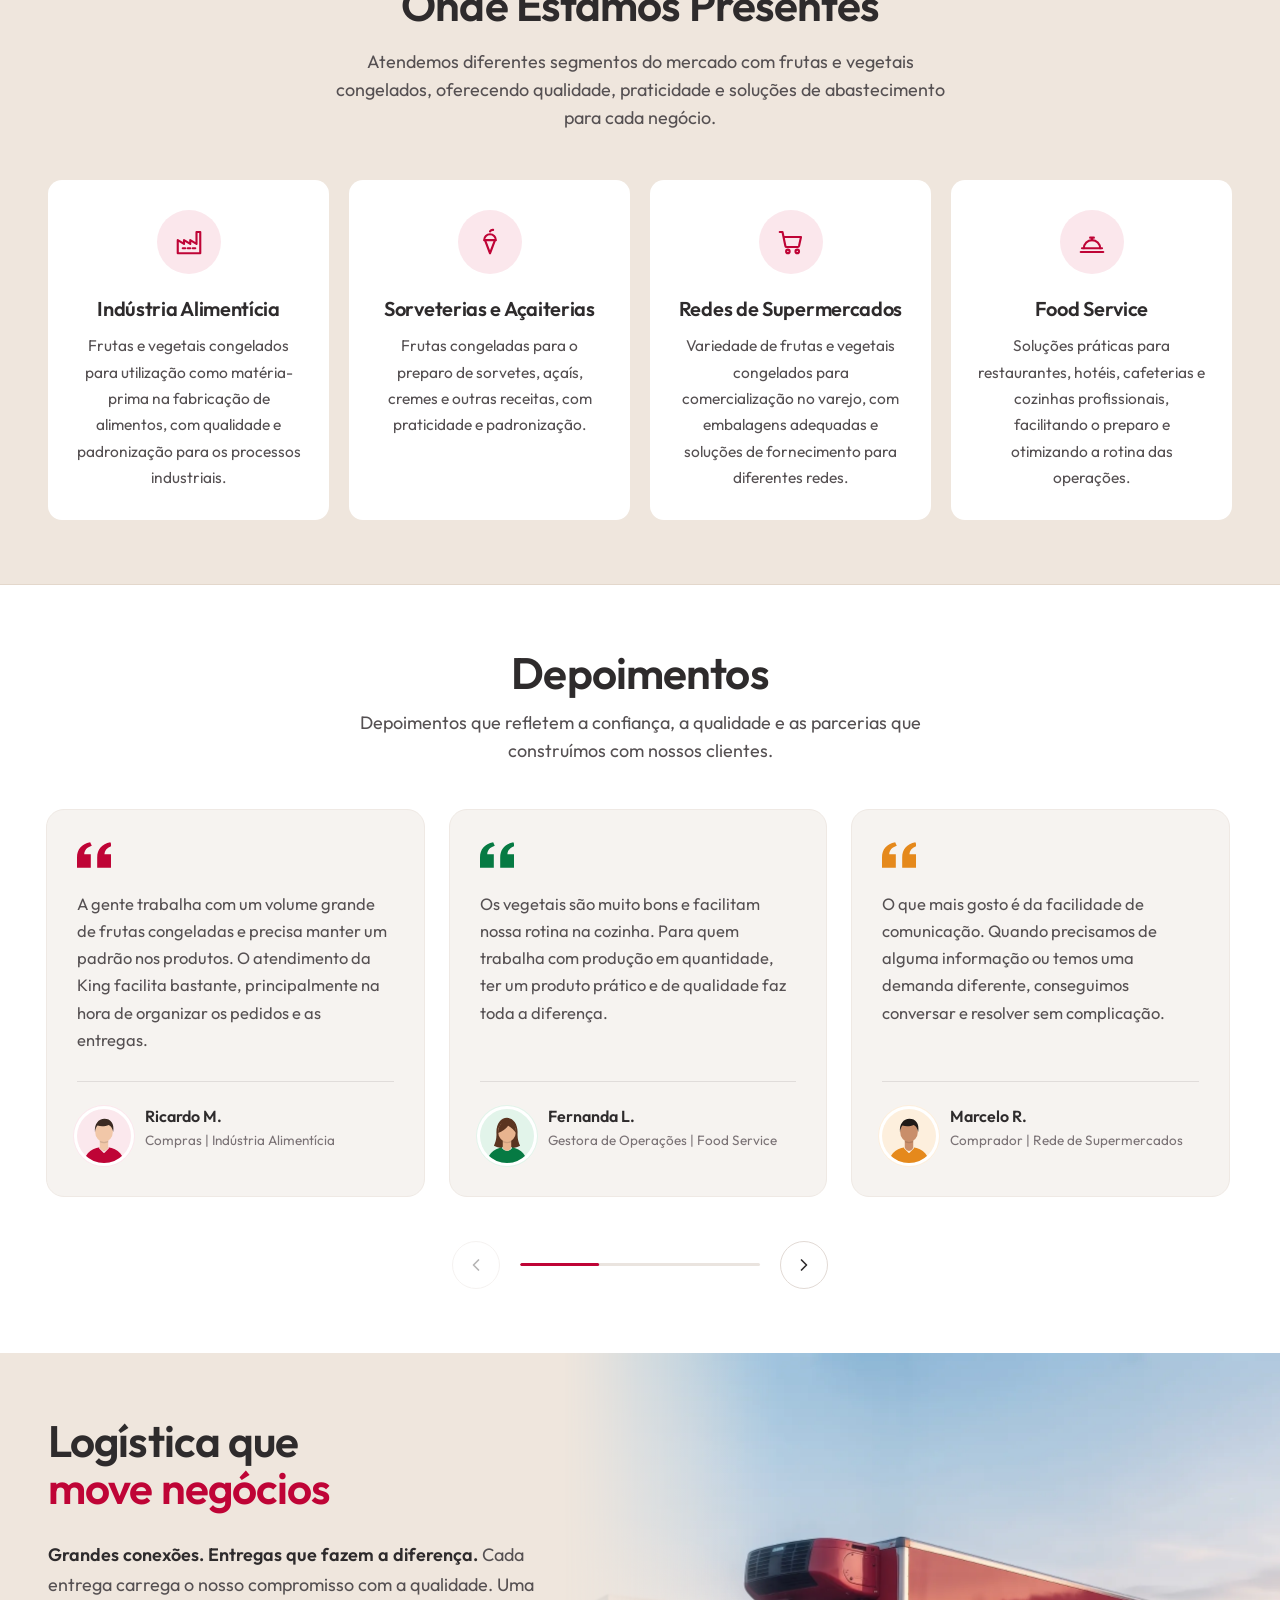
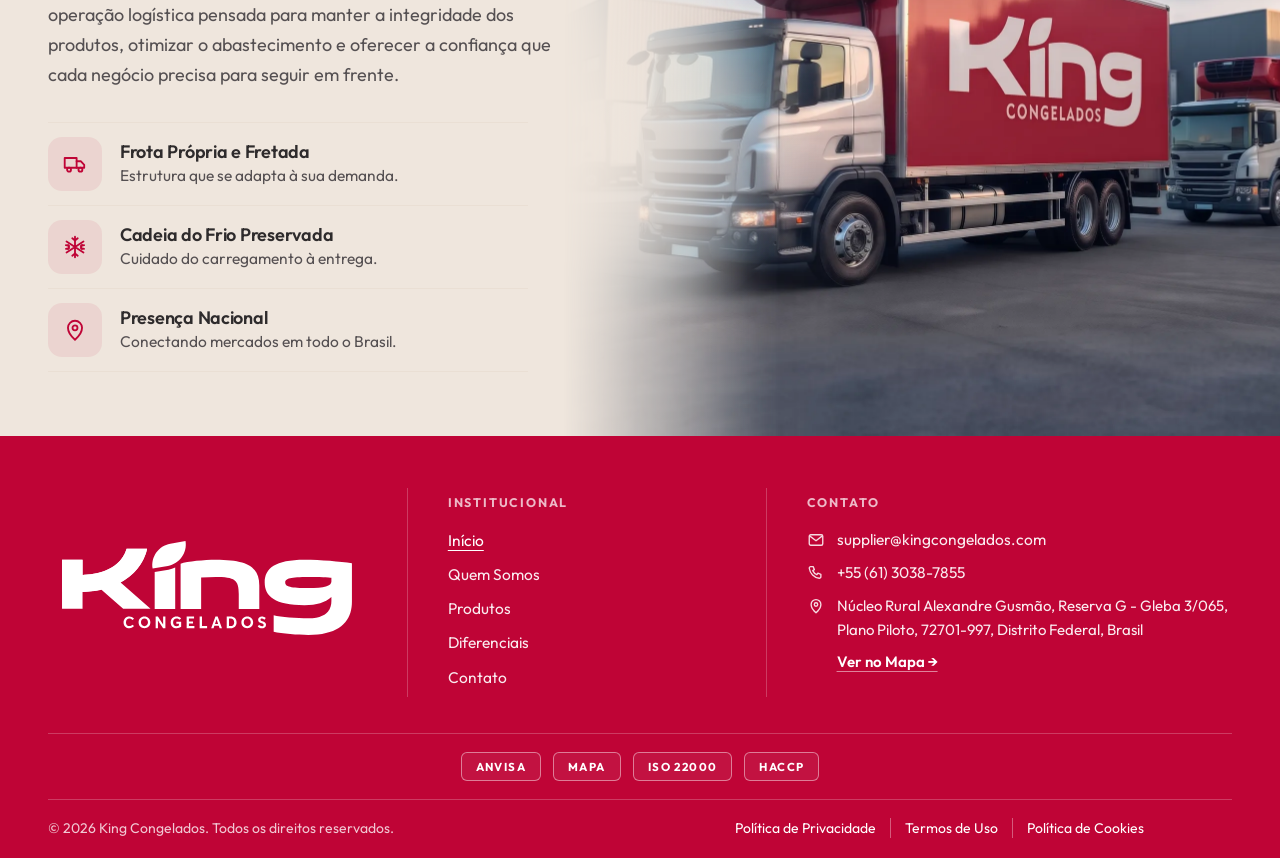
==== commit 62fa430a: "Embalagens: remove sombra embutida" ====
--- a/index.html
+++ b/index.html
@@ -23,11 +23,11 @@
 <link rel="preconnect" href="https://fonts.googleapis.com">
 <link rel="preconnect" href="https://fonts.gstatic.com" crossorigin>
 <link href="https://fonts.googleapis.com/css2?family=Outfit:wght@300;400;500;600;700;800&display=swap" rel="stylesheet">
-<link rel="stylesheet" href="assets/css/style.css?v=202611181455">
+<link rel="stylesheet" href="assets/css/style.css?v=202611181548">
 <link rel="icon" type="image/png" sizes="32x32" href="assets/img/marca/favicon.png">
 <link rel="apple-touch-icon" href="assets/img/marca/favicon.png">
-<script src="assets/js/i18n.js?v=202611181455"></script>
-<script src="assets/js/main.js?v=202611181455" defer></script>
+<script src="assets/js/i18n.js?v=202611181548"></script>
+<script src="assets/js/main.js?v=202611181548" defer></script>
 </head>
 <body data-page="inicio">
 
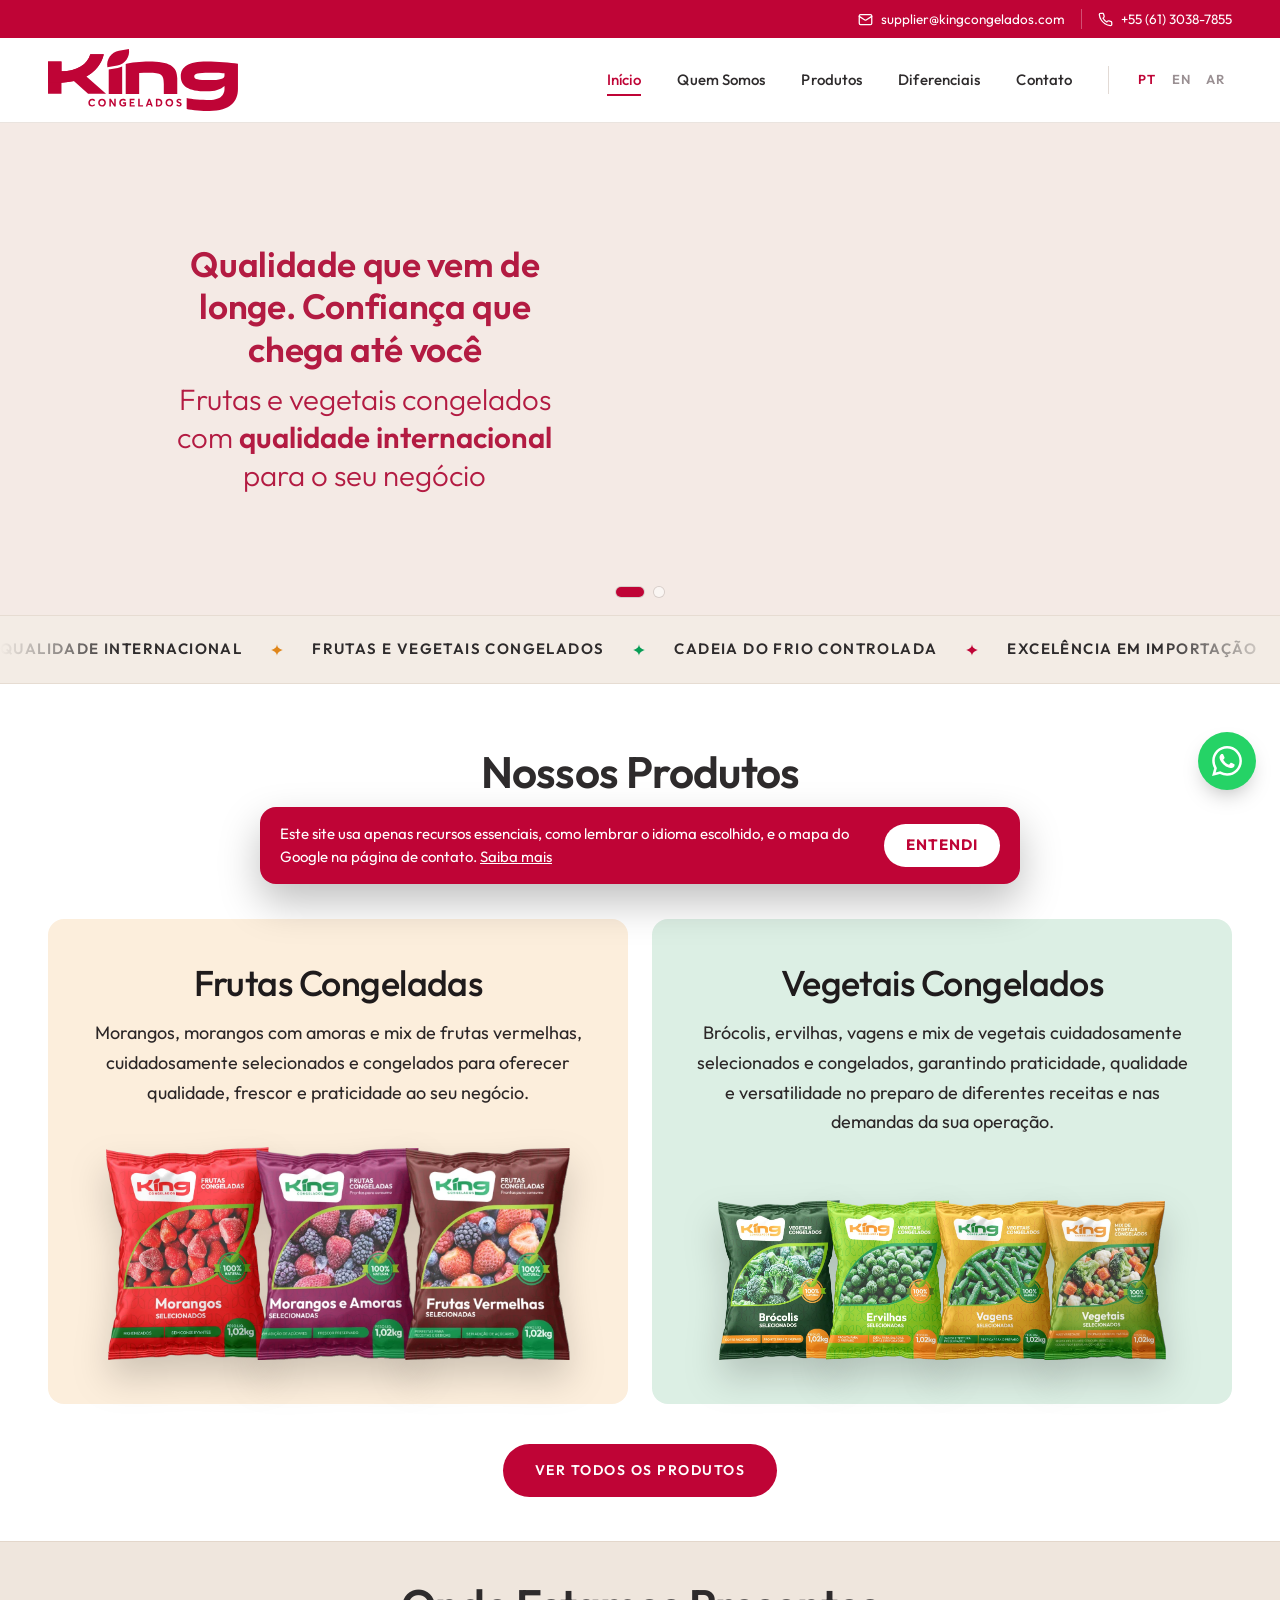
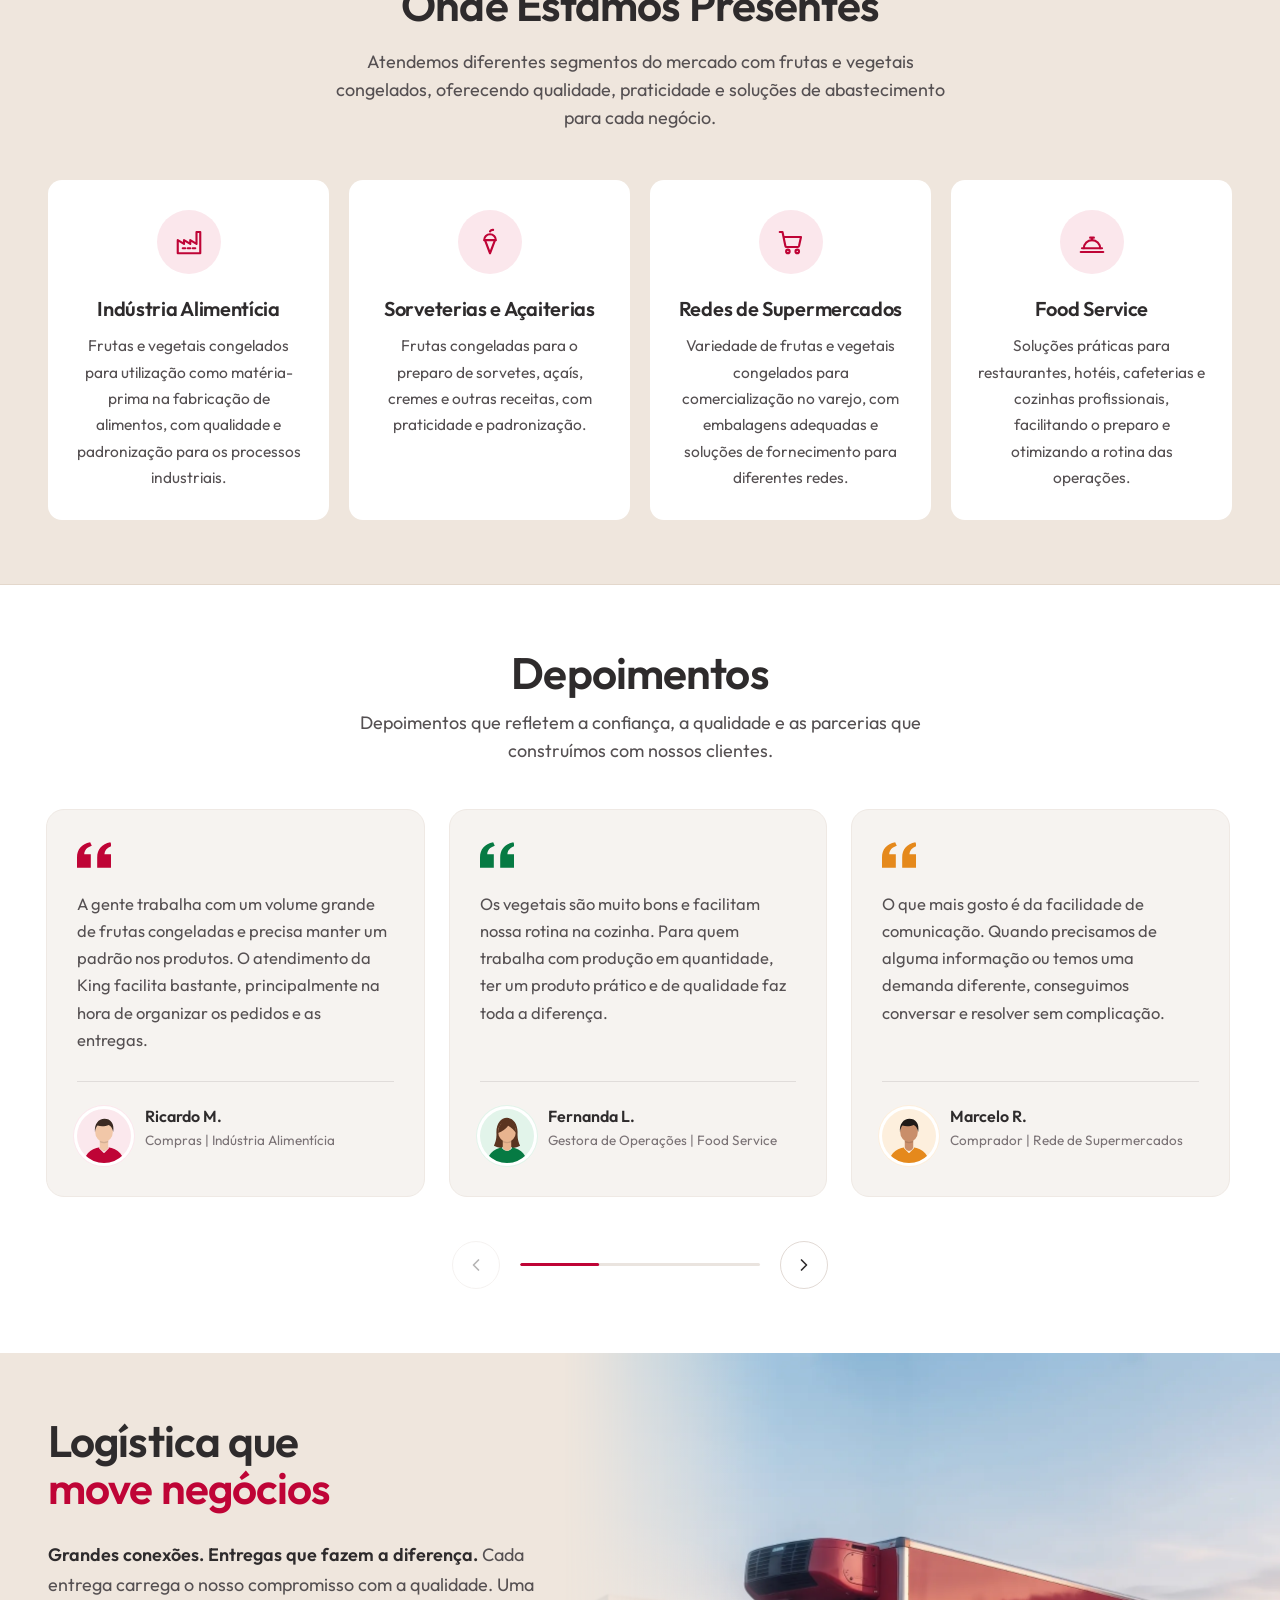
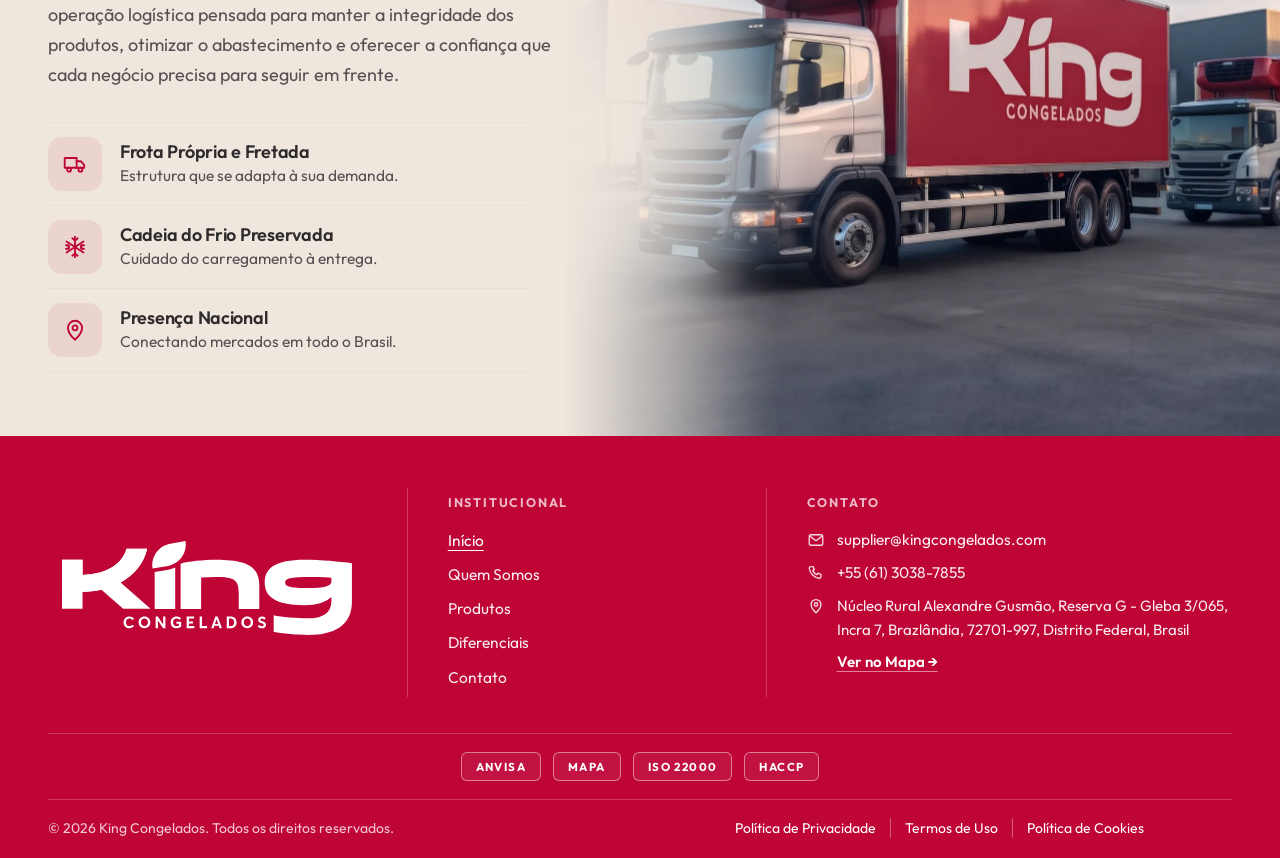
==== commit 3b8c60bb: "Endereco: Incra 7, Brazlandia" ====
--- a/index.html
+++ b/index.html
@@ -19,15 +19,15 @@
 <meta name="twitter:title" content="King Congelados">
 <meta name="twitter:description" content="Importação e distribuição B2B de frutas e vegetais congelados King, com cadeia do frio a -18 °C para todo o Brasil.">
 <meta name="twitter:image" content="https://kingcongelados.com/assets/img/produtos/embalagens/morangos.webp">
-<script type="application/ld+json">{"@context":"https://schema.org","@graph":[{"@type":"Organization","@id":"https://kingcongelados.com/#organizacao","name":"King Congelados","url":"https://kingcongelados.com/","logo":"https://kingcongelados.com/assets/img/marca/favicon.png","image":"https://kingcongelados.com/assets/img/produtos/embalagens/morangos.webp","description":"Importador e distribuidor B2B de frutas e vegetais congelados, com cadeia do frio controlada a -18 °C, para indústria, varejo e food service.","email":"supplier@kingcongelados.com","telephone":"+55-61-3038-7855","address":{"@type":"PostalAddress","streetAddress":"Núcleo Rural Alexandre Gusmão, Reserva G - Gleba 3/065","addressLocality":"Plano Piloto","postalCode":"72701-997","addressRegion":"DF","addressCountry":"BR"},"areaServed":"BR","sameAs":["https://instagram.com/kingcongelado"],"contactPoint":{"@type":"ContactPoint","telephone":"+55-61-3038-7855","email":"supplier@kingcongelados.com","contactType":"sales","areaServed":"BR","availableLanguage":["Portuguese","English","Arabic"]}},{"@type":"WebSite","@id":"https://kingcongelados.com/#site","url":"https://kingcongelados.com/","name":"King Congelados","inLanguage":"pt-BR","publisher":{"@id":"https://kingcongelados.com/#organizacao"}}]}</script>
+<script type="application/ld+json">{"@context":"https://schema.org","@graph":[{"@type":"Organization","@id":"https://kingcongelados.com/#organizacao","name":"King Congelados","url":"https://kingcongelados.com/","logo":"https://kingcongelados.com/assets/img/marca/favicon.png","image":"https://kingcongelados.com/assets/img/produtos/embalagens/morangos.webp","description":"Importador e distribuidor B2B de frutas e vegetais congelados, com cadeia do frio controlada a -18 °C, para indústria, varejo e food service.","email":"supplier@kingcongelados.com","telephone":"+55-61-3038-7855","address":{"@type":"PostalAddress","streetAddress":"Núcleo Rural Alexandre Gusmão, Reserva G - Gleba 3/065","addressLocality":"Brazlândia","postalCode":"72701-997","addressRegion":"DF","addressCountry":"BR"},"areaServed":"BR","sameAs":["https://instagram.com/kingcongelado"],"contactPoint":{"@type":"ContactPoint","telephone":"+55-61-3038-7855","email":"supplier@kingcongelados.com","contactType":"sales","areaServed":"BR","availableLanguage":["Portuguese","English","Arabic"]}},{"@type":"WebSite","@id":"https://kingcongelados.com/#site","url":"https://kingcongelados.com/","name":"King Congelados","inLanguage":"pt-BR","publisher":{"@id":"https://kingcongelados.com/#organizacao"}}]}</script>
 <link rel="preconnect" href="https://fonts.googleapis.com">
 <link rel="preconnect" href="https://fonts.gstatic.com" crossorigin>
 <link href="https://fonts.googleapis.com/css2?family=Outfit:wght@300;400;500;600;700;800&display=swap" rel="stylesheet">
-<link rel="stylesheet" href="assets/css/style.css?v=202611181548">
+<link rel="stylesheet" href="assets/css/style.css?v=202611182233">
 <link rel="icon" type="image/png" sizes="32x32" href="assets/img/marca/favicon.png">
 <link rel="apple-touch-icon" href="assets/img/marca/favicon.png">
-<script src="assets/js/i18n.js?v=202611181548"></script>
-<script src="assets/js/main.js?v=202611181548" defer></script>
+<script src="assets/js/i18n.js?v=202611182233"></script>
+<script src="assets/js/main.js?v=202611182233" defer></script>
 </head>
 <body data-page="inicio">
 
@@ -385,7 +385,7 @@
         <ul class="footer__list">
           <li class="footer__ci"><svg class="footer__ic" viewBox="0 0 24 24" fill="none" stroke="currentColor" stroke-width="1.8" stroke-linecap="round" stroke-linejoin="round" aria-hidden="true"><rect x="3" y="5" width="18" height="14" rx="2"/><path d="m3.5 6.5 8.5 6.5 8.5-6.5"/></svg><a class="footer__link" href="mailto:supplier@kingcongelados.com">supplier@kingcongelados.com</a></li>
           <li class="footer__ci"><svg class="footer__ic" viewBox="0 0 24 24" fill="none" stroke="currentColor" stroke-width="1.8" stroke-linecap="round" stroke-linejoin="round" aria-hidden="true"><path d="M5 3.5h3.2l1.6 4-2.1 1.3a11 11 0 0 0 5.5 5.5l1.3-2.1 4 1.6V17a2 2 0 0 1-2.2 2A15.5 15.5 0 0 1 3 5.7 2 2 0 0 1 5 3.5Z"/></svg><a class="footer__link" href="https://wa.me/556130387855" target="_blank" rel="noopener"><span dir="ltr">+55 (61) 3038-7855</span></a></li>
-          <li class="footer__ci footer__address"><svg class="footer__ic" viewBox="0 0 24 24" fill="none" stroke="currentColor" stroke-width="1.8" stroke-linecap="round" stroke-linejoin="round" aria-hidden="true"><path d="M12 21s-6.5-5.6-6.5-11a6.5 6.5 0 0 1 13 0c0 5.4-6.5 11-6.5 11Z"/><circle cx="12" cy="10" r="2.3"/></svg><div><span data-i18n="footer.addressText">Núcleo Rural Alexandre Gusmão, Reserva G - Gleba 3/065, Plano Piloto, 72701-997, Distrito Federal, Brasil</span><br><a class="footer__map" href="https://www.google.com/maps/search/?api=1&amp;query=N%C3%BAcleo+Rural+Alexandre+Gusm%C3%A3o%2C+Reserva+G+Gleba+3%2F065%2C+72701-997%2C+Bras%C3%ADlia+-+DF" target="_blank" rel="noopener" data-i18n="footer.mapLink">Ver no Mapa →</a></div></li>
+          <li class="footer__ci footer__address"><svg class="footer__ic" viewBox="0 0 24 24" fill="none" stroke="currentColor" stroke-width="1.8" stroke-linecap="round" stroke-linejoin="round" aria-hidden="true"><path d="M12 21s-6.5-5.6-6.5-11a6.5 6.5 0 0 1 13 0c0 5.4-6.5 11-6.5 11Z"/><circle cx="12" cy="10" r="2.3"/></svg><div><span data-i18n="footer.addressText">Núcleo Rural Alexandre Gusmão, Reserva G - Gleba 3/065, Incra 7, Brazlândia, 72701-997, Distrito Federal, Brasil</span><br><a class="footer__map" href="https://www.google.com/maps/search/?api=1&amp;query=N%C3%BAcleo+Rural+Alexandre+Gusm%C3%A3o%2C+Reserva+G+Gleba+3%2F065%2C+72701-997%2C+Bras%C3%ADlia+-+DF" target="_blank" rel="noopener" data-i18n="footer.mapLink">Ver no Mapa →</a></div></li>
         </ul>
       </div>
     </div>
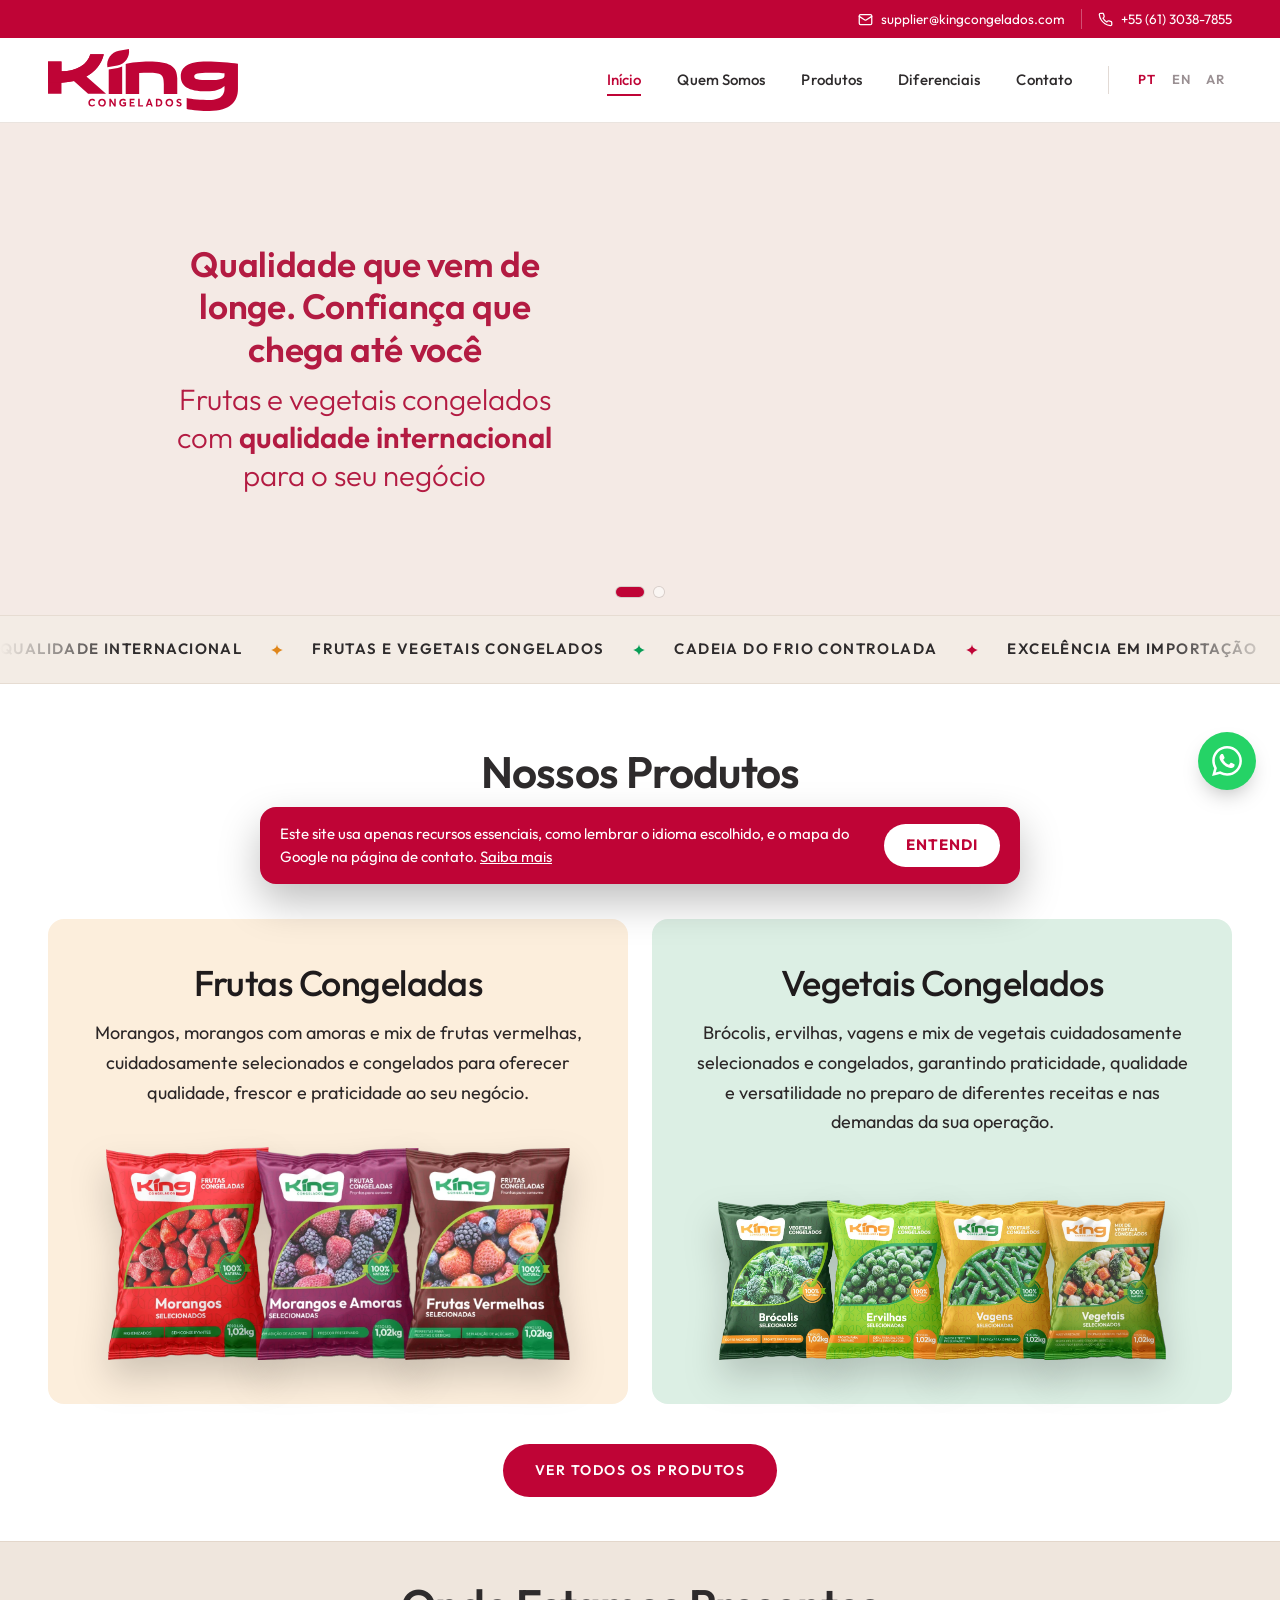
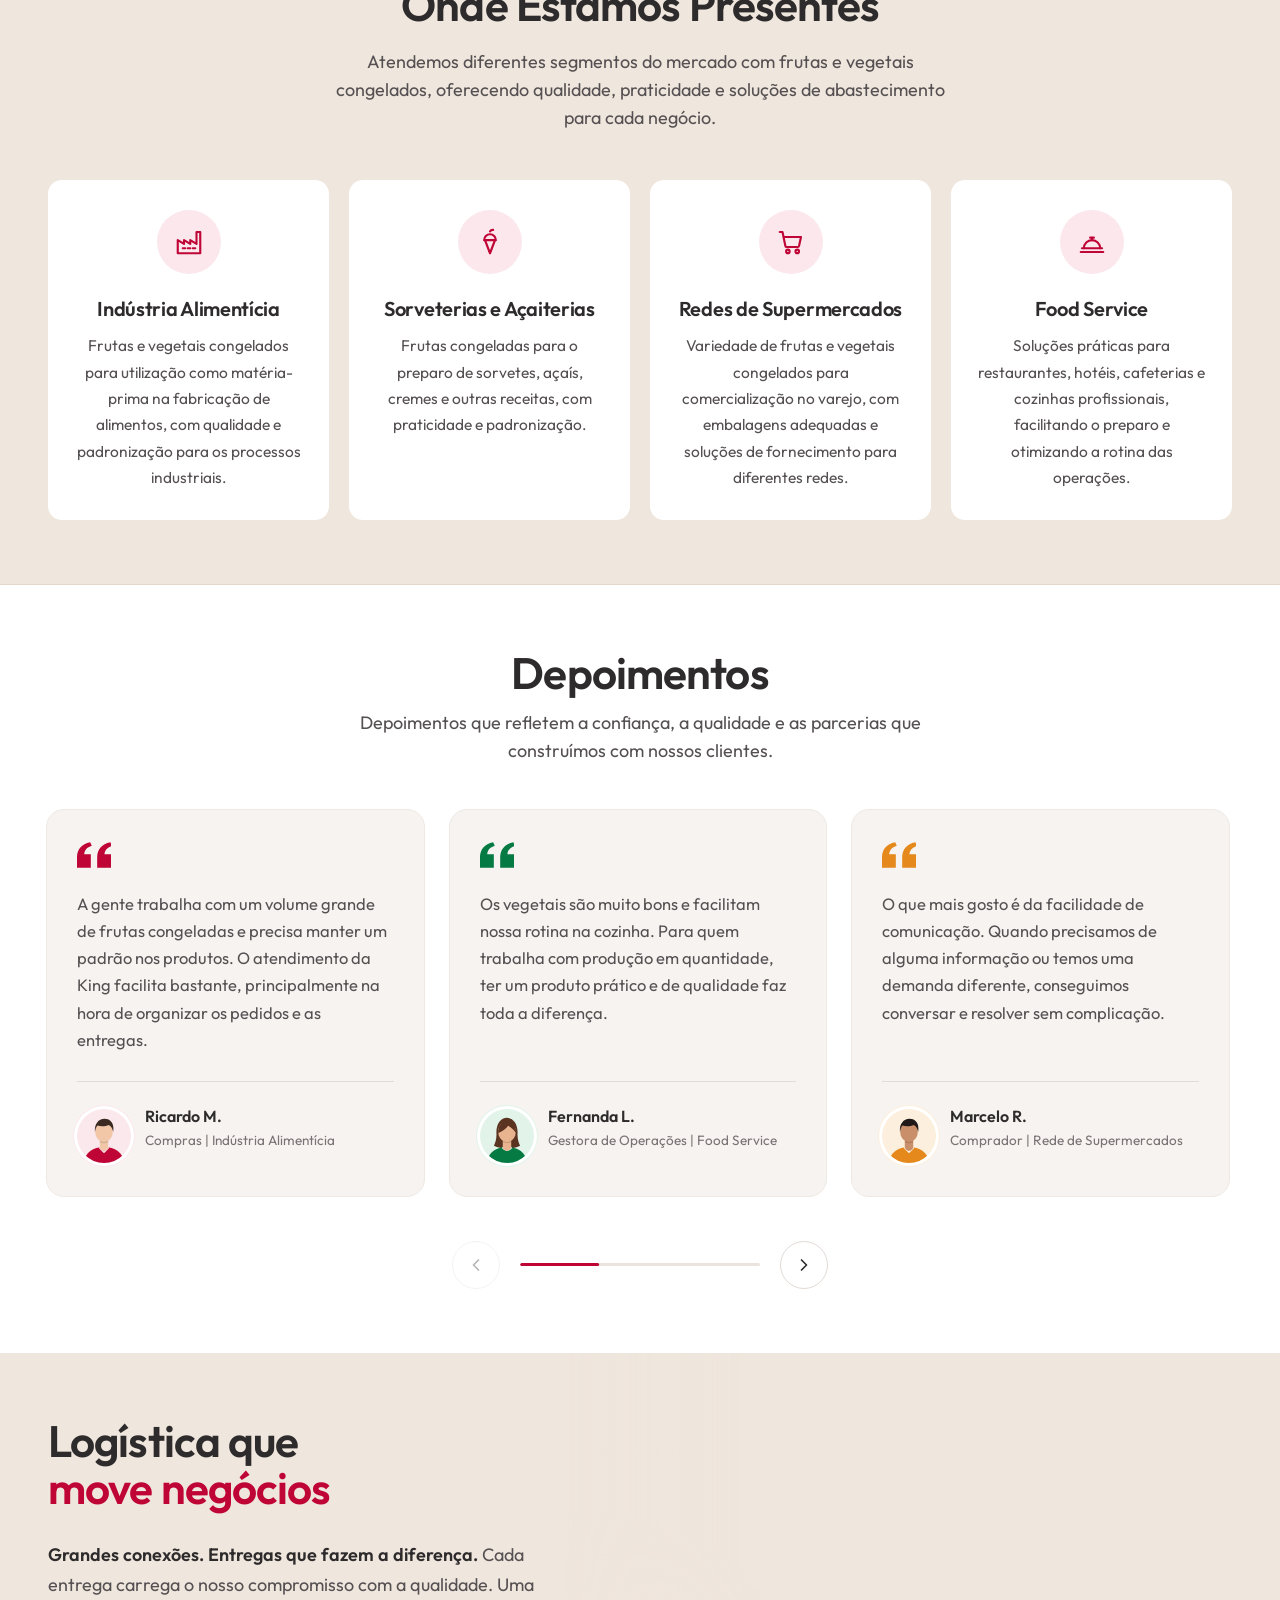
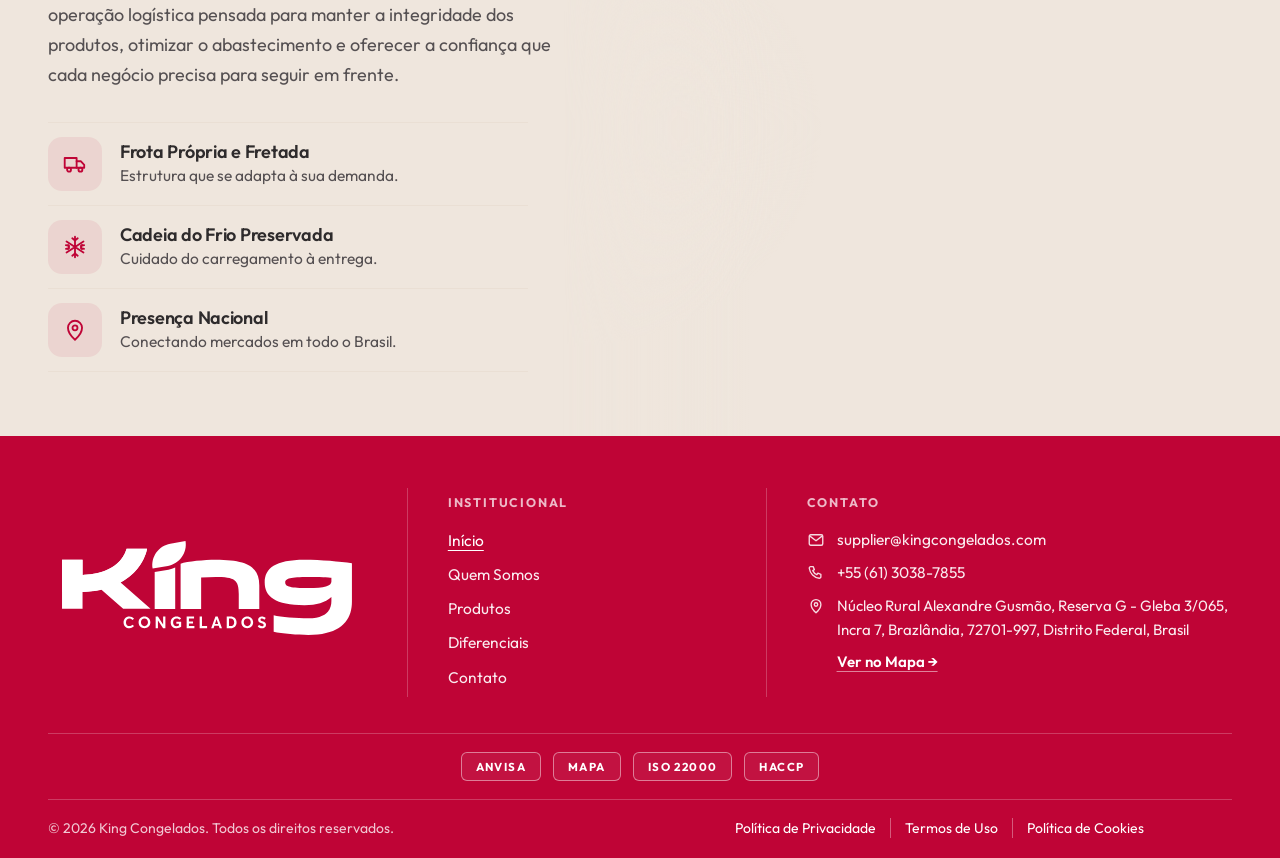
==== commit 99c67c4a: "Mapa: ponto exato da primeira versao" ====
--- a/index.html
+++ b/index.html
@@ -23,11 +23,11 @@
 <link rel="preconnect" href="https://fonts.googleapis.com">
 <link rel="preconnect" href="https://fonts.gstatic.com" crossorigin>
 <link href="https://fonts.googleapis.com/css2?family=Outfit:wght@300;400;500;600;700;800&display=swap" rel="stylesheet">
-<link rel="stylesheet" href="assets/css/style.css?v=202611182233">
+<link rel="stylesheet" href="assets/css/style.css?v=202611182235">
 <link rel="icon" type="image/png" sizes="32x32" href="assets/img/marca/favicon.png">
 <link rel="apple-touch-icon" href="assets/img/marca/favicon.png">
-<script src="assets/js/i18n.js?v=202611182233"></script>
-<script src="assets/js/main.js?v=202611182233" defer></script>
+<script src="assets/js/i18n.js?v=202611182235"></script>
+<script src="assets/js/main.js?v=202611182235" defer></script>
 </head>
 <body data-page="inicio">
 
@@ -385,7 +385,7 @@
         <ul class="footer__list">
           <li class="footer__ci"><svg class="footer__ic" viewBox="0 0 24 24" fill="none" stroke="currentColor" stroke-width="1.8" stroke-linecap="round" stroke-linejoin="round" aria-hidden="true"><rect x="3" y="5" width="18" height="14" rx="2"/><path d="m3.5 6.5 8.5 6.5 8.5-6.5"/></svg><a class="footer__link" href="mailto:supplier@kingcongelados.com">supplier@kingcongelados.com</a></li>
           <li class="footer__ci"><svg class="footer__ic" viewBox="0 0 24 24" fill="none" stroke="currentColor" stroke-width="1.8" stroke-linecap="round" stroke-linejoin="round" aria-hidden="true"><path d="M5 3.5h3.2l1.6 4-2.1 1.3a11 11 0 0 0 5.5 5.5l1.3-2.1 4 1.6V17a2 2 0 0 1-2.2 2A15.5 15.5 0 0 1 3 5.7 2 2 0 0 1 5 3.5Z"/></svg><a class="footer__link" href="https://wa.me/556130387855" target="_blank" rel="noopener"><span dir="ltr">+55 (61) 3038-7855</span></a></li>
-          <li class="footer__ci footer__address"><svg class="footer__ic" viewBox="0 0 24 24" fill="none" stroke="currentColor" stroke-width="1.8" stroke-linecap="round" stroke-linejoin="round" aria-hidden="true"><path d="M12 21s-6.5-5.6-6.5-11a6.5 6.5 0 0 1 13 0c0 5.4-6.5 11-6.5 11Z"/><circle cx="12" cy="10" r="2.3"/></svg><div><span data-i18n="footer.addressText">Núcleo Rural Alexandre Gusmão, Reserva G - Gleba 3/065, Incra 7, Brazlândia, 72701-997, Distrito Federal, Brasil</span><br><a class="footer__map" href="https://www.google.com/maps/search/?api=1&amp;query=N%C3%BAcleo+Rural+Alexandre+Gusm%C3%A3o%2C+Reserva+G+Gleba+3%2F065%2C+72701-997%2C+Bras%C3%ADlia+-+DF" target="_blank" rel="noopener" data-i18n="footer.mapLink">Ver no Mapa →</a></div></li>
+          <li class="footer__ci footer__address"><svg class="footer__ic" viewBox="0 0 24 24" fill="none" stroke="currentColor" stroke-width="1.8" stroke-linecap="round" stroke-linejoin="round" aria-hidden="true"><path d="M12 21s-6.5-5.6-6.5-11a6.5 6.5 0 0 1 13 0c0 5.4-6.5 11-6.5 11Z"/><circle cx="12" cy="10" r="2.3"/></svg><div><span data-i18n="footer.addressText">Núcleo Rural Alexandre Gusmão, Reserva G - Gleba 3/065, Incra 7, Brazlândia, 72701-997, Distrito Federal, Brasil</span><br><a class="footer__map" href="https://www.google.com/maps/search/?api=1&amp;query=-15.737406%2C-48.106711" target="_blank" rel="noopener" data-i18n="footer.mapLink">Ver no Mapa →</a></div></li>
         </ul>
       </div>
     </div>
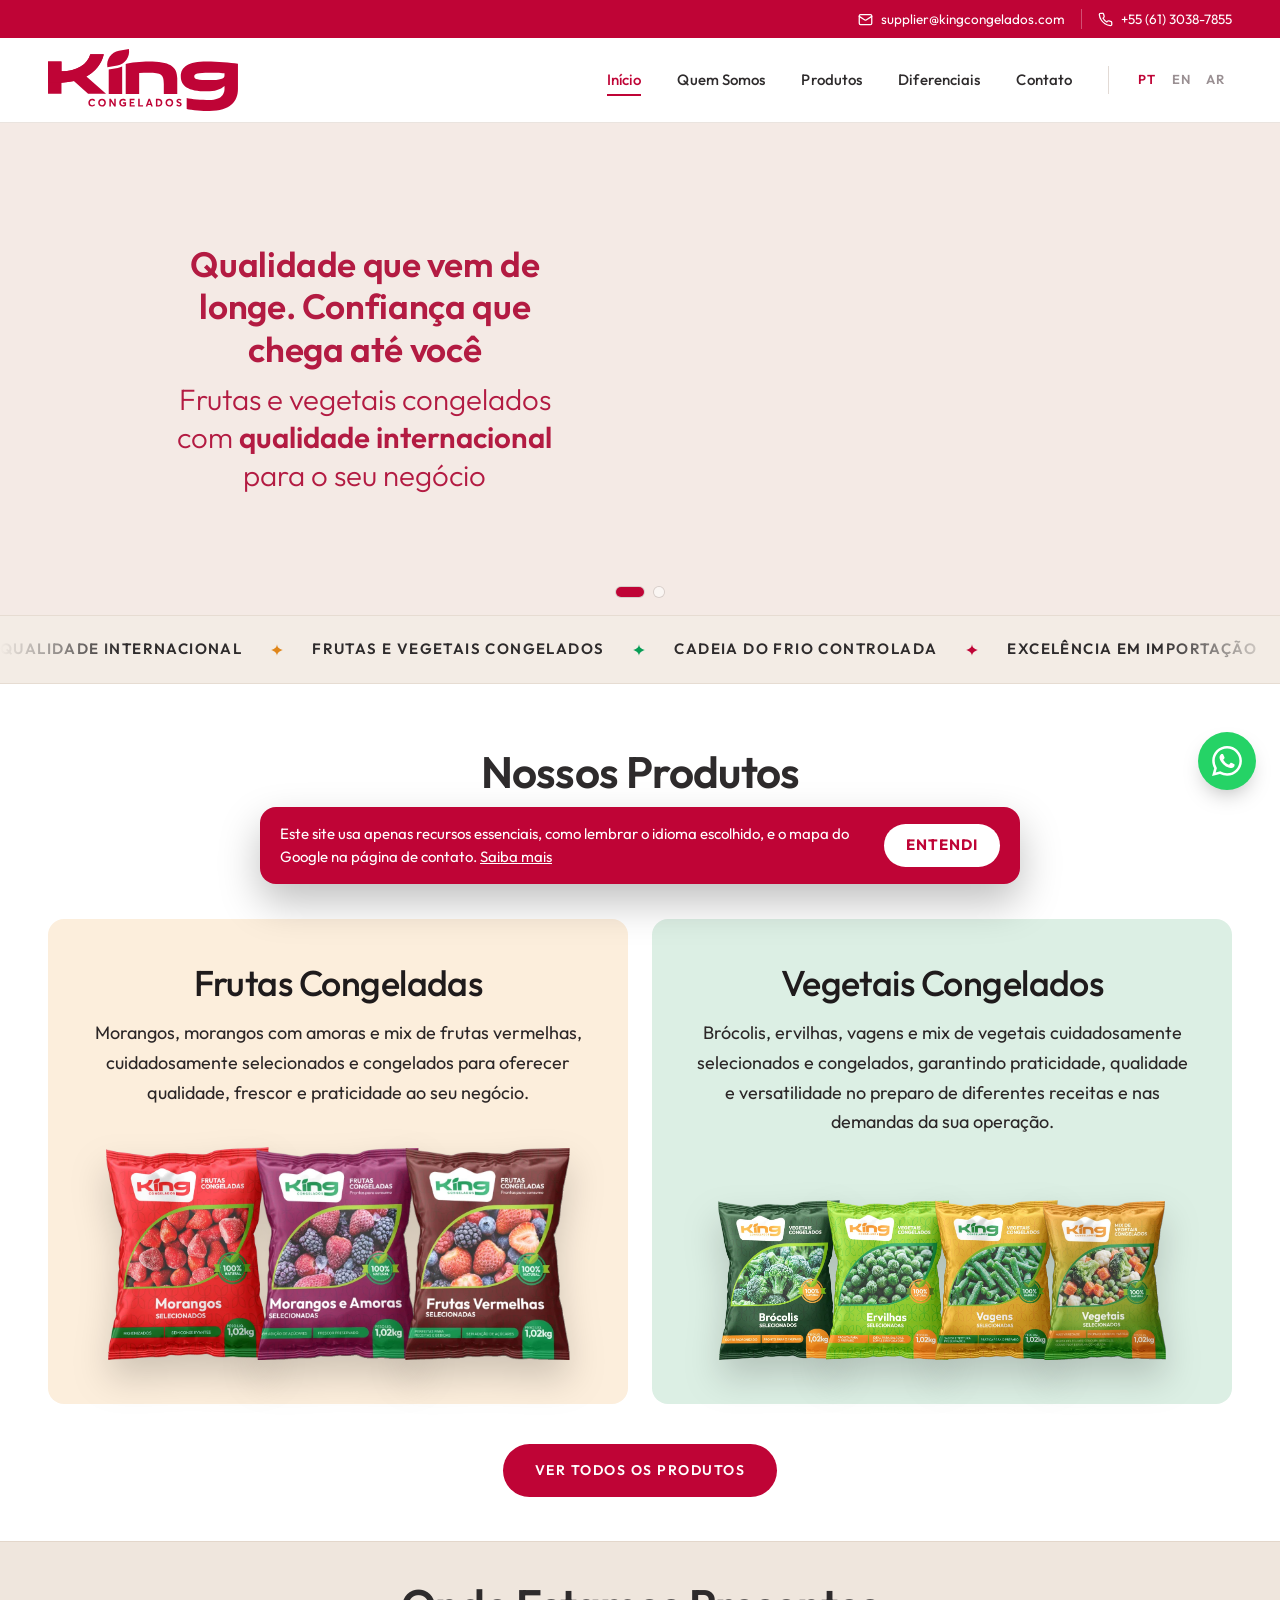
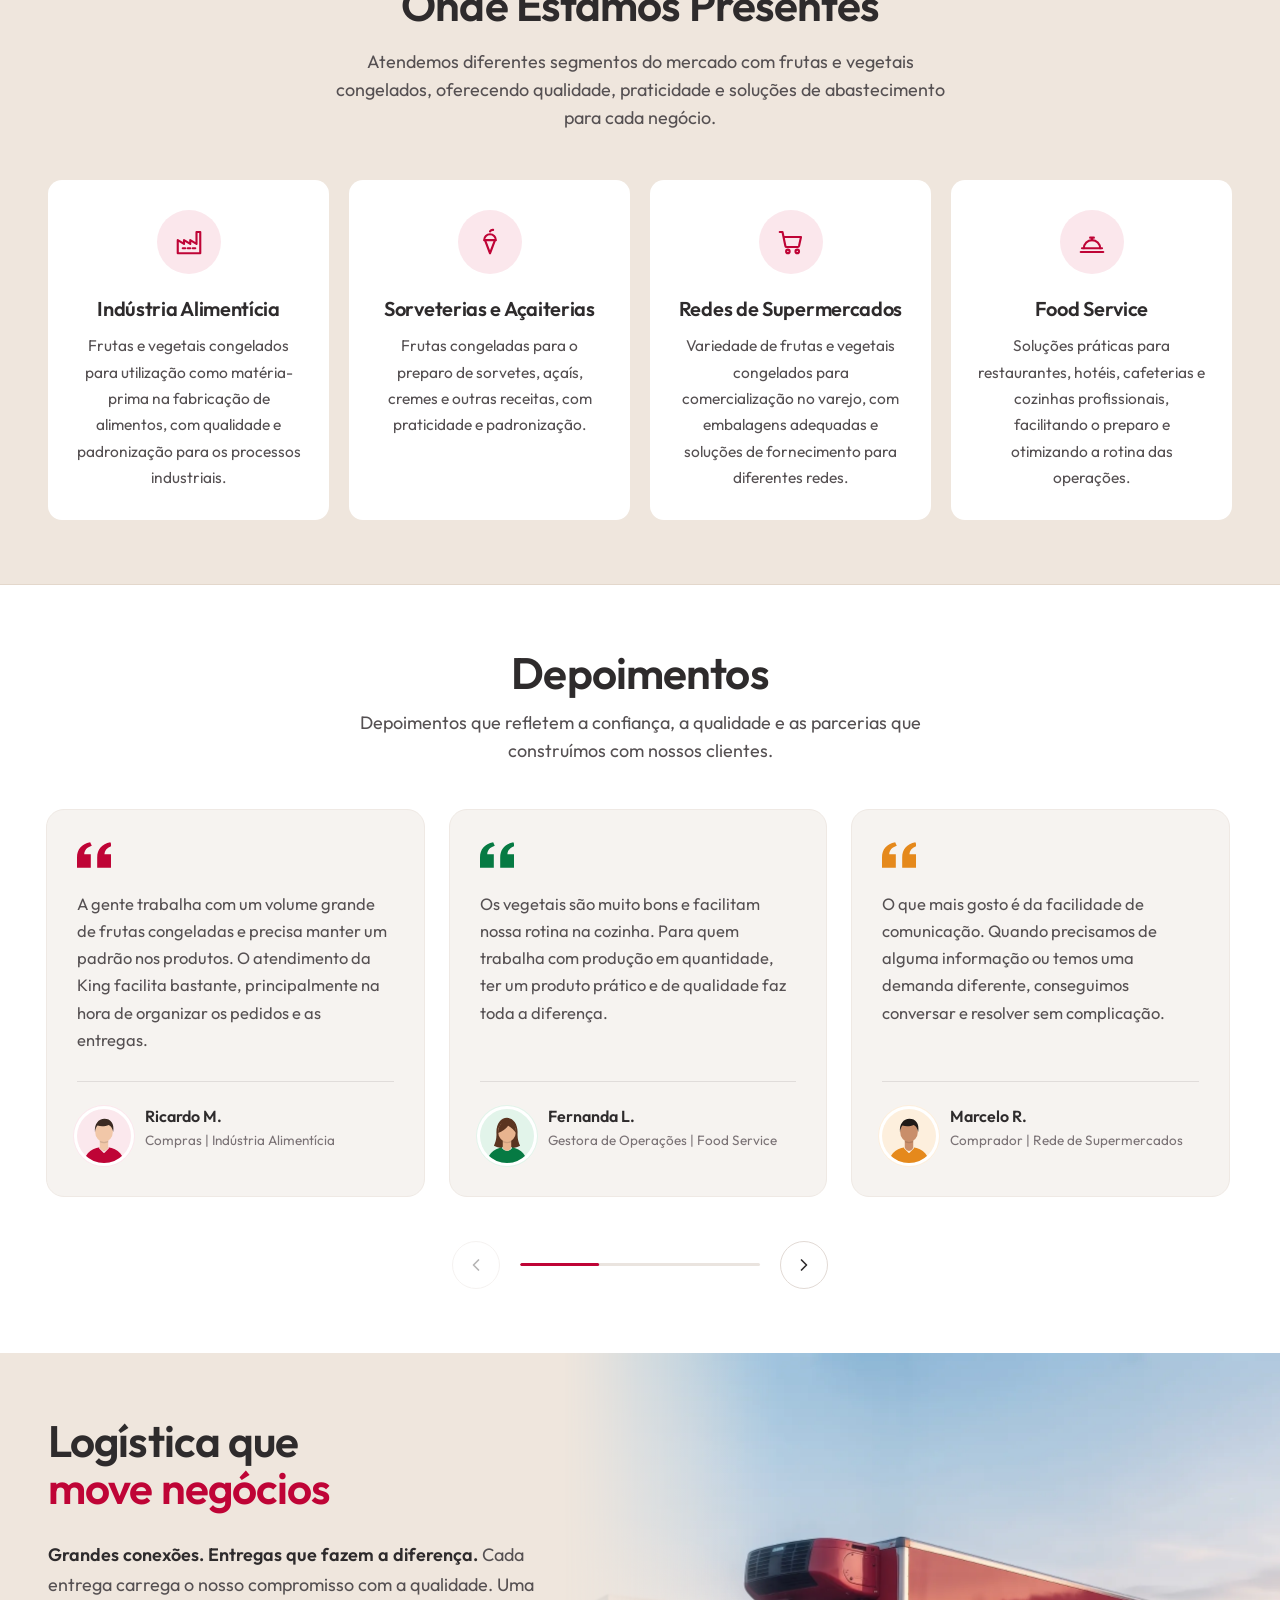
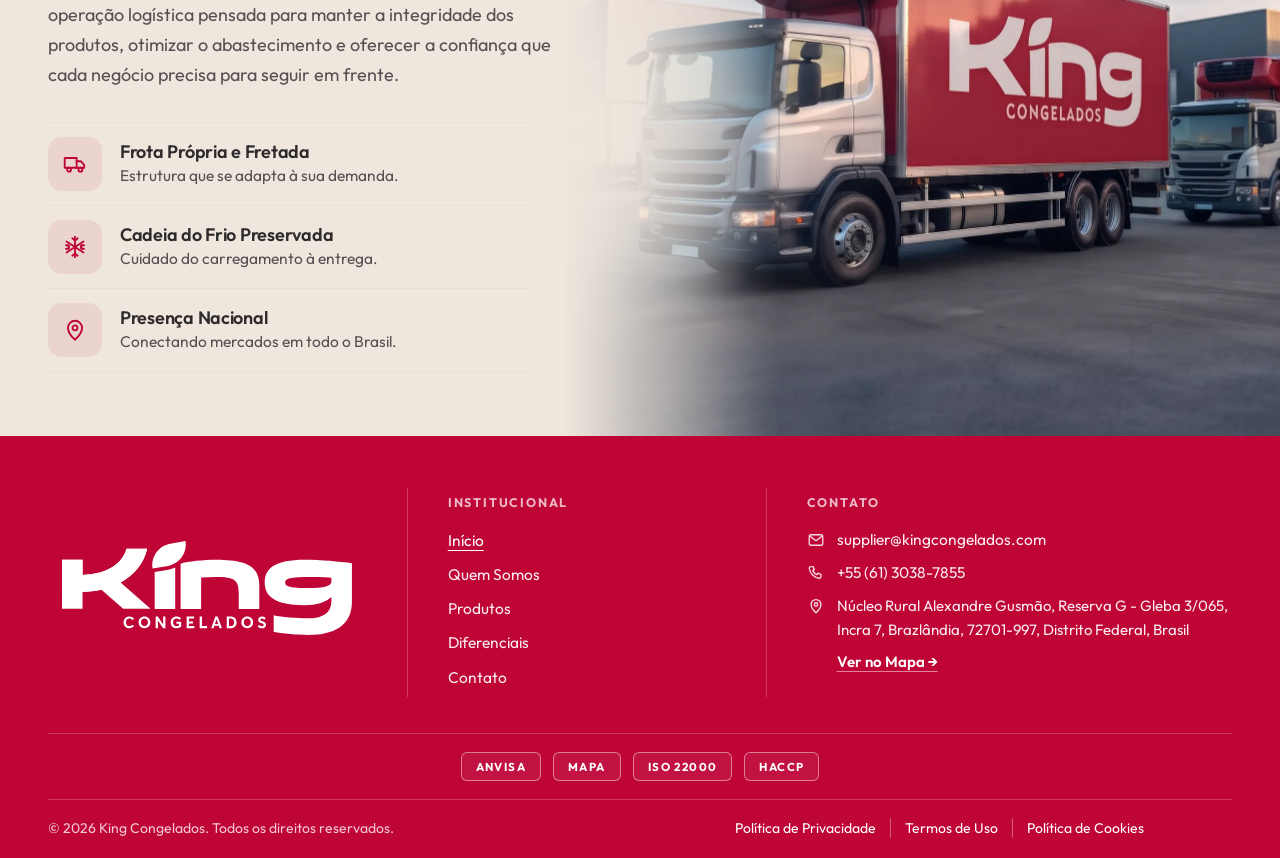
==== commit e59b0b5f: "Mapa: local King atacadista de frutas passado pelo cliente" ====
--- a/index.html
+++ b/index.html
@@ -23,11 +23,11 @@
 <link rel="preconnect" href="https://fonts.googleapis.com">
 <link rel="preconnect" href="https://fonts.gstatic.com" crossorigin>
 <link href="https://fonts.googleapis.com/css2?family=Outfit:wght@300;400;500;600;700;800&display=swap" rel="stylesheet">
-<link rel="stylesheet" href="assets/css/style.css?v=202611182235">
+<link rel="stylesheet" href="assets/css/style.css?v=202611231406">
 <link rel="icon" type="image/png" sizes="32x32" href="assets/img/marca/favicon.png">
 <link rel="apple-touch-icon" href="assets/img/marca/favicon.png">
-<script src="assets/js/i18n.js?v=202611182235"></script>
-<script src="assets/js/main.js?v=202611182235" defer></script>
+<script src="assets/js/i18n.js?v=202611231406"></script>
+<script src="assets/js/main.js?v=202611231406" defer></script>
 </head>
 <body data-page="inicio">
 
@@ -385,7 +385,7 @@
         <ul class="footer__list">
           <li class="footer__ci"><svg class="footer__ic" viewBox="0 0 24 24" fill="none" stroke="currentColor" stroke-width="1.8" stroke-linecap="round" stroke-linejoin="round" aria-hidden="true"><rect x="3" y="5" width="18" height="14" rx="2"/><path d="m3.5 6.5 8.5 6.5 8.5-6.5"/></svg><a class="footer__link" href="mailto:supplier@kingcongelados.com">supplier@kingcongelados.com</a></li>
           <li class="footer__ci"><svg class="footer__ic" viewBox="0 0 24 24" fill="none" stroke="currentColor" stroke-width="1.8" stroke-linecap="round" stroke-linejoin="round" aria-hidden="true"><path d="M5 3.5h3.2l1.6 4-2.1 1.3a11 11 0 0 0 5.5 5.5l1.3-2.1 4 1.6V17a2 2 0 0 1-2.2 2A15.5 15.5 0 0 1 3 5.7 2 2 0 0 1 5 3.5Z"/></svg><a class="footer__link" href="https://wa.me/556130387855" target="_blank" rel="noopener"><span dir="ltr">+55 (61) 3038-7855</span></a></li>
-          <li class="footer__ci footer__address"><svg class="footer__ic" viewBox="0 0 24 24" fill="none" stroke="currentColor" stroke-width="1.8" stroke-linecap="round" stroke-linejoin="round" aria-hidden="true"><path d="M12 21s-6.5-5.6-6.5-11a6.5 6.5 0 0 1 13 0c0 5.4-6.5 11-6.5 11Z"/><circle cx="12" cy="10" r="2.3"/></svg><div><span data-i18n="footer.addressText">Núcleo Rural Alexandre Gusmão, Reserva G - Gleba 3/065, Incra 7, Brazlândia, 72701-997, Distrito Federal, Brasil</span><br><a class="footer__map" href="https://www.google.com/maps/search/?api=1&amp;query=-15.737406%2C-48.106711" target="_blank" rel="noopener" data-i18n="footer.mapLink">Ver no Mapa →</a></div></li>
+          <li class="footer__ci footer__address"><svg class="footer__ic" viewBox="0 0 24 24" fill="none" stroke="currentColor" stroke-width="1.8" stroke-linecap="round" stroke-linejoin="round" aria-hidden="true"><path d="M12 21s-6.5-5.6-6.5-11a6.5 6.5 0 0 1 13 0c0 5.4-6.5 11-6.5 11Z"/><circle cx="12" cy="10" r="2.3"/></svg><div><span data-i18n="footer.addressText">Núcleo Rural Alexandre Gusmão, Reserva G - Gleba 3/065, Incra 7, Brazlândia, 72701-997, Distrito Federal, Brasil</span><br><a class="footer__map" href="https://www.google.com/maps/place/King+atacadista+de+frutas/@-15.7398343,-48.1156431,16z/data=!4m6!3m5!1s0x935bcbd430a4eb25:0x600b91f6bfb1ac14!8m2!3d-15.7398343!4d-48.1156431" target="_blank" rel="noopener" data-i18n="footer.mapLink">Ver no Mapa →</a></div></li>
         </ul>
       </div>
     </div>
